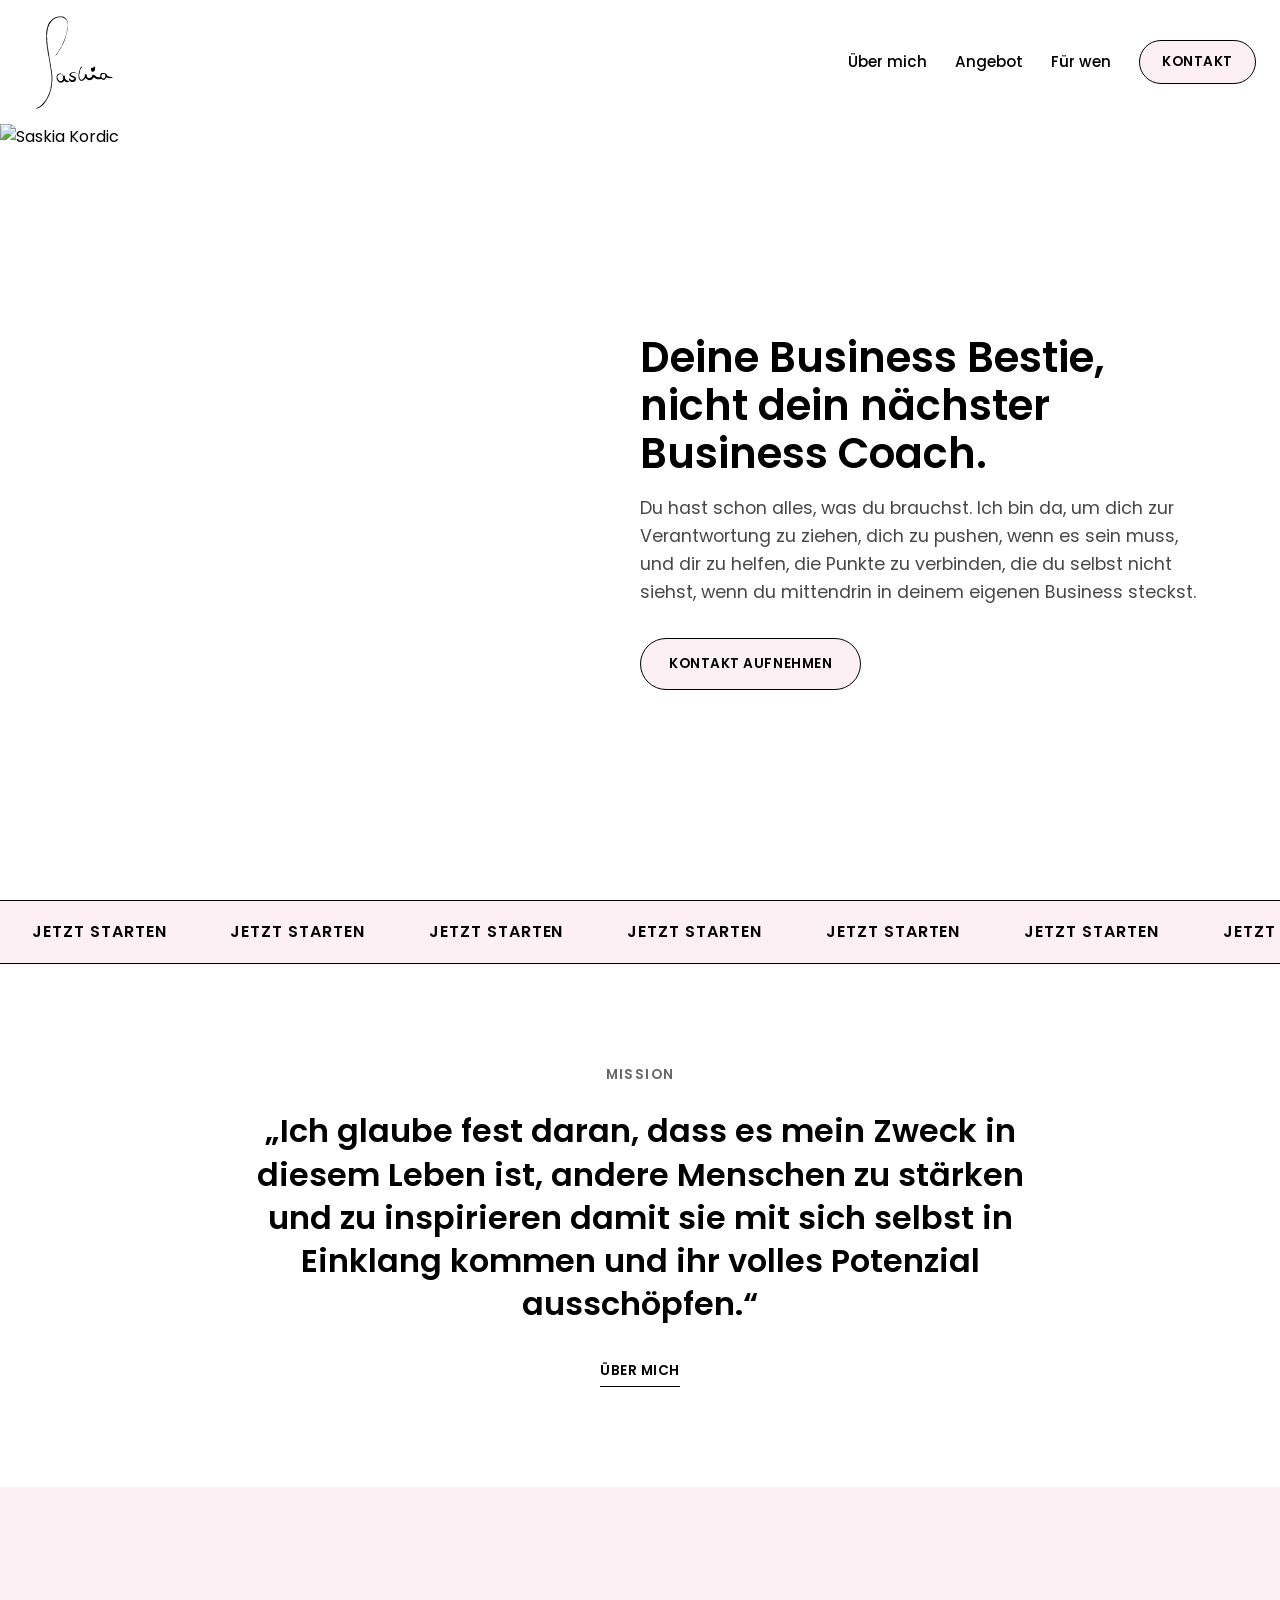
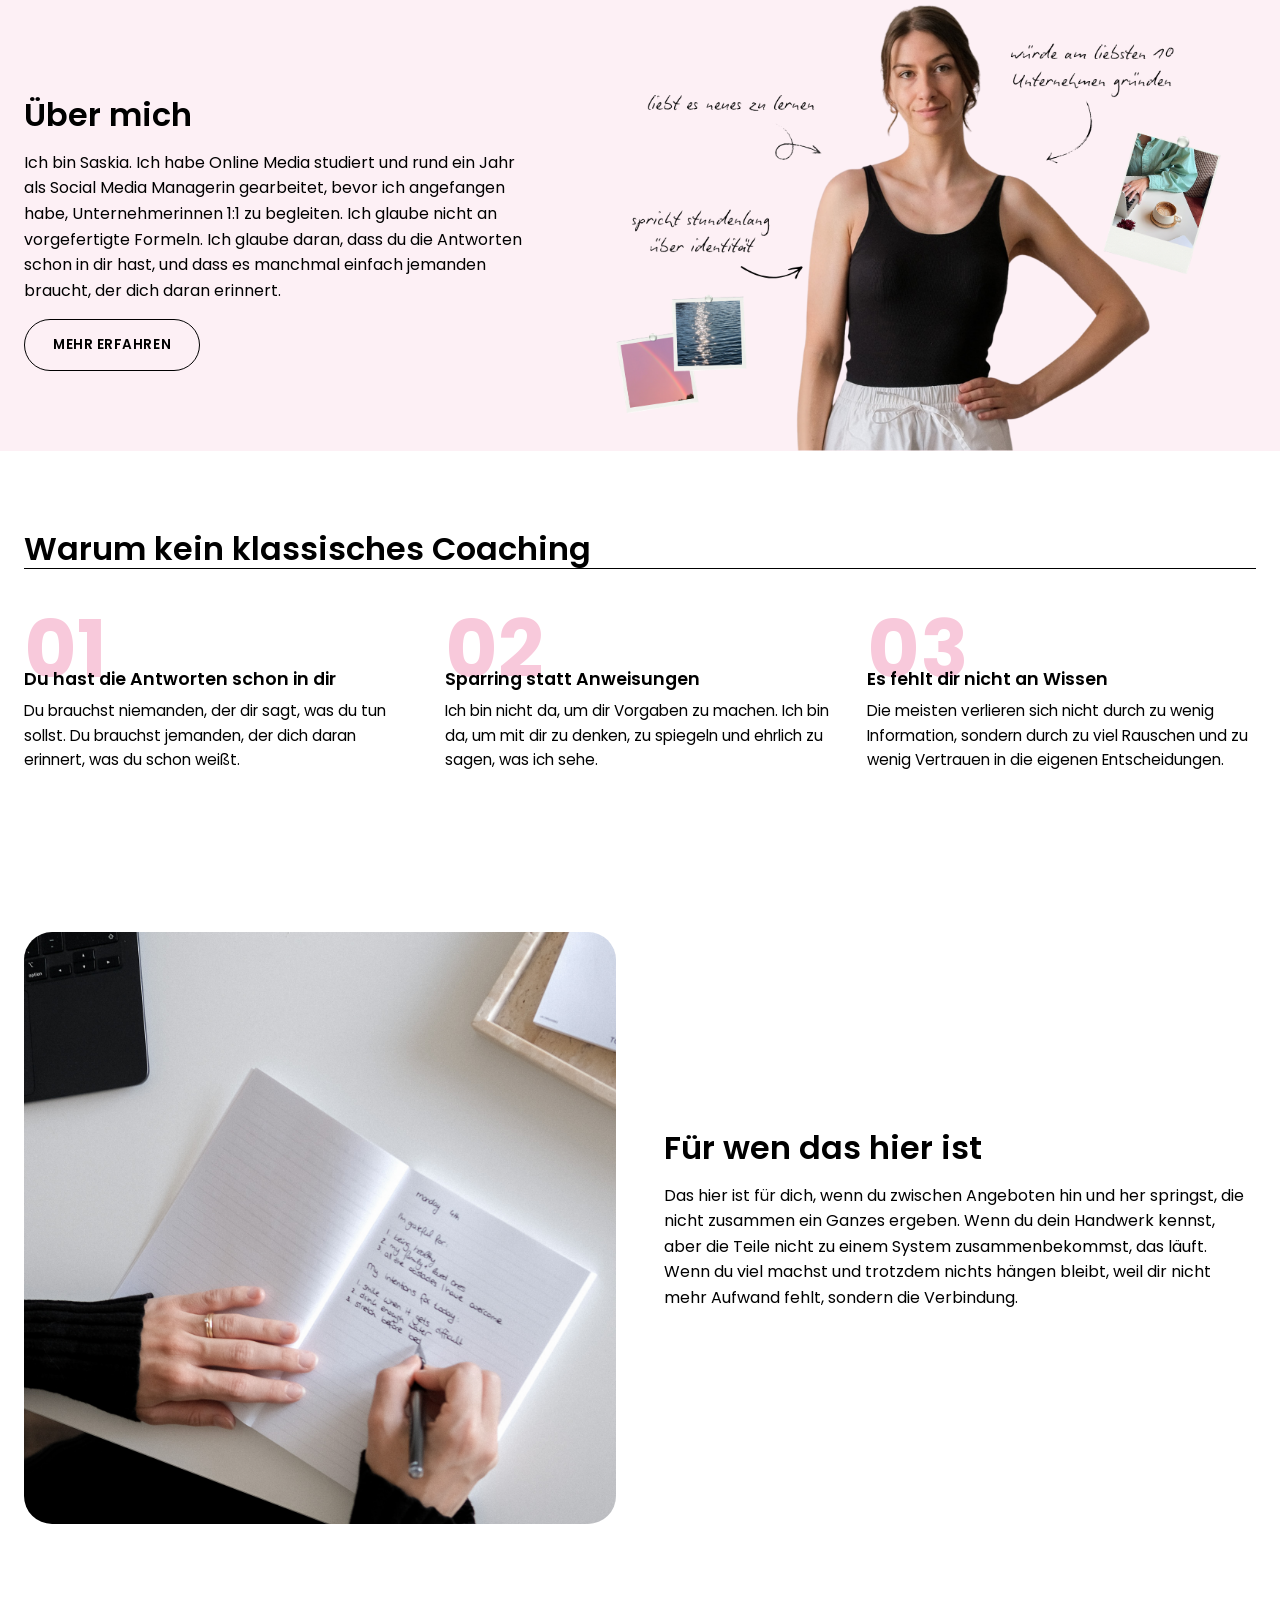
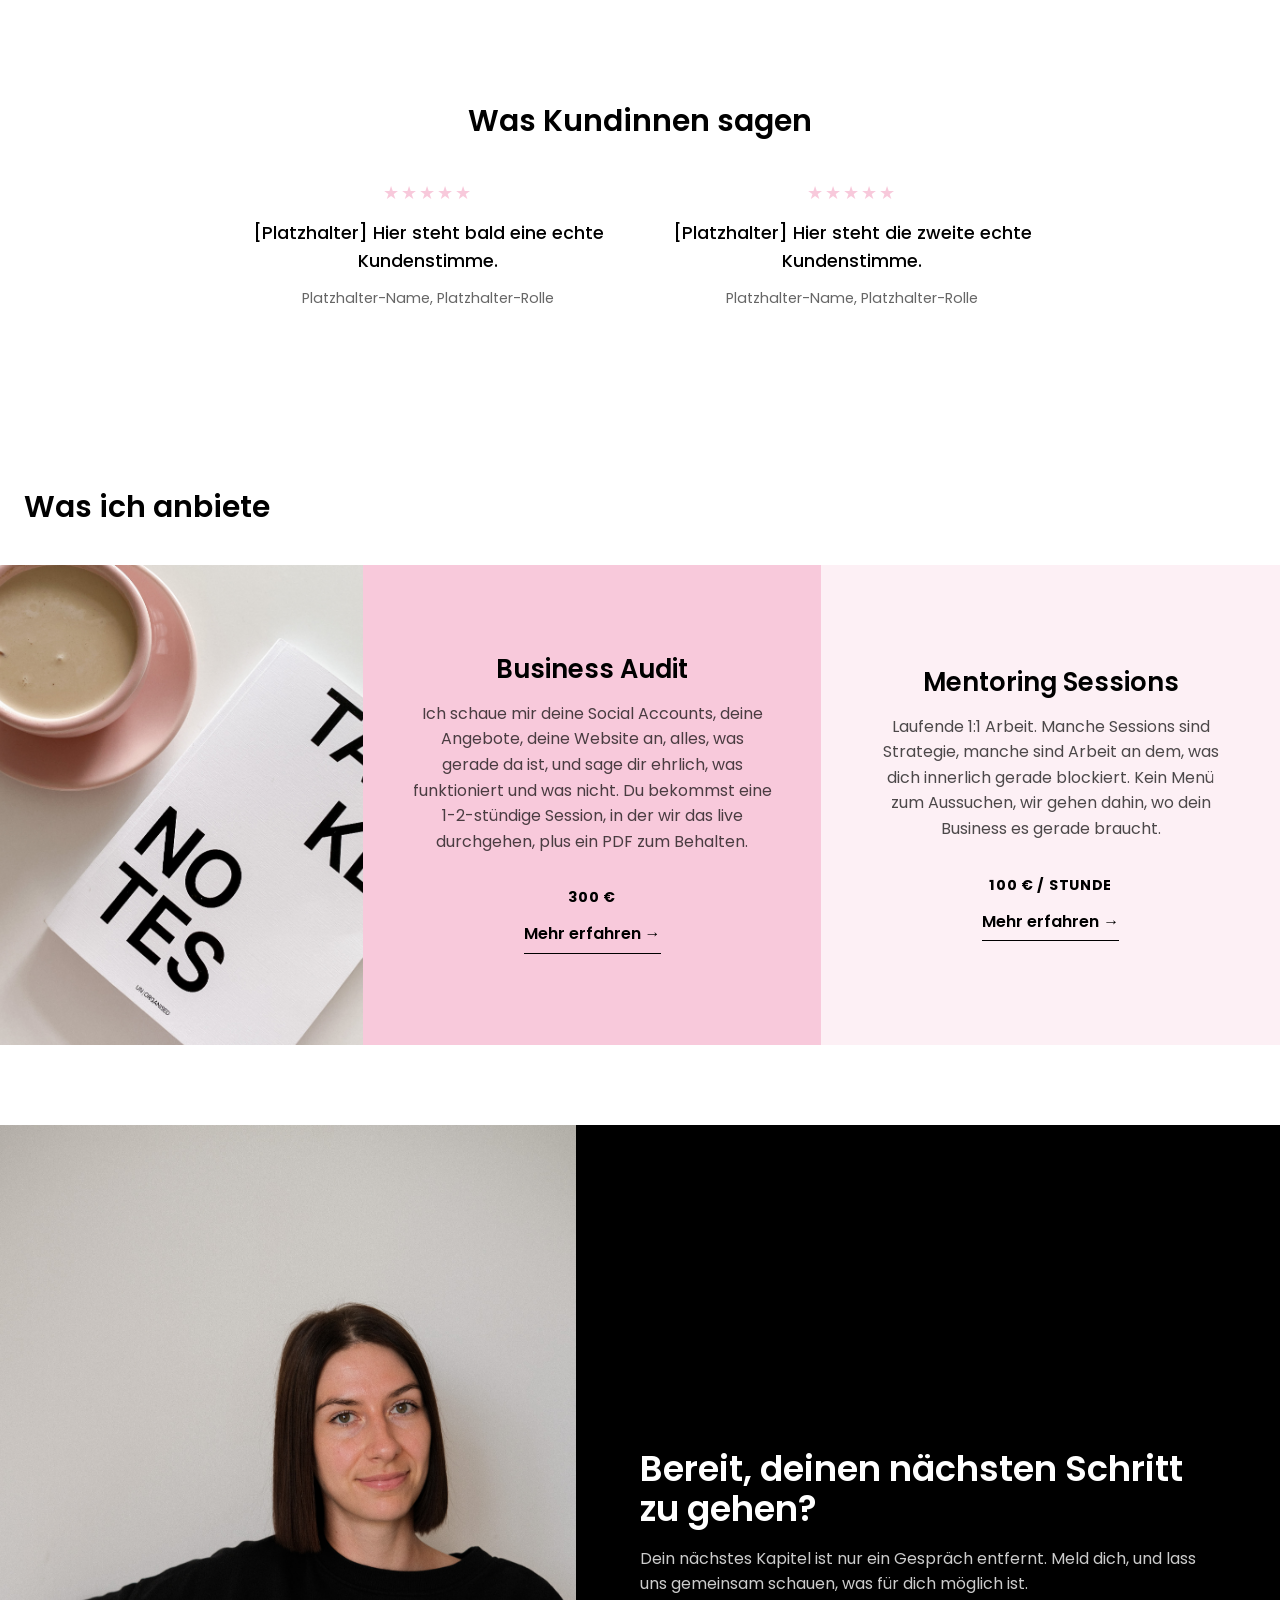
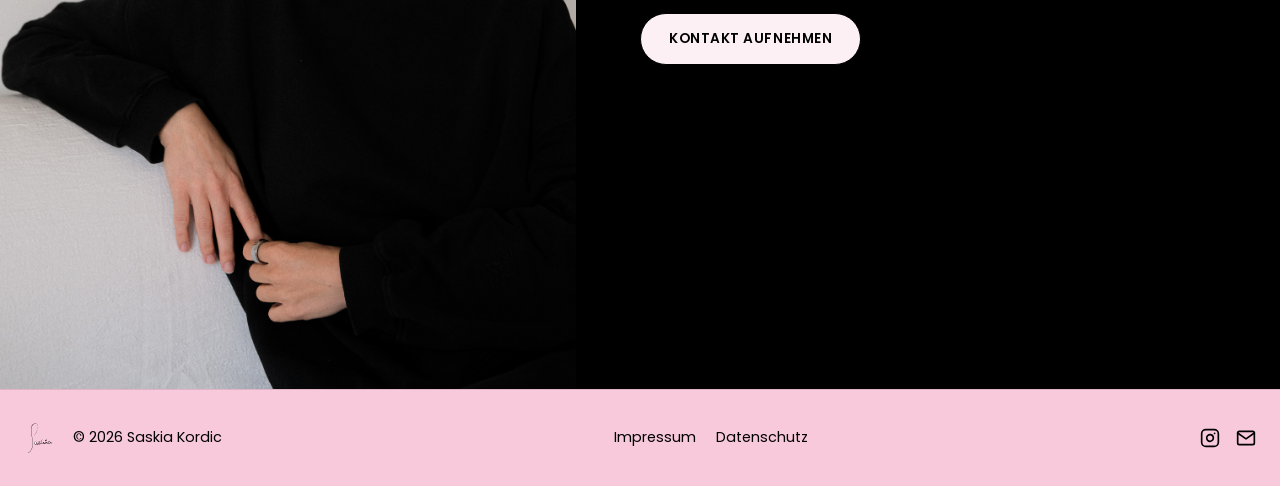
==== index.html @ 1fdabd11 "updates" ====
<!DOCTYPE html>
<html lang="de">
<head>
  <meta charset="UTF-8">
  <meta name="viewport" content="width=device-width, initial-scale=1.0">
  <title>Saskia Kordic, Business Bestie</title>
  <meta name="description" content="Business Audit und Mentoring Sessions mit Saskia Kordic, deiner Business Bestie. Kein klassisches Coaching, sondern Sparring auf Augenhöhe.">
  <link rel="icon" href="assets/images/logo.svg">
  <link rel="preconnect" href="https://fonts.googleapis.com">
  <link rel="preconnect" href="https://fonts.gstatic.com" crossorigin>
  <link href="https://fonts.googleapis.com/css2?family=Poppins:wght@400;500;600;700&display=swap" rel="stylesheet">
  <link rel="stylesheet" href="styles/style.css">
</head>
<body>

  <header class="site-header">
    <div class="wrap header-inner">
      <a href="index.html#top" class="logo-link">
        <img src="assets/images/logo.svg" alt="Saskia Kordic" class="logo-img">
      </a>
      <div class="header-right">
        <nav class="site-nav">
          <a href="index.html#about">Über mich</a>
          <a href="index.html#offer">Angebot</a>
          <a href="index.html#target-audience">Für wen</a>
        </nav>
        <a href="index.html#contact" class="btn btn-nav">Kontakt</a>
      </div>
    </div>
  </header>

  <main>

    <section id="top" class="hero">
      <div class="hero-photo">
        <img src="assets/images/me3.JPG" alt="Saskia Kordic">
      </div>
      <div class="hero-content">
        <h1>Deine Business Bestie, nicht dein nächster Business Coach.</h1>
        <p class="hero-sub">Du hast schon alles, was du brauchst. Ich bin da, um dich zur Verantwortung zu ziehen, dich zu pushen, wenn es sein muss, und dir zu helfen, die Punkte zu verbinden, die du selbst nicht siehst, wenn du mittendrin in deinem eigenen Business steckst.</p>
        <a href="#contact" class="btn">Kontakt aufnehmen</a>
      </div>
    </section>

    <div class="marquee">
      <div class="marquee-track">
        <span>Jetzt starten</span>
        <span>Jetzt starten</span>
        <span>Jetzt starten</span>
        <span>Jetzt starten</span>
        <span>Jetzt starten</span>
        <span>Jetzt starten</span>
        <span>Jetzt starten</span>
        <span>Jetzt starten</span>
        <span>Jetzt starten</span>
        <span>Jetzt starten</span>
        <span>Jetzt starten</span>
        <span>Jetzt starten</span>
      </div>
    </div>

 

    <section id="mission" class="mission-section">
      <div class="wrap">
        <span class="mission-label">Mission</span>
        <!-- Quote is Saskia's own recurring thesis, from voice-and-standards.md, not new copy. -->
        <blockquote class="mission-quote">„Ich glaube fest daran, dass es mein Zweck in diesem Leben ist, andere Menschen zu stärken und zu inspirieren damit sie mit sich selbst in Einklang  kommen und ihr volles Potenzial ausschöpfen.“</blockquote>
        <a href="#about" class="mission-link">Über mich</a>
      </div>
    </section>

     <section id="about" class="section section-lavender">
      <div class="wrap split-section">
        <div class="split-text">
          <h2>Über mich</h2>
          <!-- Drafted bio, not pulled verbatim from the brain files. Confirm wording with Saskia. -->
          <p>Ich bin Saskia. Ich habe Online Media studiert und rund ein Jahr als Social Media Managerin gearbeitet, bevor ich angefangen habe, Unternehmerinnen 1:1 zu begleiten. Ich glaube nicht an vorgefertigte Formeln. Ich glaube daran, dass du die Antworten schon in dir hast, und dass es manchmal einfach jemanden braucht, der dich daran erinnert.</p>
          <a href="#offer" class="btn btn-outline">Mehr erfahren</a>
        </div>
        <div class="split-image">
          <img src="assets/images/website.png" alt="Saskia Kordic mit Notizen: liebt es Neues zu lernen, würde am liebsten 10 Unternehmen gründen, spricht stundenlang über Identität" class="collage-image">
        </div>
      </div>
    </section>
   <section class="section section-band">
      <div class="wrap">
        <h2 class="border">Warum kein klassisches Coaching</h2>
        <!-- The three reasons below are the existing positioning paragraph split into columns, not new claims. -->
        <div class="reasons-grid">
          <div class="reason">
            <span class="reason-number">01</span>
            <h3>Du hast die Antworten schon in dir</h3>
            <p>Du brauchst niemanden, der dir sagt, was du tun sollst. Du brauchst jemanden, der dich daran erinnert, was du schon weißt.</p>
          </div>
          <div class="reason">
            <span class="reason-number">02</span>
            <h3>Sparring statt Anweisungen</h3>
            <p>Ich bin nicht da, um dir Vorgaben zu machen. Ich bin da, um mit dir zu denken, zu spiegeln und ehrlich zu sagen, was ich sehe.</p>
          </div>
          <div class="reason">
            <span class="reason-number">03</span>
            <h3>Es fehlt dir nicht an Wissen</h3>
            <p>Die meisten verlieren sich nicht durch zu wenig Information, sondern durch zu viel Rauschen und zu wenig Vertrauen in die eigenen Entscheidungen.</p>
          </div>
        </div>
      </div>
    </section>

         <section id="target-audience" class="section">
      <div class="wrap split-section">
        <div class="split-image">
          <img src="assets/images/stock2.jpg" alt="Journaling und Reflexion am Schreibtisch">
        </div>
        <div class="split-text">
          <h2>Für wen das hier ist</h2>
          <p>Das hier ist für dich, wenn du zwischen Angeboten hin und her springst, die nicht zusammen ein Ganzes ergeben. Wenn du dein Handwerk kennst, aber die Teile nicht zu einem System zusammenbekommst, das läuft. Wenn du viel machst und trotzdem nichts hängen bleibt, weil dir nicht mehr Aufwand fehlt, sondern die Verbindung.</p>
        </div>
      </div>
    </section>

    <section id="testimonials" class="testimonial-section">
      <div class="wrap">
        <h2>Was Kundinnen sagen</h2>
        <!-- PLACEHOLDER testimonials. Replace both quotes and names with real client testimonials before launch. -->
        <div class="testimonial-columns">
          <blockquote class="testimonial-item">
            <div class="stars" aria-hidden="true">★★★★★</div>
            <p>[Platzhalter] Hier steht bald eine echte Kundenstimme.</p>
            <footer>Platzhalter-Name, Platzhalter-Rolle</footer>
          </blockquote>
          <blockquote class="testimonial-item">
            <div class="stars" aria-hidden="true">★★★★★</div>
            <p>[Platzhalter] Hier steht die zweite echte Kundenstimme.</p>
            <footer>Platzhalter-Name, Platzhalter-Rolle</footer>
          </blockquote>
        </div>
      </div>
    </section>

    <section id="offer" class="offer-section">
      <div class="wrap">
        <h2 class="border">Was ich anbiete</h2>
      </div>
      <div class="offer-panels">
        <div class="offer-photo">
          <img src="assets/images/stock1.jpg" alt="Notizbuch und Kaffee">
        </div>
        <article class="offer-panel offer-panel-a">
          <div>
            <h3>Business Audit</h3>
            <p>Ich schaue mir deine Social Accounts, deine Angebote, deine Website an, alles, was gerade da ist, und sage dir ehrlich, was funktioniert und was nicht. Du bekommst eine 1-2-stündige Session, in der wir das live durchgehen, plus ein PDF zum Behalten.</p>
          </div>
          <div>
            <span class="offer-price">300 €</span>
            <a href="#contact" class="offer-link">Mehr erfahren &rarr;</a>
          </div>
        </article>
        <article class="offer-panel offer-panel-b">
          <div>
            <h3>Mentoring Sessions</h3>
            <p>Laufende 1:1 Arbeit. Manche Sessions sind Strategie, manche sind Arbeit an dem, was dich innerlich gerade blockiert. Kein Menü zum Aussuchen, wir gehen dahin, wo dein Business es gerade braucht.</p>
          </div>
          <div>
            <span class="offer-price">100 € / Stunde</span>
            <a href="#contact" class="offer-link">Mehr erfahren &rarr;</a>
          </div>
        </article>
      </div>
    </section>

    

    <section id="cta" class="cta-section">
      <div class="cta-photo">
        <img src="assets/images/me.jpg" alt="Saskia Kordic">
      </div>
      <div class="cta-panel">
        <!-- Drafted copy, not pulled verbatim from the brain files. Confirm wording with Saskia. -->
        <h2>Bereit, deinen nächsten Schritt zu gehen?</h2>
        <p>Dein nächstes Kapitel ist nur ein Gespräch entfernt. Meld dich, und lass uns gemeinsam schauen, was für dich möglich ist.</p>
        <a href="#contact" class="btn">Kontakt aufnehmen</a>
      </div>
    </section>

<!--     <section id="contact" class="contact-section">
      <div class="wrap contact-grid">
        <div class="contact-text">
          <h2>Wie du startest</h2>
          <p>Nicht sicher, wo du anfangen sollst? Buch das Audit, das ist der klarste erste Schritt. Weißt du schon, dass du laufende Unterstützung willst? Meld dich direkt wegen der Mentoring Sessions.</p>
        </div>

     
        <form class="contact-form-v2" id="contact-form">
          <label for="name">Name <span class="required-tag">(erforderlich)</span></label>
          <input type="text" id="name" name="name" required>

          <label for="email">E-Mail <span class="required-tag">(erforderlich)</span></label>
          <input type="email" id="email" name="email" required>

          <label for="interest">Interesse</label>
          <select id="interest" name="interest">
            <option value="audit">Business Audit</option>
            <option value="mentoring">Mentoring Sessions</option>
            <option value="unsure">Noch nicht sicher</option>
          </select>

          <label for="message">Nachricht</label>
          <textarea id="message" name="message" rows="4" required></textarea>

          <button type="submit" class="btn">Nachricht senden</button>
          <p class="form-note" id="form-note">Dieses Formular ist noch nicht mit einer E-Mail-Adresse verbunden.</p>
        </form>
      </div>
    </section> -->

  </main>

  <footer class="site-footer">
    <div class="wrap footer-inner">
      <div class="footer-brand">
        <img src="assets/images/logo.svg" alt="Saskia Kordic" class="logo-img logo-img-small">
        <p>&copy; <span id="year"></span> Saskia Kordic</p>
      </div>

      <nav class="footer-legal">
        <a href="impressum.html">Impressum</a>
        <a href="datenschutz.html">Datenschutz</a>
      </nav>

      <!-- TODO: replace with Saskia's real Instagram URL and email address before launch. -->
      <div class="footer-social">
        <a href="https://instagram.com/" target="_blank" rel="noopener" aria-label="Instagram">
          <svg width="20" height="20" viewBox="0 0 24 24" fill="none" stroke="currentColor" stroke-width="2" stroke-linecap="round" stroke-linejoin="round"><rect x="2" y="2" width="20" height="20" rx="5"></rect><path d="M16 11.37A4 4 0 1 1 12.63 8 4 4 0 0 1 16 11.37z"></path><line x1="17.5" y1="6.5" x2="17.51" y2="6.5"></line></svg>
        </a>
        <a href="mailto:hallo@saskiakordic.de" aria-label="E-Mail">
          <svg width="20" height="20" viewBox="0 0 24 24" fill="none" stroke="currentColor" stroke-width="2" stroke-linecap="round" stroke-linejoin="round"><path d="M4 4h16c1.1 0 2 .9 2 2v12c0 1.1-.9 2-2 2H4c-1.1 0-2-.9-2-2V6c0-1.1.9-2 2-2z"></path><polyline points="22,6 12,13 2,6"></polyline></svg>
        </a>
      </div>
    </div>
  </footer>

  <script src="scripts/main.js"></script>

</body>
</html>
---- styles/style.css ----
:root {
  --porcelain: #f7f7f7;
  --blush: #FDF0F5;
  --rose: #F8C9DB;
  --black: #000000;
  --white: #FFFFFF;
  --dark: #240511;
--greige: #F3F2EE;
  --font-heading: 'Poppins', sans-serif;
  --font-body: 'Poppins', sans-serif;
}

* {
  box-sizing: border-box;
}

html {
  scroll-behavior: smooth;
}

body {
  margin: 0;
  font-family: var(--font-body);
  font-weight: 400;
  color: var(--black);
  background: var(--white);
  line-height: 1.6;
}

h1, h2, h3 {
  font-family: var(--font-heading);
  font-weight: 600;
  line-height: 1.15;
  margin: 0 0 1rem;
}
h2 {
  font-size: 30px;
}

p {
  margin: 0 0 1rem;
}

a {
  color: inherit;
}

.wrap {
  max-width: 1300px;
  margin: 0 auto;
  padding: 0 24px;
}

/* Header */

.site-header {
background-color: var(--white);
  position: sticky;
  top: 0;
  z-index: 10;
}

.header-inner {
  display: flex;
  align-items: center;
  justify-content: space-between;
  gap: 24px;
  padding-top: 12px;
  padding-bottom: 12px;
}

.header-right {
  display: flex;
  align-items: center;
  gap: 28px;
}

.logo-img {
  height: 100px;
  width: auto;
  display: block;
}

.logo-img-small {
  height: 32px;
}

.site-nav {
  display: flex;
  gap: 28px;
}

.site-nav a {
  text-decoration: none;
  font-weight: 500;
  font-size: 0.95rem;
}

.site-nav a:hover {
  text-decoration: underline;
}

/* Buttons */

.btn {
  display: inline-block;
  padding: 14px 28px;
  border-radius: 999px;
  font-weight: 600;
  text-decoration: none;
  border: 1px solid var(--black);
  cursor: pointer;
  font-family: var(--font-body);
  font-size: 0.85rem;
  text-transform: uppercase;
  letter-spacing: 0.04em;
  background: var(--blush);
  color: var(--black);
}

.btn:hover {
  opacity: 0.75;
}

.btn-nav {
  padding: 10px 22px;
  flex-shrink: 0;
}

.btn-outline {
  background: transparent;
  color: var(--black);
  border: 1px solid var(--black);
}

.btn-outline:hover {
  background: var(--black);
  color: var(--white);
  opacity: 1;
}

/* Hero */

.hero {
  display: flex;
  height: calc(100vh - 124px);
  min-height: 420px;
  max-height: 900px;
  overflow: hidden;
}

.hero-photo {
  flex: 1;
  min-height: 0;
}

.hero-photo img {
  width: 100%;
  height: 100%;
  object-fit: cover;
  display: block;
}

.hero-content {
  flex: 1;
  min-height: 0;
  overflow: hidden;
  display: flex;
  flex-direction: column;
  justify-content: center;
  padding: 64px;
}

.hero-content h1 {
  font-size: 2.6rem;
}

.hero-sub {
  font-size: 1.1rem;
  color: rgba(0, 0, 0, 0.72);
  margin-bottom: 32px;
}

.hero-content .btn {
  align-self: flex-start;
}

/* Marquee */

.marquee {
background-color: var(--blush);
  color: var(--black);
  border-top: 1px solid var(--black);
  border-bottom: 1px solid var(--black);
  overflow: hidden;
  padding: 18px 0;
}

.marquee-track {
  display: flex;
  width: max-content;
  animation: marquee 22s linear infinite;
}

.marquee-track span {
  padding: 0 32px;
  font-weight: 600;
  text-transform: uppercase;
  letter-spacing: 0.06em;
  font-size: 1rem;
  white-space: nowrap;
}

@keyframes marquee {
  from {
    transform: translateX(0);
  }
  to {
    transform: translateX(-50%);
  }
}

.split-image img {
  width: 100%;
  border-radius: 28px;
  object-fit: cover;
  display: block;
  aspect-ratio: 1 / 1;
}

.split-image img.collage-image {
  aspect-ratio: auto;
  width: 100%;
  height: auto;
  border-radius: 0;
  object-fit: contain;
}

/* Sections */

.section {
  padding: 80px 0;
  background: var(--white);
}

.section h2 {
  font-size: 2rem;
  text-align: left;
}

.section h2.border {
  border-bottom: 1px solid #000;
}

.section-intro {
  text-align: center;
  max-width: 600px;
  margin: 0 auto 40px;
  font-size: 1.05rem;
}

.section-light {
  background: var(--porcelain);
}

.section-lavender {
  background: var(--blush);
}

#about {
  padding-bottom: 0;
}

#about .split-section {
  align-items: flex-end;
}

#about .split-text {
  padding-bottom: 80px;
}

#about .split-image {
  flex: 1.3;
}

.split-section {
  display: flex;
  align-items: center;
  gap: 48px;
}

.split-text {
  flex: 1;
}

.split-text h2 {
  text-align: left;
}

.split-image {
  flex: 1;
  display: flex;
  justify-content: center;
}

.section-band {

  text-align: center;
  position: relative;
  overflow: hidden;
}

.section-band .wrap {
  position: relative;
}

.section-band h2 {
  margin-bottom: 20px;
}

.reasons-grid {
  display: grid;
  grid-template-columns: repeat(3, 1fr);
  gap: 32px;
  margin-top: 40px;
  text-align: left;
}

.reason {
  position: relative;
}

.reason-number {
  display: block;
  font-weight: 700;
  font-size: 5rem;
  line-height: 1;
  color: var(--rose);
  margin-bottom: -20px;
  position: relative;
  z-index: 0;
}

.reason h3 {
  position: relative;
  z-index: 1;
  font-size: 1.1rem;
  margin-bottom: 10px;
}

.reason p {
  font-size: 0.95rem;
  margin-bottom: 0;
}

.quote-mark {
  display: block;
  font-family: var(--font-heading);
  font-size: 6rem;
  line-height: 1;
  color: var(--black);
  opacity: 0.15;
  margin-bottom: -20px;
}

/* Mission */

.mission-section {
  padding: 100px 0;
  text-align: center;
}

.mission-label {
  display: block;
  font-size: 0.85rem;
  font-weight: 600;
  text-transform: uppercase;
  letter-spacing: 0.1em;
  color: rgba(0, 0, 0, 0.6);
  margin-bottom: 24px;
}

.mission-quote {
  font-size: 2rem;
  font-weight: 600;
  line-height: 1.35;
  max-width: 780px;
  margin: 0 auto 32px;
}

.mission-link {
  display: inline-block;
  font-weight: 600;
  font-size: 0.85rem;
  text-transform: uppercase;
  letter-spacing: 0.04em;
  text-decoration: none;
  border-bottom: 1px solid var(--black);
  padding-bottom: 4px;
}

/* Testimonials */

.testimonial-section {

  color: var(--black);
  padding: 100px 0;
  text-align: center;
}

.testimonial-columns {
  display: flex;
  gap: 48px;
  max-width: 800px;
  margin: 40px auto 0;
}

.testimonial-item {
  flex: 1;
  margin: 0;
}

.stars {
  color: var(--rose);
  font-size: 1.1rem;
  letter-spacing: 2px;
  margin-bottom: 12px;
}

.testimonial-item p {
  font-size: 1.1rem;
  font-weight: 500;
  margin-bottom: 12px;
}

.testimonial-item footer {
  font-style: normal;
  color: rgba(0, 0, 0, 0.6);
  font-size: 0.9rem;
}

/* Offer */

.offer-section {

  padding: 80px 0;
}

.offer-section h2 {
  margin-bottom: 40px;
}

.offer-panels {
  display: flex;
}

.offer-photo {
  flex: 1;
}

.offer-photo img {
  width: 100%;
  height: 100%;
  object-fit: cover;
  display: block;
}

.offer-panel {
  flex: 1;
  color: var(--black);
  padding: 56px 48px;
  min-height: 480px;
  display: flex;
  flex-direction: column;
  align-items: center;
  justify-content: center;
  gap: 32px;
  text-align: center;
}

.offer-panel-a {
  background: var(--rose);
}

.offer-panel-b {
  background: var(--blush);
}

.offer-price {
  display: block;
  font-weight: 700;
  font-size: 0.9rem;
  text-transform: uppercase;
  letter-spacing: 0.05em;
  margin-bottom: 12px;
}

.offer-panel h3 {
  font-size: 1.6rem;
}

.offer-panel p {
  color: rgba(0, 0, 0, 0.7);
  margin-bottom: 0;
}

.offer-link {
  display: inline-block;
  color: var(--black);
  text-decoration: none;
  font-weight: 600;
  padding-bottom: 6px;
  border-bottom: 1px solid var(--black);
}

/* CTA */

.cta-section {
  display: flex;
  min-height: 560px;
}

.cta-photo {
  flex: 1;
}

.cta-photo img {
  width: 100%;
  height: 100%;
  object-fit: cover;
  display: block;
}

.cta-panel {
  flex: 1;
  background: var(--black);
  color: var(--white);
  display: flex;
  flex-direction: column;
  justify-content: center;
  padding: 64px;
}

.cta-panel h2 {
  color: var(--white);
  text-align: left;
  font-size: 2.2rem;
}

.cta-panel p {
  color: rgba(255, 255, 255, 0.8);
}

.cta-panel .btn {
  align-self: flex-start;
}

/* Contact */

.contact-section {
background-color:  var(--porcelain);
  color: var(--black);
  padding: 100px 0;
}

.contact-grid {
  display: flex;
  align-items: flex-start;
  gap: 56px;
}

.contact-text {
  flex: 1;
}

.contact-text h2 {
  text-align: left;
}

.contact-text p {
  color: rgba(0, 0, 0, 0.7);
}

.contact-form-v2 {
  flex: 1;
  display: flex;
  flex-direction: column;
  text-align: left;
}

.contact-form-v2 label {
  font-weight: 600;
  font-size: 0.85rem;
  text-transform: uppercase;
  letter-spacing: 0.03em;
  margin-top: 16px;
  margin-bottom: 6px;
}

.required-tag {
  font-weight: 400;
  text-transform: none;
  opacity: 0.7;
  font-size: 0.8rem;
}

.contact-form-v2 input,
.contact-form-v2 select,
.contact-form-v2 textarea {
  font-family: var(--font-body);
  font-size: 1rem;
  padding: 12px 14px;
  border-radius: 10px;
  border: 1px solid rgba(0, 0, 0, 0.2);
  background: var(--white);
  color: var(--black);
}

.contact-form-v2 button {
  margin-top: 24px;
  align-self: flex-start;
}

.form-note {
  font-size: 0.85rem;
  color: rgba(0, 0, 0, 0.6);
  margin-top: 12px;
  margin-bottom: 0;
}

/* Footer */

.site-footer {
  background: var(--rose);
  color: var(--black);
  border-top: 1px solid rgba(0, 0, 0, 0.1);
  padding: 32px 0;
}

.footer-inner {
  display: flex;
  align-items: center;
  justify-content: space-between;
  flex-wrap: wrap;
  gap: 16px;
}

.footer-brand {
  display: flex;
  align-items: center;
  gap: 16px;
}

.footer-brand p {
  margin: 0;
  font-size: 0.9rem;
}

.footer-legal {
  display: flex;
  gap: 20px;
}

.footer-legal a {
  text-decoration: none;
  font-size: 0.9rem;
}

.footer-legal a:hover {
  text-decoration: underline;
}

.footer-social {
  display: flex;
  gap: 16px;
}

.footer-social a {
  display: flex;
  color: var(--black);
}

/* Legal pages */

.legal-page {
  padding-top: 60px;
}

.legal-content {
  max-width: 700px;
}

.legal-content h1 {
  font-size: 2.2rem;
  margin-bottom: 32px;
}

.legal-content h2 {
  font-size: 1.2rem;
  text-align: left;
  margin-top: 32px;
}

/* Responsive */

@media (max-width: 700px) {
  .hero {
    flex-direction: column;
    min-height: 0;
  }

  .hero-photo {
    min-height: 360px;
  }

  .hero-content {
    padding: 40px 24px;
  }

  .hero-content h1 {
    font-size: 2rem;
  }

  .header-inner {
    flex-wrap: wrap;
    row-gap: 10px;
  }

  .header-right {
    flex-wrap: wrap;
    justify-content: center;
    width: 100%;
  }

  .site-nav {
    order: 2;
    width: 100%;
    justify-content: center;
  }

  .section {
    padding: 56px 0;
  }

  .split-section {
    flex-direction: column;
    gap: 32px;
  }

  .split-text {
    order: 1;
  }

  .split-image {
    order: 2;
    max-width: 320px;
    margin: 0 auto;
  }

  .split-text h2 {
    text-align: center;
  }

  .quote-mark {
    font-size: 4rem;
  }

  .mission-section {
    padding: 64px 0;
  }

  .mission-quote {
    font-size: 1.4rem;
  }

  .reasons-grid {
    grid-template-columns: 1fr;
    gap: 28px;
  }

  .testimonial-columns {
    flex-direction: column;
    gap: 32px;
  }

  .offer-panels {
    flex-direction: column;
  }

  .offer-photo {
    min-height: 280px;
  }

  .offer-panel {
    min-height: 0;
    padding: 48px 24px;
  }

  .cta-section {
    flex-direction: column;
    min-height: 0;
  }

  .cta-photo {
    min-height: 280px;
  }

  .cta-panel {
    padding: 40px 24px;
    text-align: left;
  }

  .cta-panel h2 {
    font-size: 1.8rem;
  }

  .contact-grid {
    flex-direction: column;
    gap: 32px;
  }

  .site-nav {
    gap: 16px;
  }

  .site-nav a {
    font-size: 0.85rem;
  }
}
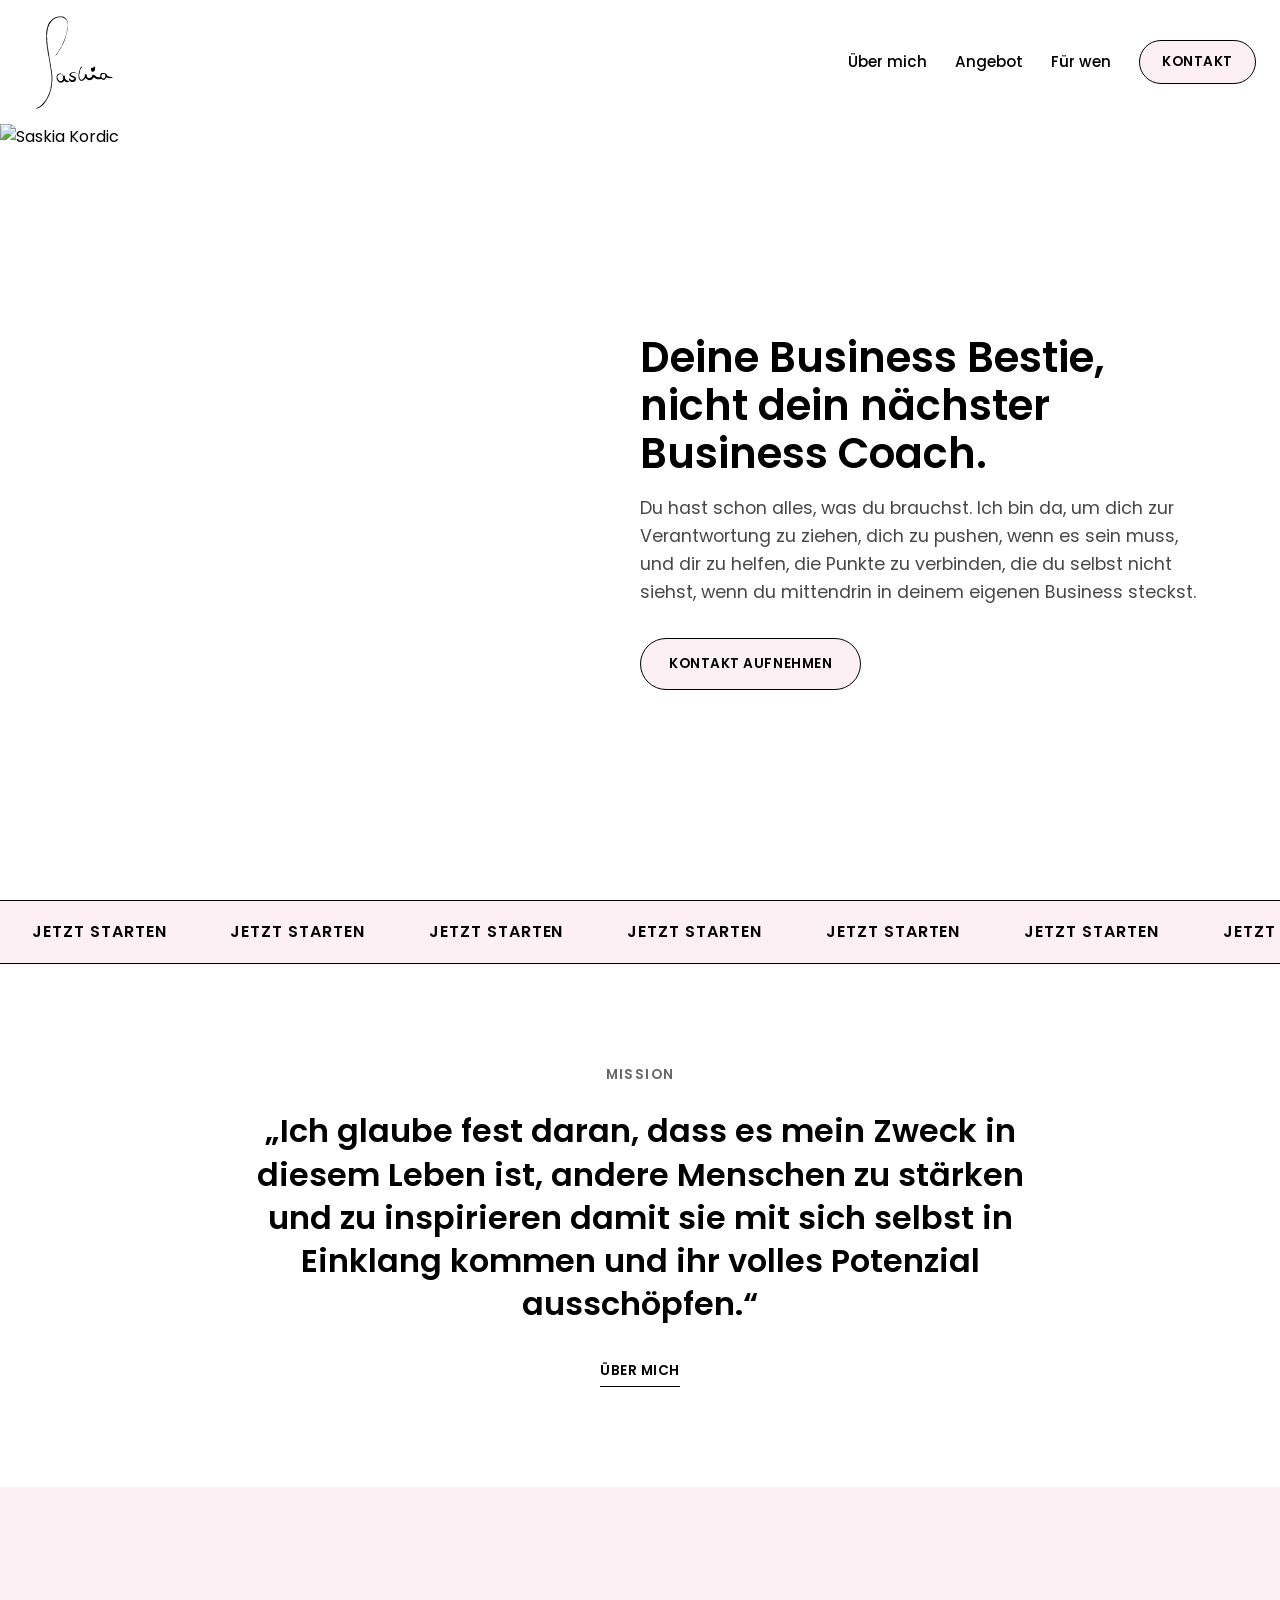
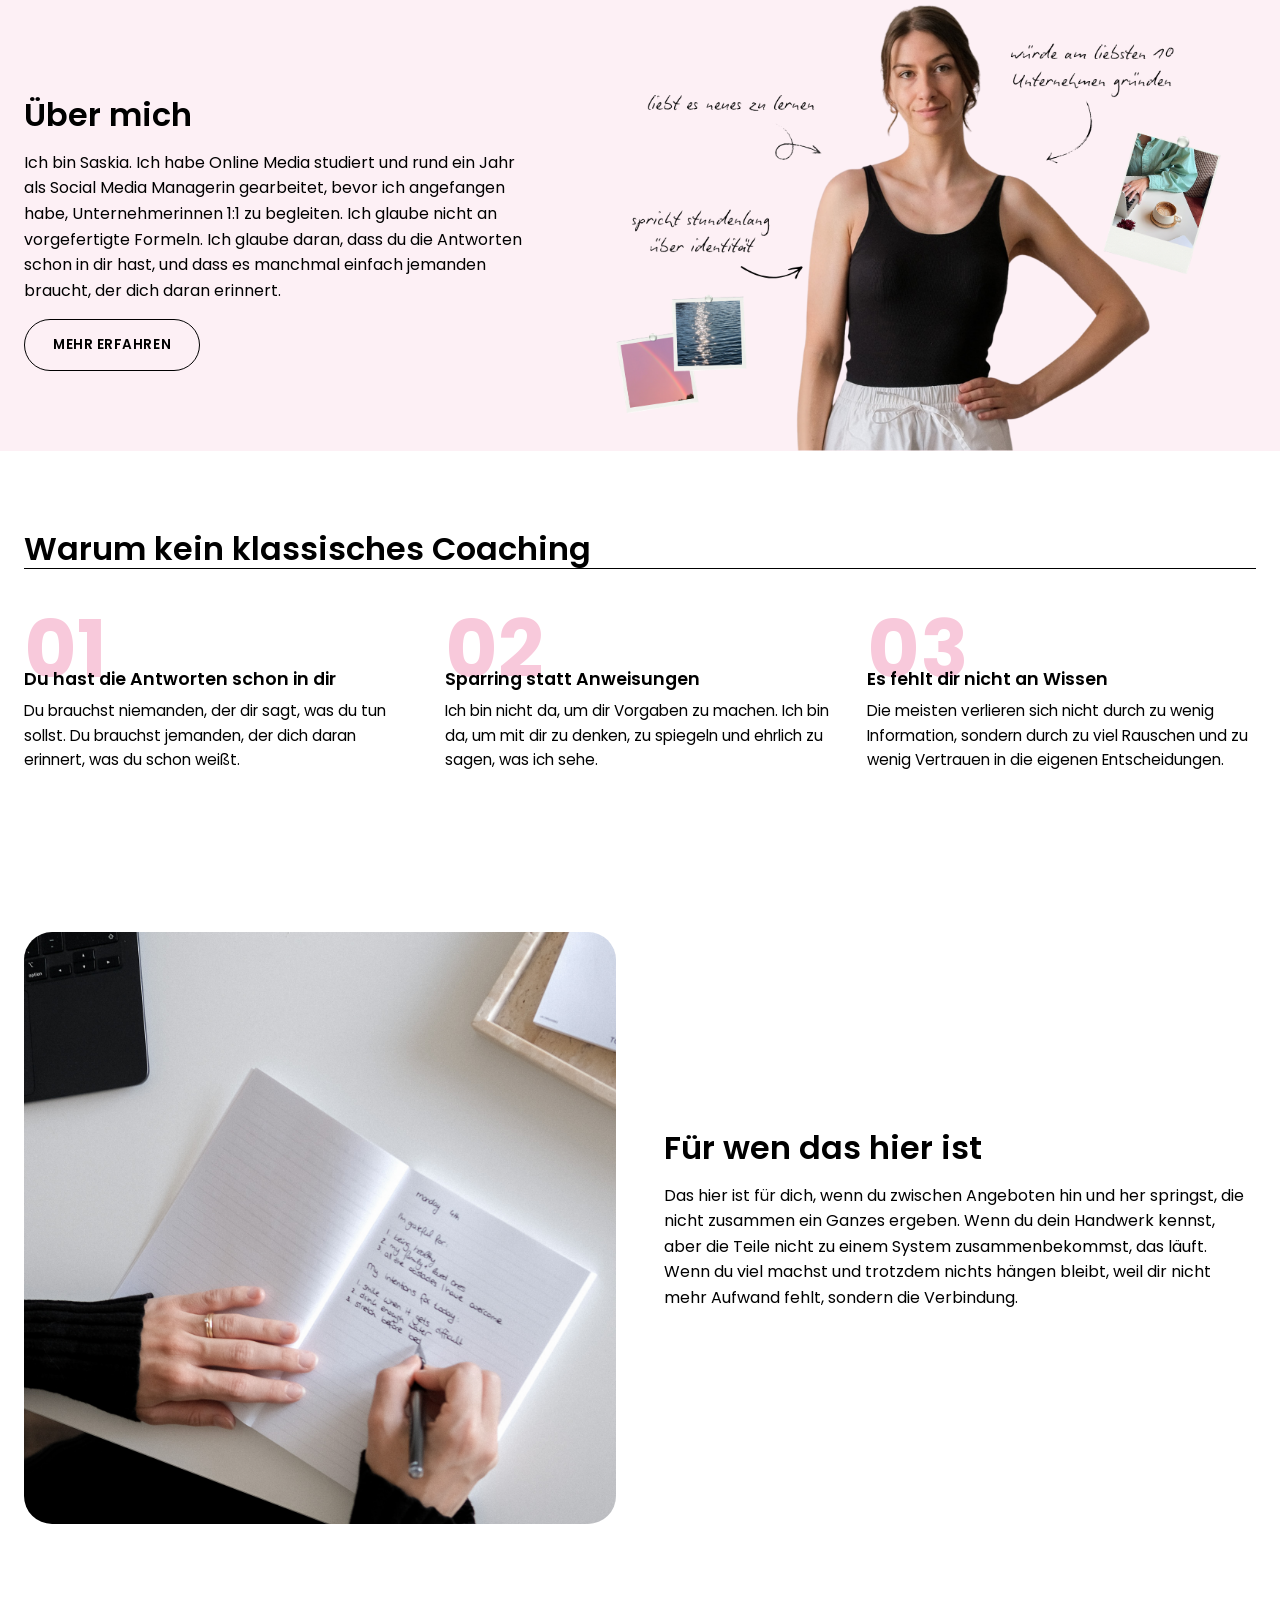
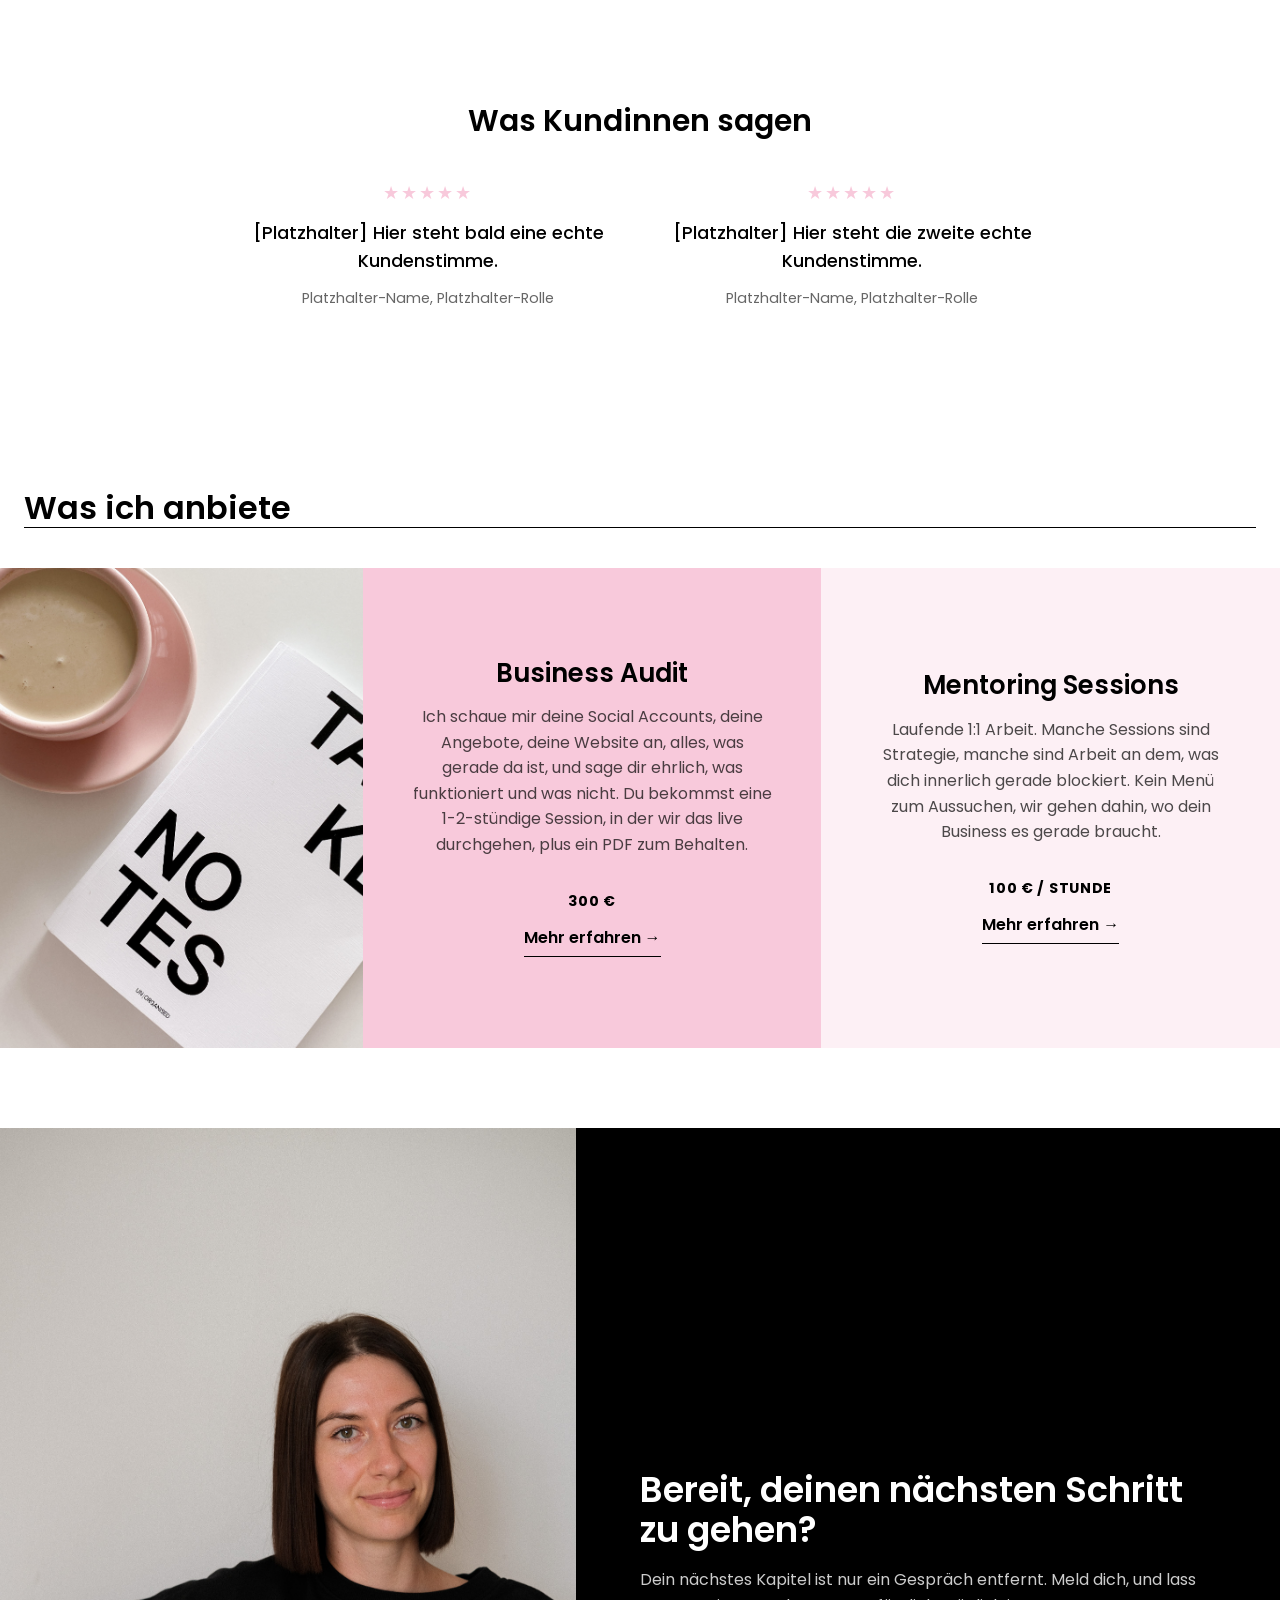
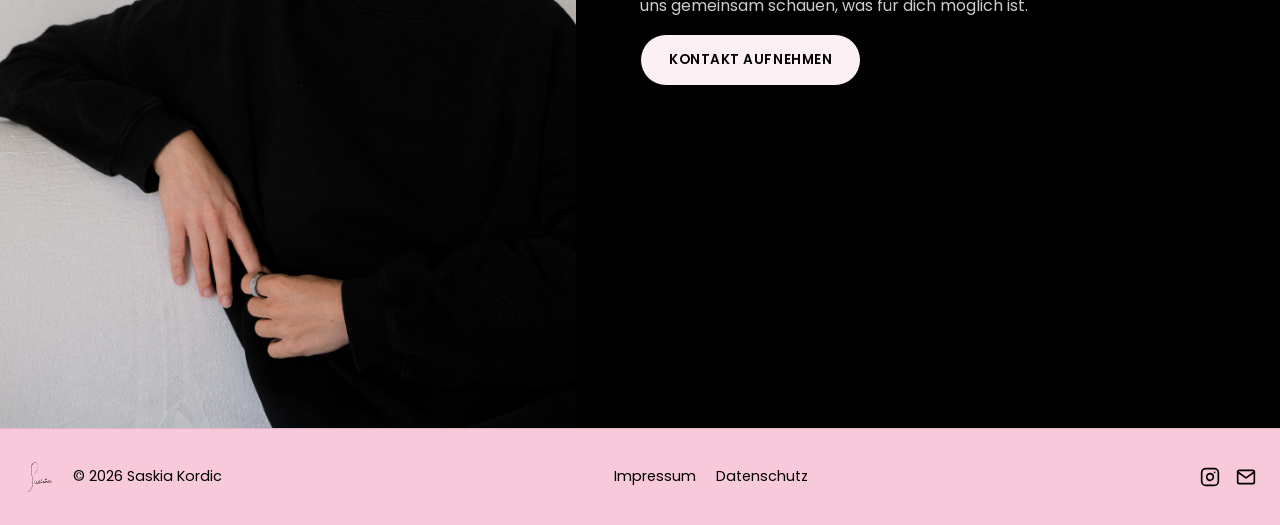
==== commit 58dd2dcf: "updates" ====
--- a/index.html
+++ b/index.html
@@ -138,7 +138,7 @@
       </div>
     </section>
 
-    <section id="offer" class="offer-section">
+    <section id="offer" class="section offer-section">
       <div class="wrap">
         <h2 class="border">Was ich anbiete</h2>
       </div>
--- a/styles/style.css
+++ b/styles/style.css
@@ -517,11 +517,15 @@
 
 .cta-section {
   display: flex;
-  min-height: 560px;
+  height: 100vh;
+  min-height: 420px;
+  max-height: 900px;
+  overflow: hidden;
 }
 
 .cta-photo {
   flex: 1;
+  min-height: 0;
 }
 
 .cta-photo img {
@@ -533,6 +537,8 @@
 
 .cta-panel {
   flex: 1;
+  min-height: 0;
+  overflow: hidden;
   background: var(--black);
   color: var(--white);
   display: flex;
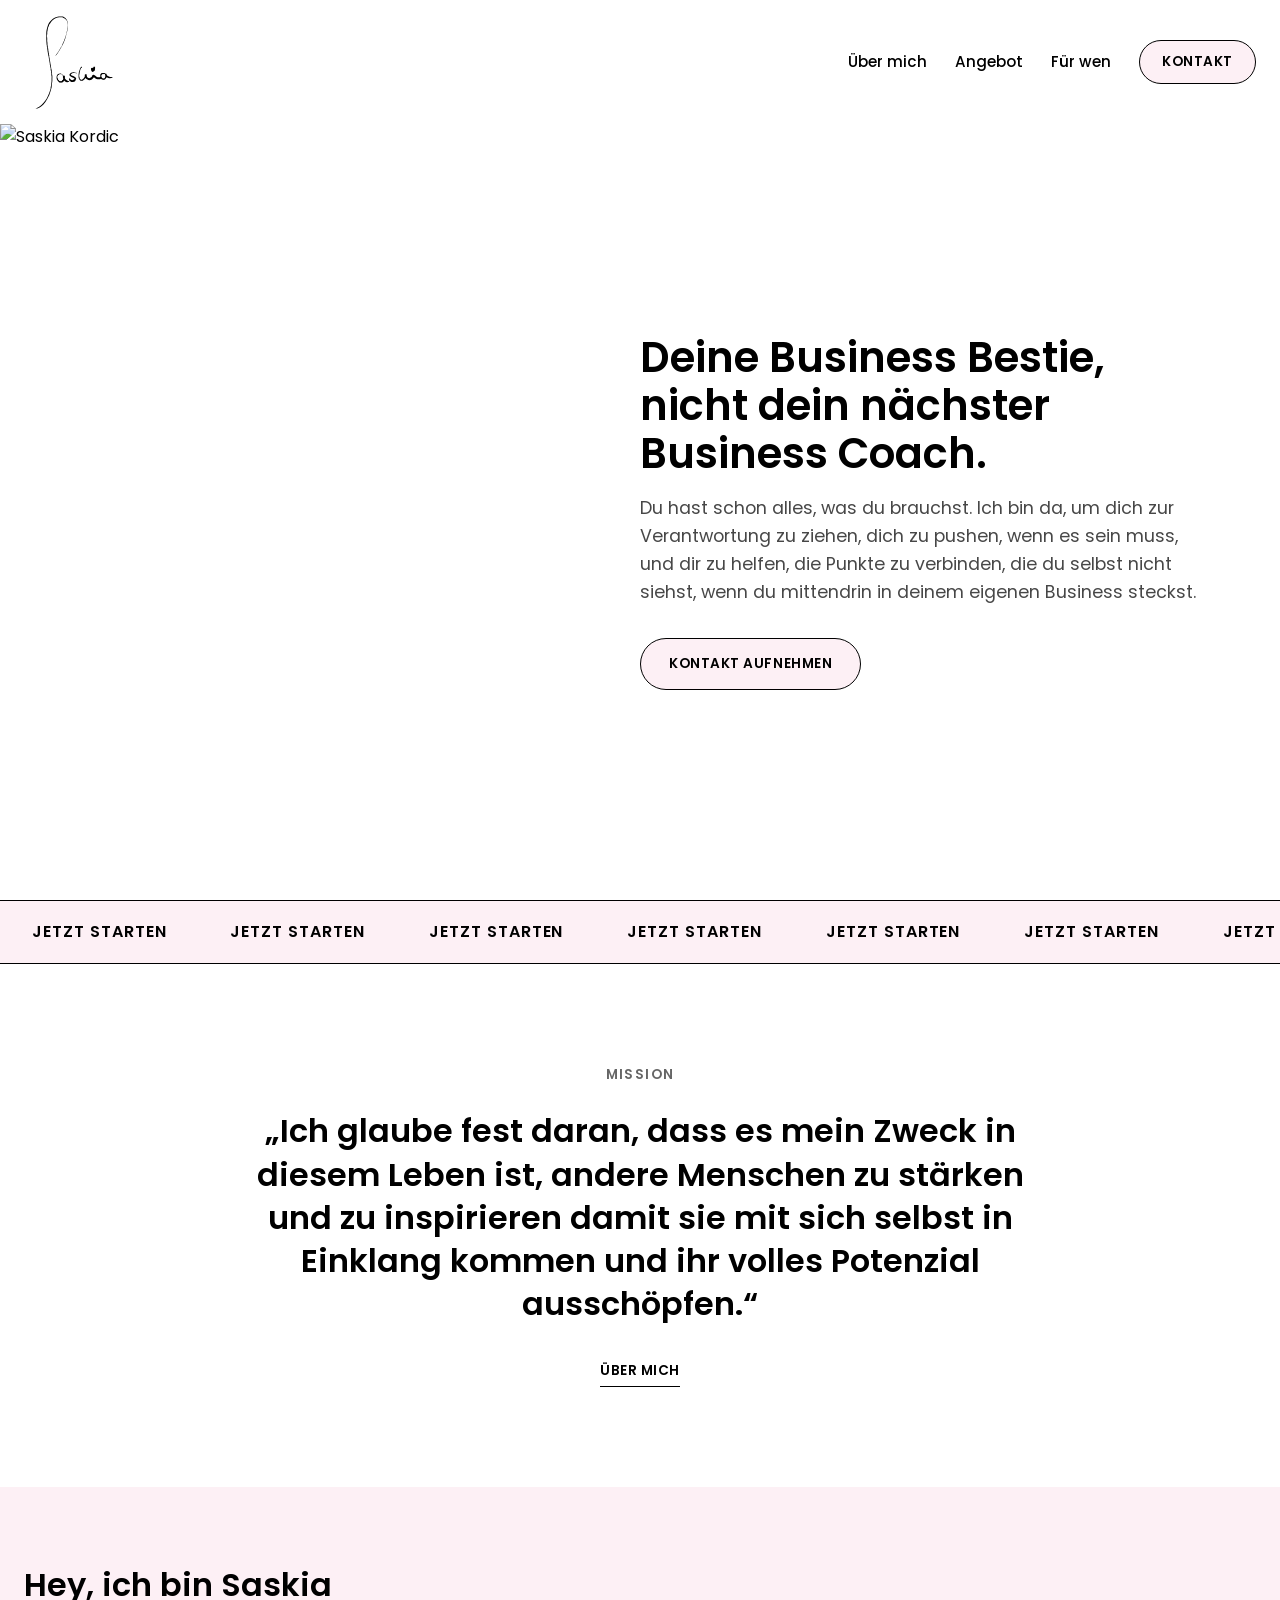
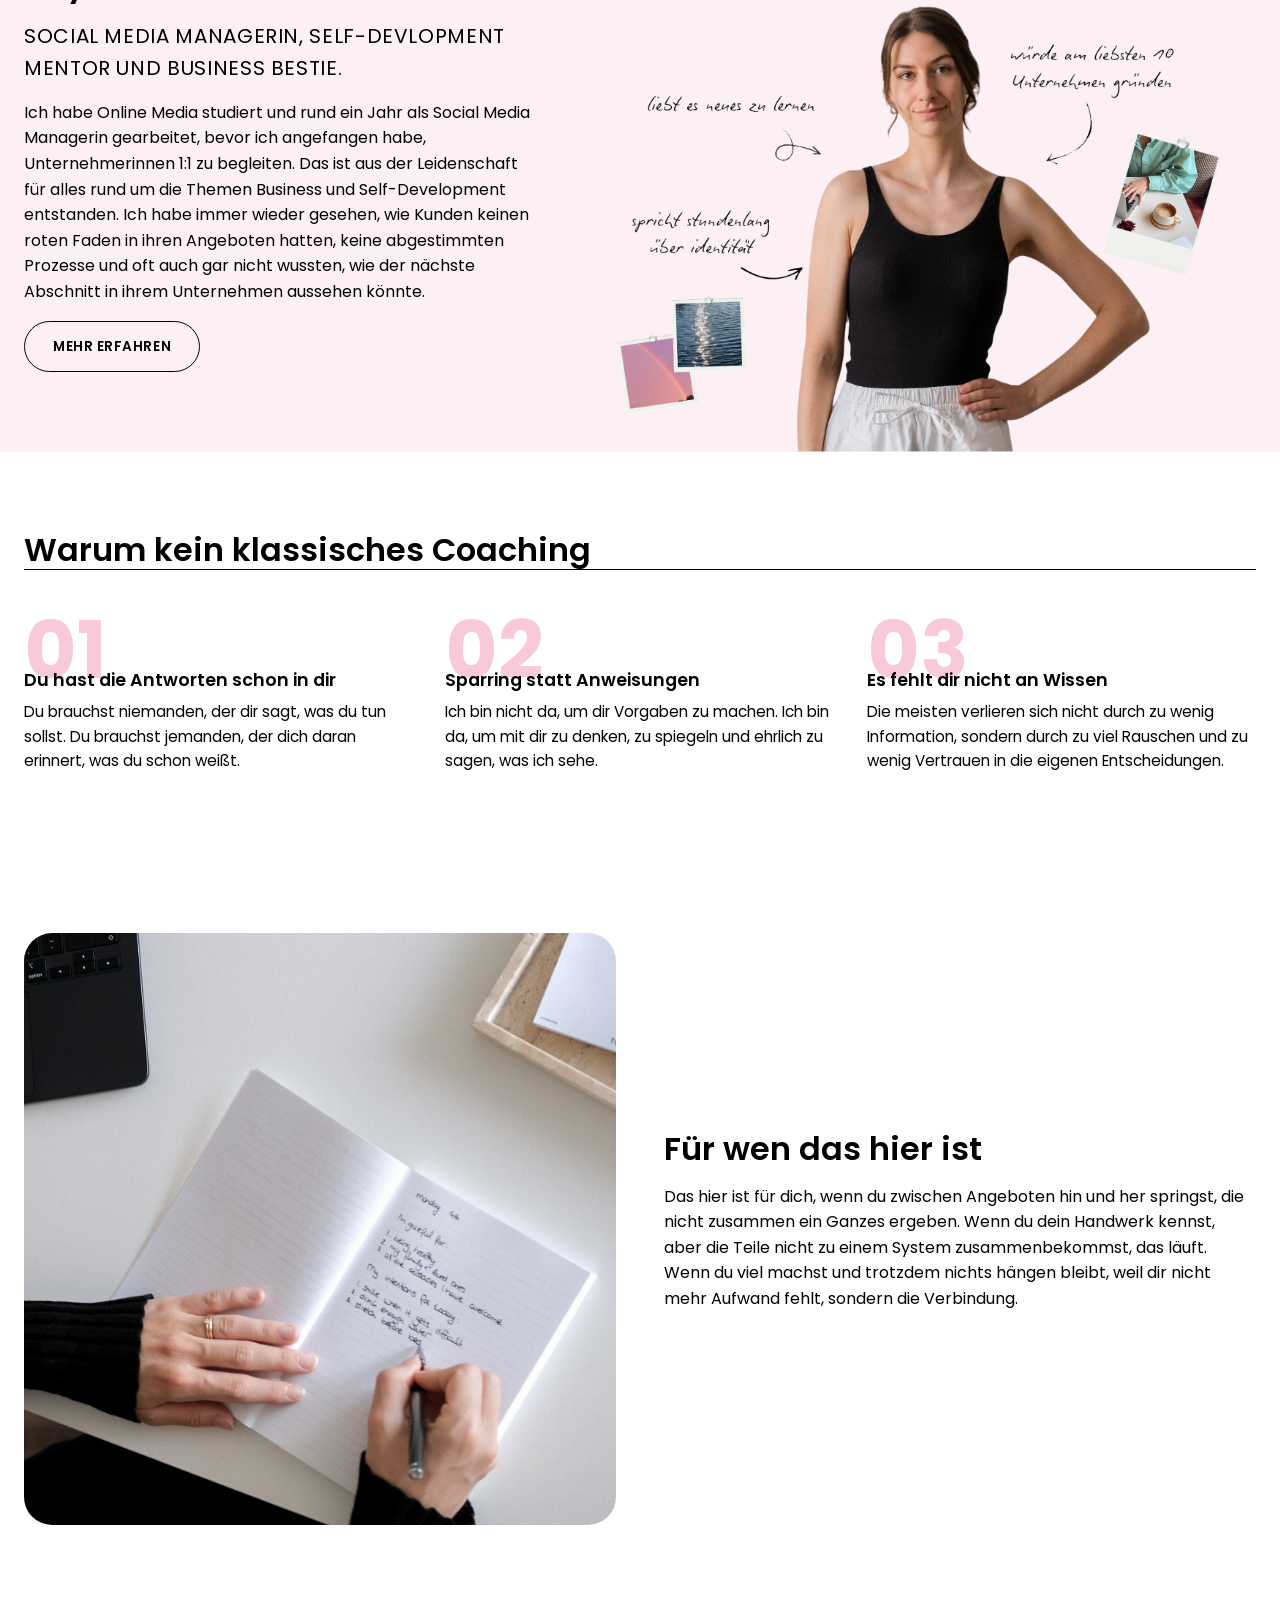
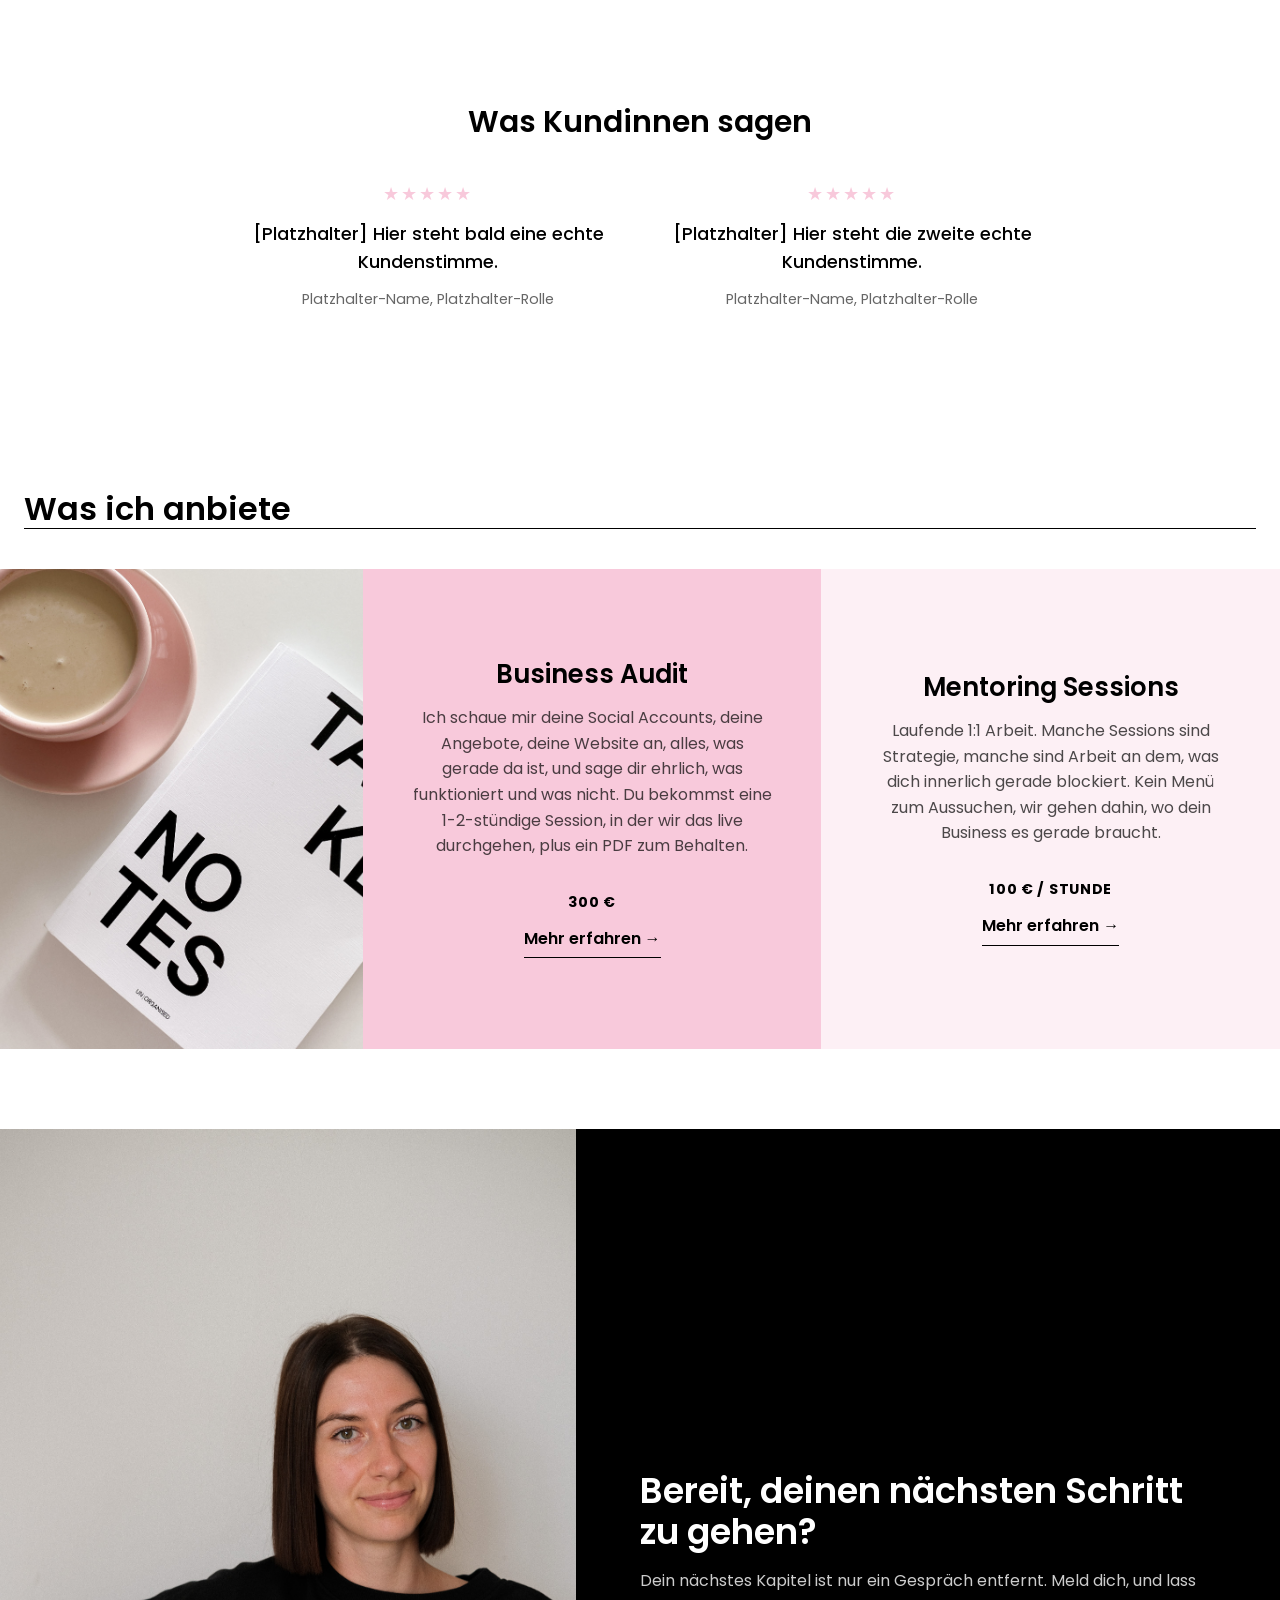
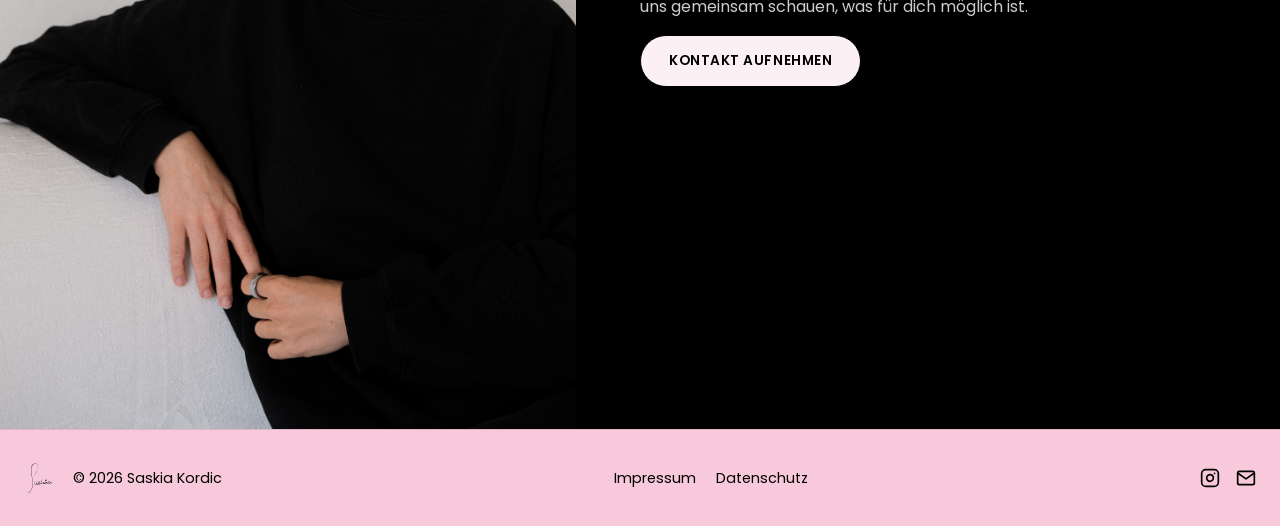
==== commit abc90010: "updates" ====
--- a/index.html
+++ b/index.html
@@ -1,189 +1,249 @@
-<!DOCTYPE html>
+<!doctype html>
 <html lang="de">
-<head>
-  <meta charset="UTF-8">
-  <meta name="viewport" content="width=device-width, initial-scale=1.0">
-  <title>Saskia Kordic, Business Bestie</title>
-  <meta name="description" content="Business Audit und Mentoring Sessions mit Saskia Kordic, deiner Business Bestie. Kein klassisches Coaching, sondern Sparring auf Augenhöhe.">
-  <link rel="icon" href="assets/images/logo.svg">
-  <link rel="preconnect" href="https://fonts.googleapis.com">
-  <link rel="preconnect" href="https://fonts.gstatic.com" crossorigin>
-  <link href="https://fonts.googleapis.com/css2?family=Poppins:wght@400;500;600;700&display=swap" rel="stylesheet">
-  <link rel="stylesheet" href="styles/style.css">
-</head>
-<body>
-
-  <header class="site-header">
-    <div class="wrap header-inner">
-      <a href="index.html#top" class="logo-link">
-        <img src="assets/images/logo.svg" alt="Saskia Kordic" class="logo-img">
-      </a>
-      <div class="header-right">
-        <nav class="site-nav">
-          <a href="index.html#about">Über mich</a>
-          <a href="index.html#offer">Angebot</a>
-          <a href="index.html#target-audience">Für wen</a>
-        </nav>
-        <a href="index.html#contact" class="btn btn-nav">Kontakt</a>
+  <head>
+    <meta charset="UTF-8" />
+    <meta name="viewport" content="width=device-width, initial-scale=1.0" />
+    <title>Saskia Kordic, Business Bestie</title>
+    <meta
+      name="description"
+      content="Business Audit und Mentoring Sessions mit Saskia Kordic, deiner Business Bestie. Kein klassisches Coaching, sondern Sparring auf Augenhöhe."
+    />
+    <link rel="icon" href="assets/images/logo.svg" />
+    <link rel="preconnect" href="https://fonts.googleapis.com" />
+    <link rel="preconnect" href="https://fonts.gstatic.com" crossorigin />
+    <link
+      href="https://fonts.googleapis.com/css2?family=Poppins:wght@400;500;600;700&display=swap"
+      rel="stylesheet"
+    />
+    <link rel="stylesheet" href="styles/style.css" />
+  </head>
+  <body>
+    <header class="site-header">
+      <div class="wrap header-inner">
+        <a href="index.html#top" class="logo-link">
+          <img
+            src="assets/images/logo.svg"
+            alt="Saskia Kordic"
+            class="logo-img"
+          />
+        </a>
+        <div class="header-right">
+          <nav class="site-nav">
+            <a href="index.html#about">Über mich</a>
+            <a href="index.html#offer">Angebot</a>
+            <a href="index.html#target-audience">Für wen</a>
+          </nav>
+          <a href="index.html#contact" class="btn btn-nav">Kontakt</a>
+        </div>
       </div>
-    </div>
-  </header>
-
-  <main>
-
-    <section id="top" class="hero">
-      <div class="hero-photo">
-        <img src="assets/images/me3.JPG" alt="Saskia Kordic">
+    </header>
+
+    <main>
+      <section id="top" class="hero">
+        <div class="hero-photo">
+          <img src="assets/images/me3.JPG" alt="Saskia Kordic" />
+        </div>
+        <div class="hero-content">
+          <h1>Deine Business Bestie, nicht dein nächster Business Coach.</h1>
+          <p class="hero-sub">
+            Du hast schon alles, was du brauchst. Ich bin da, um dich zur
+            Verantwortung zu ziehen, dich zu pushen, wenn es sein muss, und dir
+            zu helfen, die Punkte zu verbinden, die du selbst nicht siehst, wenn
+            du mittendrin in deinem eigenen Business steckst.
+          </p>
+          <a href="#contact" class="btn">Kontakt aufnehmen</a>
+        </div>
+      </section>
+
+      <div class="marquee">
+        <div class="marquee-track">
+          <span>Jetzt starten</span>
+          <span>Jetzt starten</span>
+          <span>Jetzt starten</span>
+          <span>Jetzt starten</span>
+          <span>Jetzt starten</span>
+          <span>Jetzt starten</span>
+          <span>Jetzt starten</span>
+          <span>Jetzt starten</span>
+          <span>Jetzt starten</span>
+          <span>Jetzt starten</span>
+          <span>Jetzt starten</span>
+          <span>Jetzt starten</span>
+        </div>
       </div>
-      <div class="hero-content">
-        <h1>Deine Business Bestie, nicht dein nächster Business Coach.</h1>
-        <p class="hero-sub">Du hast schon alles, was du brauchst. Ich bin da, um dich zur Verantwortung zu ziehen, dich zu pushen, wenn es sein muss, und dir zu helfen, die Punkte zu verbinden, die du selbst nicht siehst, wenn du mittendrin in deinem eigenen Business steckst.</p>
-        <a href="#contact" class="btn">Kontakt aufnehmen</a>
-      </div>
-    </section>
-
-    <div class="marquee">
-      <div class="marquee-track">
-        <span>Jetzt starten</span>
-        <span>Jetzt starten</span>
-        <span>Jetzt starten</span>
-        <span>Jetzt starten</span>
-        <span>Jetzt starten</span>
-        <span>Jetzt starten</span>
-        <span>Jetzt starten</span>
-        <span>Jetzt starten</span>
-        <span>Jetzt starten</span>
-        <span>Jetzt starten</span>
-        <span>Jetzt starten</span>
-        <span>Jetzt starten</span>
-      </div>
-    </div>
-
- 
-
-    <section id="mission" class="mission-section">
-      <div class="wrap">
-        <span class="mission-label">Mission</span>
-        <!-- Quote is Saskia's own recurring thesis, from voice-and-standards.md, not new copy. -->
-        <blockquote class="mission-quote">„Ich glaube fest daran, dass es mein Zweck in diesem Leben ist, andere Menschen zu stärken und zu inspirieren damit sie mit sich selbst in Einklang  kommen und ihr volles Potenzial ausschöpfen.“</blockquote>
-        <a href="#about" class="mission-link">Über mich</a>
-      </div>
-    </section>
-
-     <section id="about" class="section section-lavender">
-      <div class="wrap split-section">
-        <div class="split-text">
-          <h2>Über mich</h2>
-          <!-- Drafted bio, not pulled verbatim from the brain files. Confirm wording with Saskia. -->
-          <p>Ich bin Saskia. Ich habe Online Media studiert und rund ein Jahr als Social Media Managerin gearbeitet, bevor ich angefangen habe, Unternehmerinnen 1:1 zu begleiten. Ich glaube nicht an vorgefertigte Formeln. Ich glaube daran, dass du die Antworten schon in dir hast, und dass es manchmal einfach jemanden braucht, der dich daran erinnert.</p>
-          <a href="#offer" class="btn btn-outline">Mehr erfahren</a>
-        </div>
-        <div class="split-image">
-          <img src="assets/images/website.png" alt="Saskia Kordic mit Notizen: liebt es Neues zu lernen, würde am liebsten 10 Unternehmen gründen, spricht stundenlang über Identität" class="collage-image">
-        </div>
-      </div>
-    </section>
-   <section class="section section-band">
-      <div class="wrap">
-        <h2 class="border">Warum kein klassisches Coaching</h2>
-        <!-- The three reasons below are the existing positioning paragraph split into columns, not new claims. -->
-        <div class="reasons-grid">
-          <div class="reason">
-            <span class="reason-number">01</span>
-            <h3>Du hast die Antworten schon in dir</h3>
-            <p>Du brauchst niemanden, der dir sagt, was du tun sollst. Du brauchst jemanden, der dich daran erinnert, was du schon weißt.</p>
-          </div>
-          <div class="reason">
-            <span class="reason-number">02</span>
-            <h3>Sparring statt Anweisungen</h3>
-            <p>Ich bin nicht da, um dir Vorgaben zu machen. Ich bin da, um mit dir zu denken, zu spiegeln und ehrlich zu sagen, was ich sehe.</p>
-          </div>
-          <div class="reason">
-            <span class="reason-number">03</span>
-            <h3>Es fehlt dir nicht an Wissen</h3>
-            <p>Die meisten verlieren sich nicht durch zu wenig Information, sondern durch zu viel Rauschen und zu wenig Vertrauen in die eigenen Entscheidungen.</p>
-          </div>
-        </div>
-      </div>
-    </section>
-
-         <section id="target-audience" class="section">
-      <div class="wrap split-section">
-        <div class="split-image">
-          <img src="assets/images/stock2.jpg" alt="Journaling und Reflexion am Schreibtisch">
-        </div>
-        <div class="split-text">
-          <h2>Für wen das hier ist</h2>
-          <p>Das hier ist für dich, wenn du zwischen Angeboten hin und her springst, die nicht zusammen ein Ganzes ergeben. Wenn du dein Handwerk kennst, aber die Teile nicht zu einem System zusammenbekommst, das läuft. Wenn du viel machst und trotzdem nichts hängen bleibt, weil dir nicht mehr Aufwand fehlt, sondern die Verbindung.</p>
-        </div>
-      </div>
-    </section>
-
-    <section id="testimonials" class="testimonial-section">
-      <div class="wrap">
-        <h2>Was Kundinnen sagen</h2>
-        <!-- PLACEHOLDER testimonials. Replace both quotes and names with real client testimonials before launch. -->
-        <div class="testimonial-columns">
-          <blockquote class="testimonial-item">
-            <div class="stars" aria-hidden="true">★★★★★</div>
-            <p>[Platzhalter] Hier steht bald eine echte Kundenstimme.</p>
-            <footer>Platzhalter-Name, Platzhalter-Rolle</footer>
+
+      <section id="mission" class="mission-section">
+        <div class="wrap">
+          <span class="mission-label">Mission</span>
+          <!-- Quote is Saskia's own recurring thesis, from voice-and-standards.md, not new copy. -->
+          <blockquote class="mission-quote">
+            „Ich glaube fest daran, dass es mein Zweck in diesem Leben ist,
+            andere Menschen zu stärken und zu inspirieren damit sie mit sich
+            selbst in Einklang kommen und ihr volles Potenzial ausschöpfen.“
           </blockquote>
-          <blockquote class="testimonial-item">
-            <div class="stars" aria-hidden="true">★★★★★</div>
-            <p>[Platzhalter] Hier steht die zweite echte Kundenstimme.</p>
-            <footer>Platzhalter-Name, Platzhalter-Rolle</footer>
-          </blockquote>
-        </div>
-      </div>
-    </section>
-
-    <section id="offer" class="section offer-section">
-      <div class="wrap">
-        <h2 class="border">Was ich anbiete</h2>
-      </div>
-      <div class="offer-panels">
-        <div class="offer-photo">
-          <img src="assets/images/stock1.jpg" alt="Notizbuch und Kaffee">
-        </div>
-        <article class="offer-panel offer-panel-a">
-          <div>
-            <h3>Business Audit</h3>
-            <p>Ich schaue mir deine Social Accounts, deine Angebote, deine Website an, alles, was gerade da ist, und sage dir ehrlich, was funktioniert und was nicht. Du bekommst eine 1-2-stündige Session, in der wir das live durchgehen, plus ein PDF zum Behalten.</p>
-          </div>
-          <div>
-            <span class="offer-price">300 €</span>
-            <a href="#contact" class="offer-link">Mehr erfahren &rarr;</a>
-          </div>
-        </article>
-        <article class="offer-panel offer-panel-b">
-          <div>
-            <h3>Mentoring Sessions</h3>
-            <p>Laufende 1:1 Arbeit. Manche Sessions sind Strategie, manche sind Arbeit an dem, was dich innerlich gerade blockiert. Kein Menü zum Aussuchen, wir gehen dahin, wo dein Business es gerade braucht.</p>
-          </div>
-          <div>
-            <span class="offer-price">100 € / Stunde</span>
-            <a href="#contact" class="offer-link">Mehr erfahren &rarr;</a>
-          </div>
-        </article>
-      </div>
-    </section>
-
-    
-
-    <section id="cta" class="cta-section">
-      <div class="cta-photo">
-        <img src="assets/images/me.jpg" alt="Saskia Kordic">
-      </div>
-      <div class="cta-panel">
-        <!-- Drafted copy, not pulled verbatim from the brain files. Confirm wording with Saskia. -->
-        <h2>Bereit, deinen nächsten Schritt zu gehen?</h2>
-        <p>Dein nächstes Kapitel ist nur ein Gespräch entfernt. Meld dich, und lass uns gemeinsam schauen, was für dich möglich ist.</p>
-        <a href="#contact" class="btn">Kontakt aufnehmen</a>
-      </div>
-    </section>
-
-<!--     <section id="contact" class="contact-section">
+          <a href="#about" class="mission-link">Über mich</a>
+        </div>
+      </section>
+
+      <section id="about" class="section section-lavender">
+        <div class="wrap split-section">
+          <div class="split-text">
+            <h2>Hey, ich bin Saskia</h2>
+            <p class="subtitle">Social Media Managerin, Self-Devlopment Mentor und Business Bestie.</p>
+            <p>
+              Ich habe Online Media studiert und rund ein Jahr als Social Media
+              Managerin gearbeitet, bevor ich angefangen habe, Unternehmerinnen
+              1:1 zu begleiten. Das ist aus der Leidenschaft für alles rund um
+              die Themen Business und Self-Development entstanden. Ich habe
+              immer wieder gesehen, wie Kunden keinen roten Faden in ihren
+              Angeboten hatten, keine abgestimmten Prozesse und oft auch gar
+              nicht wussten, wie der nächste Abschnitt in ihrem Unternehmen
+              aussehen könnte.
+            </p>
+            <a href="#offer" class="btn btn-outline">Mehr erfahren</a>
+          </div>
+          <div class="split-image">
+            <img
+              src="assets/images/website.png"
+              alt="Saskia Kordic mit Notizen: liebt es Neues zu lernen, würde am liebsten 10 Unternehmen gründen, spricht stundenlang über Identität"
+              class="collage-image"
+            />
+          </div>
+        </div>
+      </section>
+      <section class="section section-band">
+        <div class="wrap">
+          <h2 class="border">Warum kein klassisches Coaching</h2>
+          <!-- The three reasons below are the existing positioning paragraph split into columns, not new claims. -->
+          <div class="reasons-grid">
+            <div class="reason">
+              <span class="reason-number">01</span>
+              <h3>Du hast die Antworten schon in dir</h3>
+              <p>
+                Du brauchst niemanden, der dir sagt, was du tun sollst. Du
+                brauchst jemanden, der dich daran erinnert, was du schon weißt.
+              </p>
+            </div>
+            <div class="reason">
+              <span class="reason-number">02</span>
+              <h3>Sparring statt Anweisungen</h3>
+              <p>
+                Ich bin nicht da, um dir Vorgaben zu machen. Ich bin da, um mit
+                dir zu denken, zu spiegeln und ehrlich zu sagen, was ich sehe.
+              </p>
+            </div>
+            <div class="reason">
+              <span class="reason-number">03</span>
+              <h3>Es fehlt dir nicht an Wissen</h3>
+              <p>
+                Die meisten verlieren sich nicht durch zu wenig Information,
+                sondern durch zu viel Rauschen und zu wenig Vertrauen in die
+                eigenen Entscheidungen.
+              </p>
+            </div>
+          </div>
+        </div>
+      </section>
+
+      <section id="target-audience" class="section">
+        <div class="wrap split-section">
+          <div class="split-image">
+            <img
+              src="assets/images/stock2.jpg"
+              alt="Journaling und Reflexion am Schreibtisch"
+            />
+          </div>
+          <div class="split-text">
+            <h2>Für wen das hier ist</h2>
+            <p>
+              Das hier ist für dich, wenn du zwischen Angeboten hin und her
+              springst, die nicht zusammen ein Ganzes ergeben. Wenn du dein
+              Handwerk kennst, aber die Teile nicht zu einem System
+              zusammenbekommst, das läuft. Wenn du viel machst und trotzdem
+              nichts hängen bleibt, weil dir nicht mehr Aufwand fehlt, sondern
+              die Verbindung.
+            </p>
+          </div>
+        </div>
+      </section>
+
+      <section id="testimonials" class="testimonial-section">
+        <div class="wrap">
+          <h2>Was Kundinnen sagen</h2>
+          <!-- PLACEHOLDER testimonials. Replace both quotes and names with real client testimonials before launch. -->
+          <div class="testimonial-columns">
+            <blockquote class="testimonial-item">
+              <div class="stars" aria-hidden="true">★★★★★</div>
+              <p>[Platzhalter] Hier steht bald eine echte Kundenstimme.</p>
+              <footer>Platzhalter-Name, Platzhalter-Rolle</footer>
+            </blockquote>
+            <blockquote class="testimonial-item">
+              <div class="stars" aria-hidden="true">★★★★★</div>
+              <p>[Platzhalter] Hier steht die zweite echte Kundenstimme.</p>
+              <footer>Platzhalter-Name, Platzhalter-Rolle</footer>
+            </blockquote>
+          </div>
+        </div>
+      </section>
+
+      <section id="offer" class="section offer-section">
+        <div class="wrap">
+          <h2 class="border">Was ich anbiete</h2>
+        </div>
+        <div class="offer-panels">
+          <div class="offer-photo">
+            <img src="assets/images/stock1.jpg" alt="Notizbuch und Kaffee" />
+          </div>
+          <article class="offer-panel offer-panel-a">
+            <div>
+              <h3>Business Audit</h3>
+              <p>
+                Ich schaue mir deine Social Accounts, deine Angebote, deine
+                Website an, alles, was gerade da ist, und sage dir ehrlich, was
+                funktioniert und was nicht. Du bekommst eine 1-2-stündige
+                Session, in der wir das live durchgehen, plus ein PDF zum
+                Behalten.
+              </p>
+            </div>
+            <div>
+              <span class="offer-price">300 €</span>
+              <a href="#contact" class="offer-link">Mehr erfahren &rarr;</a>
+            </div>
+          </article>
+          <article class="offer-panel offer-panel-b">
+            <div>
+              <h3>Mentoring Sessions</h3>
+              <p>
+                Laufende 1:1 Arbeit. Manche Sessions sind Strategie, manche sind
+                Arbeit an dem, was dich innerlich gerade blockiert. Kein Menü
+                zum Aussuchen, wir gehen dahin, wo dein Business es gerade
+                braucht.
+              </p>
+            </div>
+            <div>
+              <span class="offer-price">100 € / Stunde</span>
+              <a href="#contact" class="offer-link">Mehr erfahren &rarr;</a>
+            </div>
+          </article>
+        </div>
+      </section>
+
+      <section id="cta" class="cta-section">
+        <div class="cta-photo">
+          <img src="assets/images/me.jpg" alt="Saskia Kordic" />
+        </div>
+        <div class="cta-panel">
+          <!-- Drafted copy, not pulled verbatim from the brain files. Confirm wording with Saskia. -->
+          <h2>Bereit, deinen nächsten Schritt zu gehen?</h2>
+          <p>
+            Dein nächstes Kapitel ist nur ein Gespräch entfernt. Meld dich, und
+            lass uns gemeinsam schauen, was für dich möglich ist.
+          </p>
+          <a href="#contact" class="btn">Kontakt aufnehmen</a>
+        </div>
+      </section>
+
+      <!--     <section id="contact" class="contact-section">
       <div class="wrap contact-grid">
         <div class="contact-text">
           <h2>Wie du startest</h2>
@@ -213,34 +273,68 @@
         </form>
       </div>
     </section> -->
-
-  </main>
-
-  <footer class="site-footer">
-    <div class="wrap footer-inner">
-      <div class="footer-brand">
-        <img src="assets/images/logo.svg" alt="Saskia Kordic" class="logo-img logo-img-small">
-        <p>&copy; <span id="year"></span> Saskia Kordic</p>
+    </main>
+
+    <footer class="site-footer">
+      <div class="wrap footer-inner">
+        <div class="footer-brand">
+          <img
+            src="assets/images/logo.svg"
+            alt="Saskia Kordic"
+            class="logo-img logo-img-small"
+          />
+          <p>&copy; <span id="year"></span> Saskia Kordic</p>
+        </div>
+
+        <nav class="footer-legal">
+          <a href="impressum.html">Impressum</a>
+          <a href="datenschutz.html">Datenschutz</a>
+        </nav>
+
+        <!-- TODO: replace with Saskia's real Instagram URL and email address before launch. -->
+        <div class="footer-social">
+          <a
+            href="https://instagram.com/"
+            target="_blank"
+            rel="noopener"
+            aria-label="Instagram"
+          >
+            <svg
+              width="20"
+              height="20"
+              viewBox="0 0 24 24"
+              fill="none"
+              stroke="currentColor"
+              stroke-width="2"
+              stroke-linecap="round"
+              stroke-linejoin="round"
+            >
+              <rect x="2" y="2" width="20" height="20" rx="5"></rect>
+              <path d="M16 11.37A4 4 0 1 1 12.63 8 4 4 0 0 1 16 11.37z"></path>
+              <line x1="17.5" y1="6.5" x2="17.51" y2="6.5"></line>
+            </svg>
+          </a>
+          <a href="mailto:hallo@saskiakordic.de" aria-label="E-Mail">
+            <svg
+              width="20"
+              height="20"
+              viewBox="0 0 24 24"
+              fill="none"
+              stroke="currentColor"
+              stroke-width="2"
+              stroke-linecap="round"
+              stroke-linejoin="round"
+            >
+              <path
+                d="M4 4h16c1.1 0 2 .9 2 2v12c0 1.1-.9 2-2 2H4c-1.1 0-2-.9-2-2V6c0-1.1.9-2 2-2z"
+              ></path>
+              <polyline points="22,6 12,13 2,6"></polyline>
+            </svg>
+          </a>
+        </div>
       </div>
-
-      <nav class="footer-legal">
-        <a href="impressum.html">Impressum</a>
-        <a href="datenschutz.html">Datenschutz</a>
-      </nav>
-
-      <!-- TODO: replace with Saskia's real Instagram URL and email address before launch. -->
-      <div class="footer-social">
-        <a href="https://instagram.com/" target="_blank" rel="noopener" aria-label="Instagram">
-          <svg width="20" height="20" viewBox="0 0 24 24" fill="none" stroke="currentColor" stroke-width="2" stroke-linecap="round" stroke-linejoin="round"><rect x="2" y="2" width="20" height="20" rx="5"></rect><path d="M16 11.37A4 4 0 1 1 12.63 8 4 4 0 0 1 16 11.37z"></path><line x1="17.5" y1="6.5" x2="17.51" y2="6.5"></line></svg>
-        </a>
-        <a href="mailto:hallo@saskiakordic.de" aria-label="E-Mail">
-          <svg width="20" height="20" viewBox="0 0 24 24" fill="none" stroke="currentColor" stroke-width="2" stroke-linecap="round" stroke-linejoin="round"><path d="M4 4h16c1.1 0 2 .9 2 2v12c0 1.1-.9 2-2 2H4c-1.1 0-2-.9-2-2V6c0-1.1.9-2 2-2z"></path><polyline points="22,6 12,13 2,6"></polyline></svg>
-        </a>
-      </div>
-    </div>
-  </footer>
-
-  <script src="scripts/main.js"></script>
-
-</body>
+    </footer>
+
+    <script src="scripts/main.js"></script>
+  </body>
 </html>
--- a/styles/style.css
+++ b/styles/style.css
@@ -43,6 +43,14 @@
 
 a {
   color: inherit;
+}
+
+.subtitle {
+  font-family: var(--font-heading);
+  text-transform: uppercase;
+  font-size: 20px;
+  letter-spacing: 0.04rem;
+
 }
 
 .wrap {
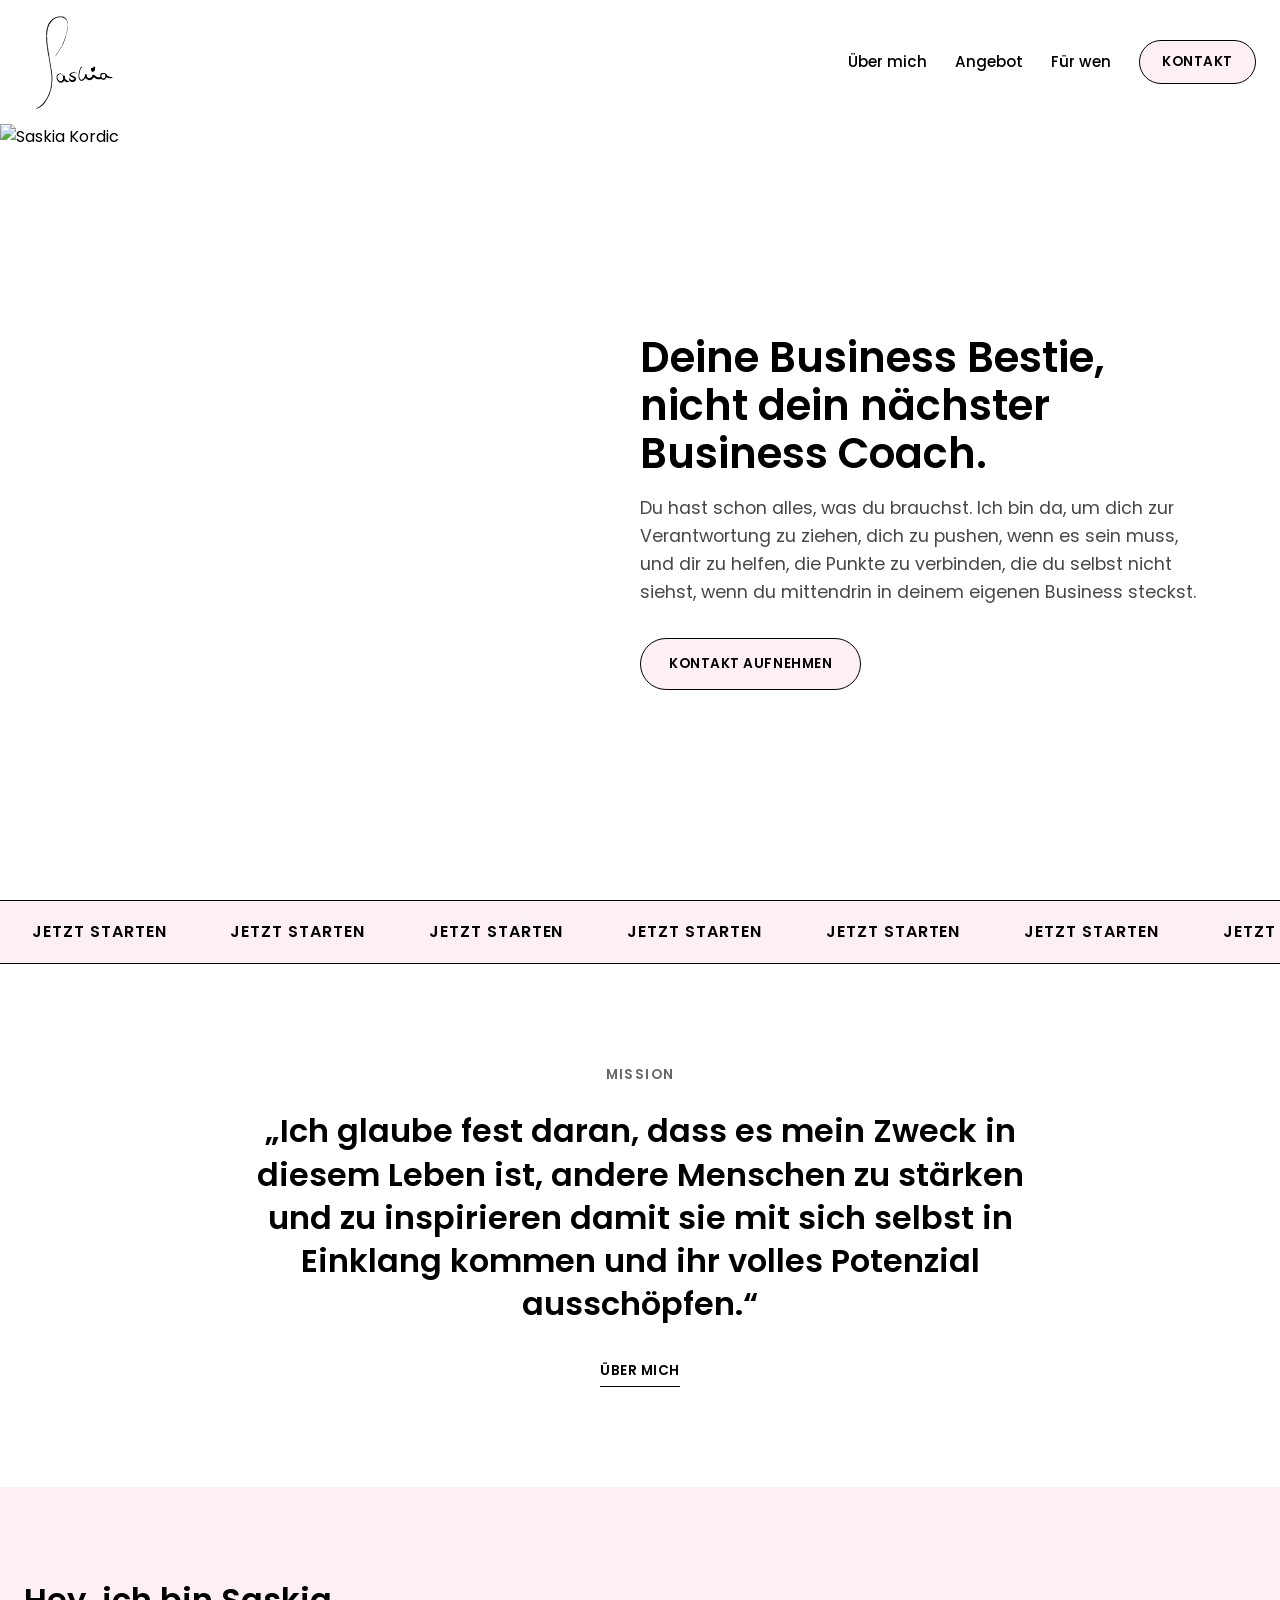
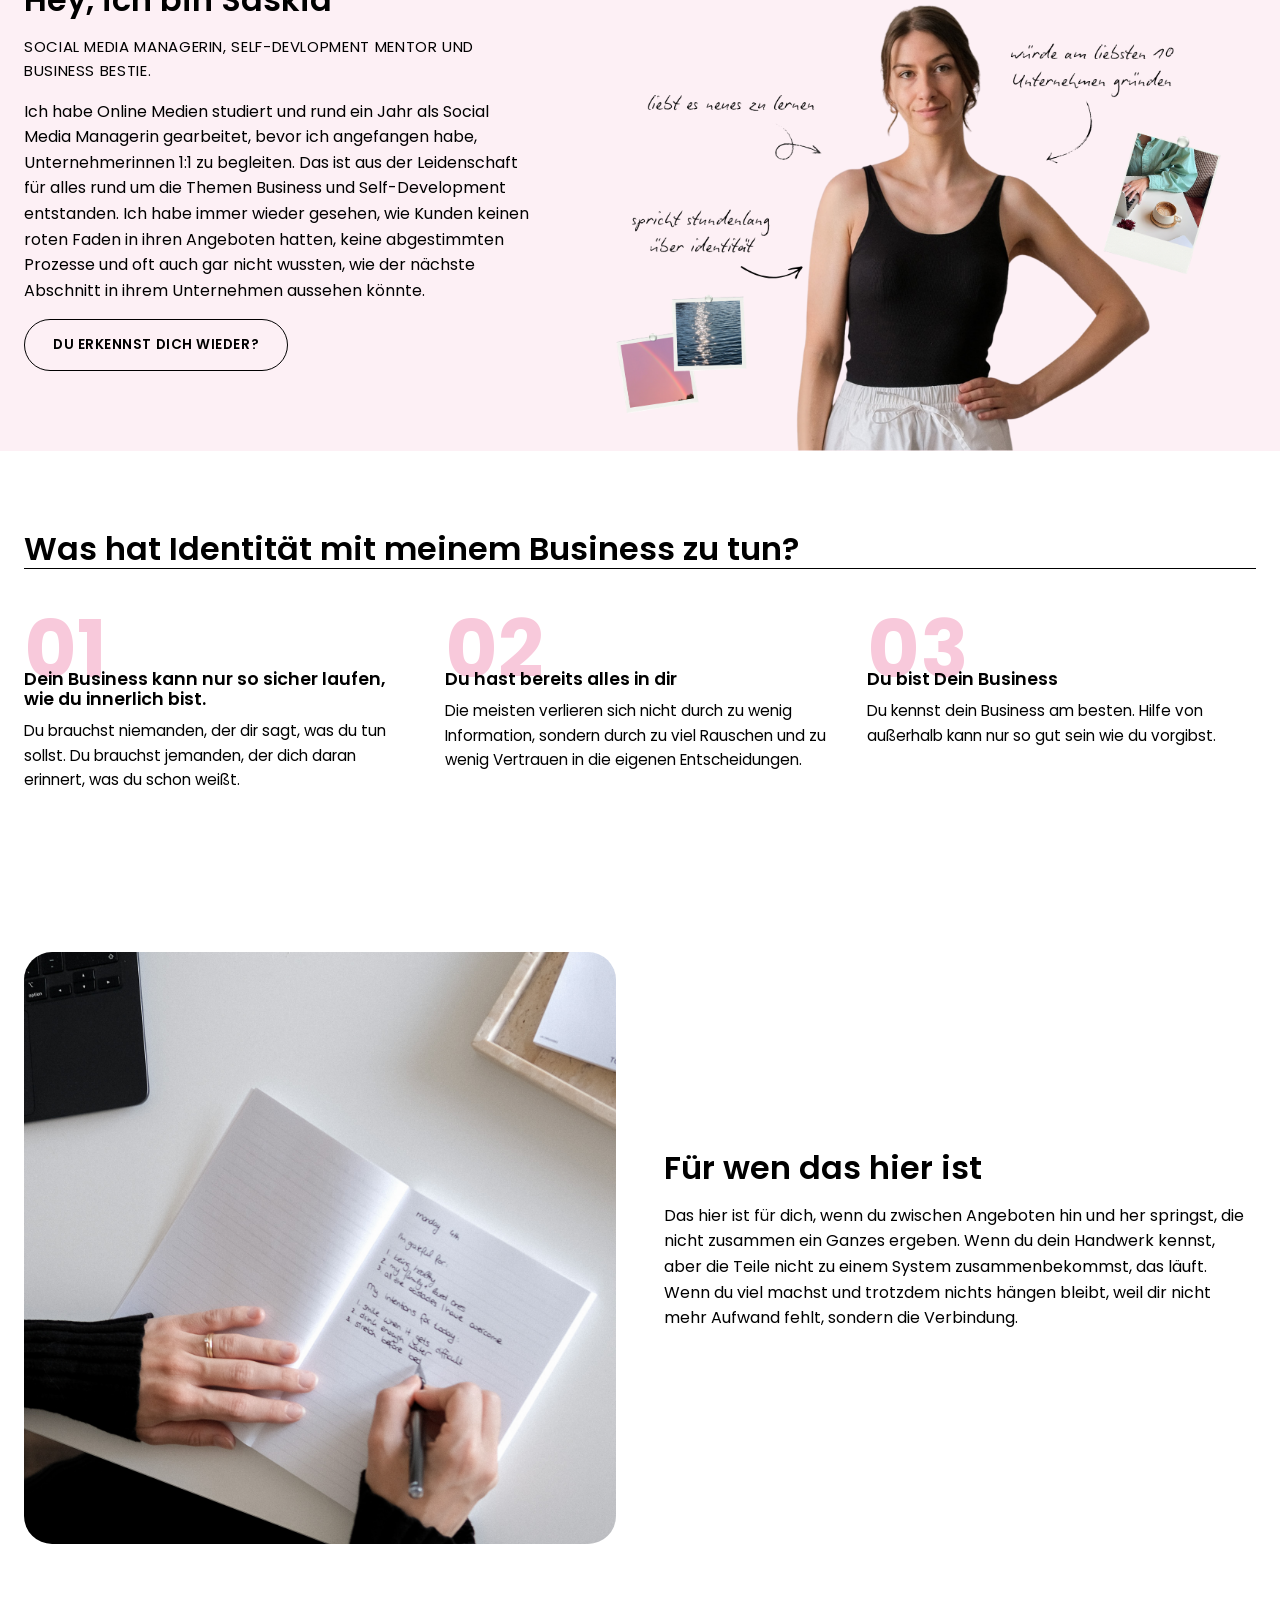
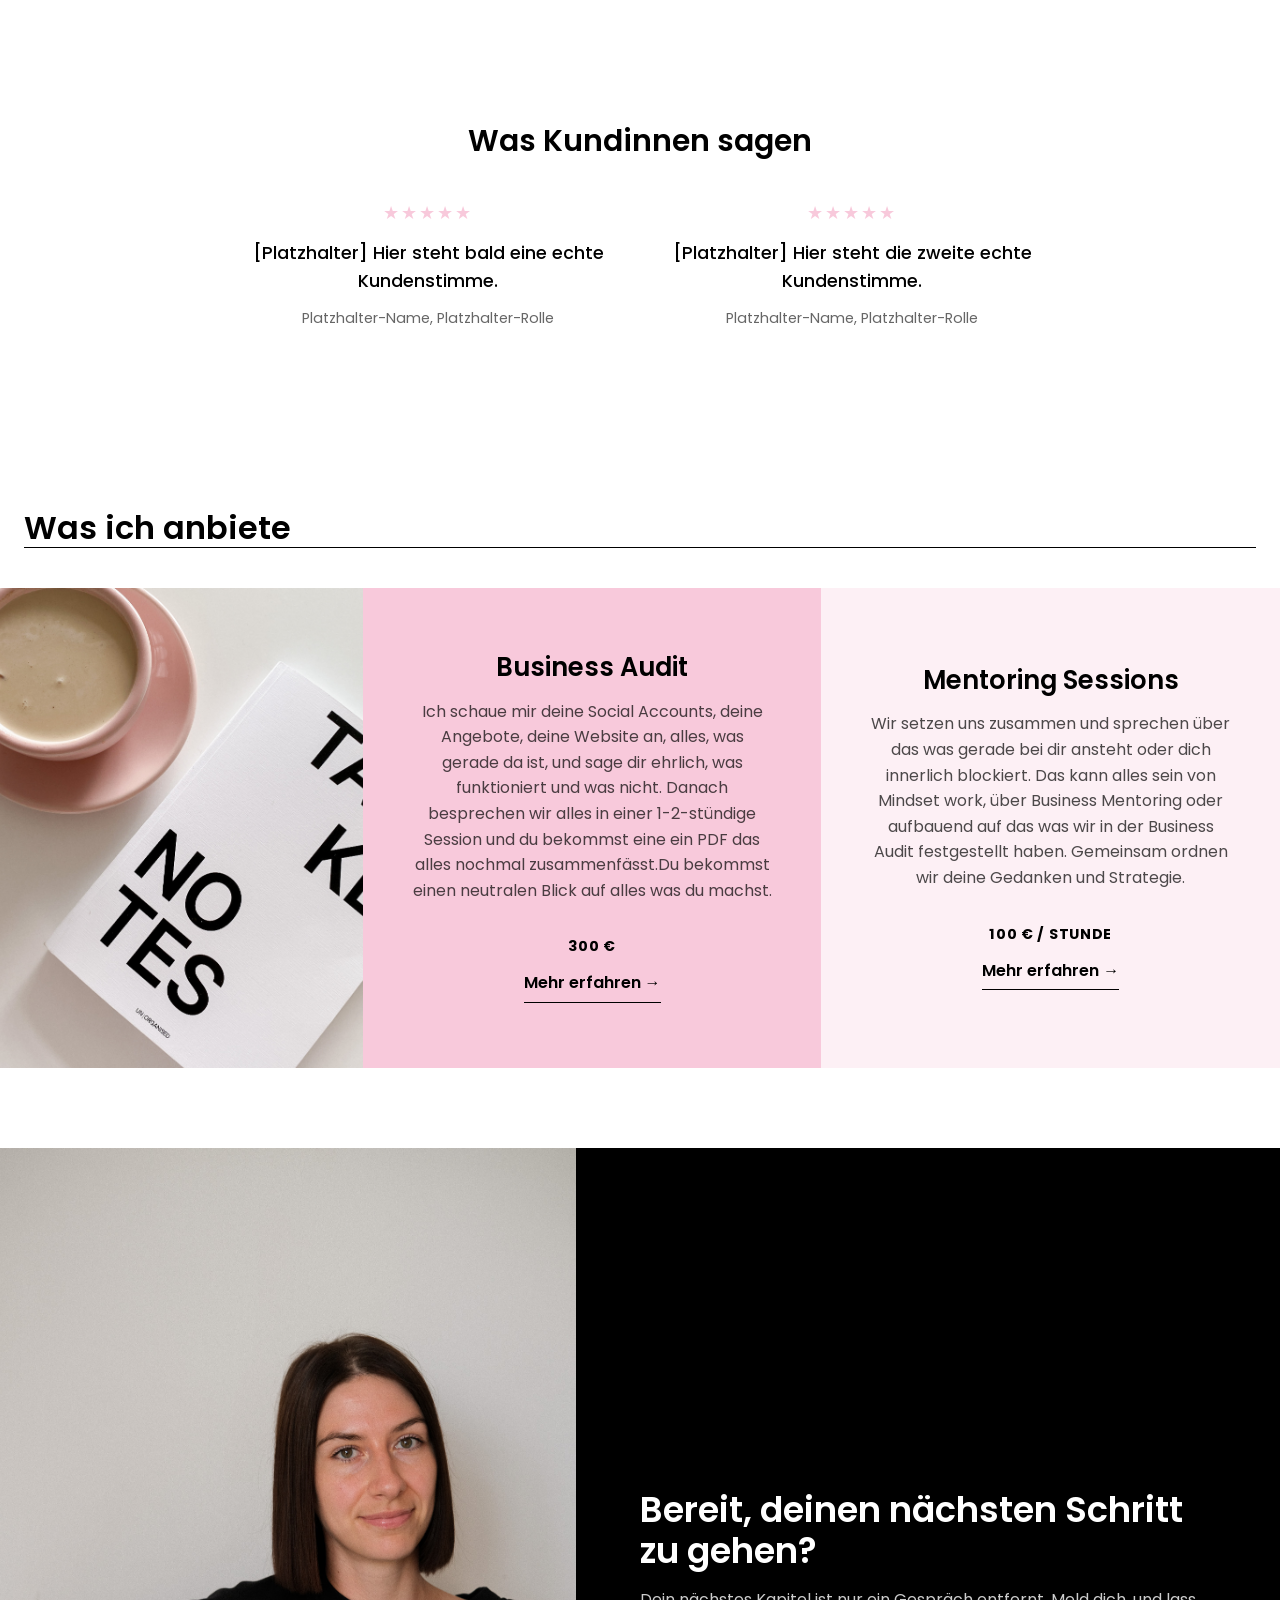
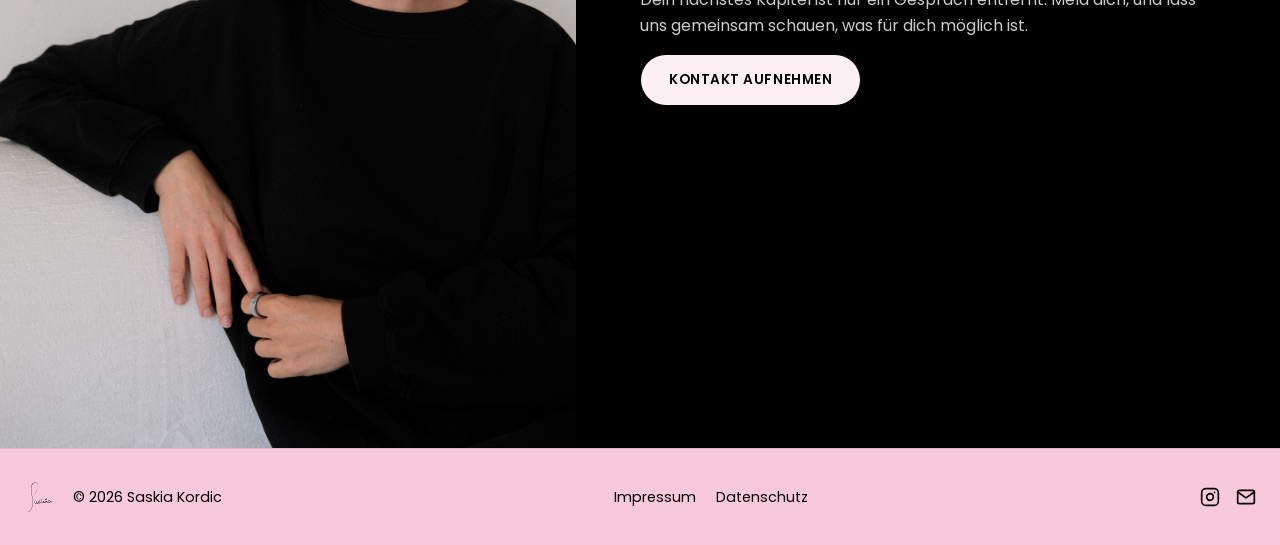
==== commit f5235f0d: "updates" ====
--- a/index.html
+++ b/index.html
@@ -89,9 +89,12 @@
         <div class="wrap split-section">
           <div class="split-text">
             <h2>Hey, ich bin Saskia</h2>
-            <p class="subtitle">Social Media Managerin, Self-Devlopment Mentor und Business Bestie.</p>
+            <p class="subtitle">
+              Social Media Managerin, Self-Devlopment Mentor und Business
+              Bestie.
+            </p>
             <p>
-              Ich habe Online Media studiert und rund ein Jahr als Social Media
+              Ich habe Online Medien studiert und rund ein Jahr als Social Media
               Managerin gearbeitet, bevor ich angefangen habe, Unternehmerinnen
               1:1 zu begleiten. Das ist aus der Leidenschaft für alles rund um
               die Themen Business und Self-Development entstanden. Ich habe
@@ -100,7 +103,9 @@
               nicht wussten, wie der nächste Abschnitt in ihrem Unternehmen
               aussehen könnte.
             </p>
-            <a href="#offer" class="btn btn-outline">Mehr erfahren</a>
+            <a href="#offer" class="btn btn-outline"
+              >Du erkennst dich wieder?</a
+            >
           </div>
           <div class="split-image">
             <img
@@ -113,12 +118,13 @@
       </section>
       <section class="section section-band">
         <div class="wrap">
-          <h2 class="border">Warum kein klassisches Coaching</h2>
-          <!-- The three reasons below are the existing positioning paragraph split into columns, not new claims. -->
+          <h2 class="border">Was hat Identität mit meinem Business zu tun?</h2>
           <div class="reasons-grid">
             <div class="reason">
               <span class="reason-number">01</span>
-              <h3>Du hast die Antworten schon in dir</h3>
+              <h3>
+                Dein Business kann nur so sicher laufen, wie du innerlich bist.
+              </h3>
               <p>
                 Du brauchst niemanden, der dir sagt, was du tun sollst. Du
                 brauchst jemanden, der dich daran erinnert, was du schon weißt.
@@ -126,19 +132,19 @@
             </div>
             <div class="reason">
               <span class="reason-number">02</span>
-              <h3>Sparring statt Anweisungen</h3>
-              <p>
-                Ich bin nicht da, um dir Vorgaben zu machen. Ich bin da, um mit
-                dir zu denken, zu spiegeln und ehrlich zu sagen, was ich sehe.
-              </p>
-            </div>
-            <div class="reason">
-              <span class="reason-number">03</span>
-              <h3>Es fehlt dir nicht an Wissen</h3>
+              <h3>Du hast bereits alles in dir</h3>
               <p>
                 Die meisten verlieren sich nicht durch zu wenig Information,
                 sondern durch zu viel Rauschen und zu wenig Vertrauen in die
                 eigenen Entscheidungen.
+              </p>
+            </div>
+            <div class="reason">
+              <span class="reason-number">03</span>
+              <h3>Du bist Dein Business</h3>
+              <p>
+                Du kennst dein Business am besten. Hilfe von außerhalb kann nur
+                so gut sein wie du vorgibst.
               </p>
             </div>
           </div>
@@ -200,9 +206,10 @@
               <p>
                 Ich schaue mir deine Social Accounts, deine Angebote, deine
                 Website an, alles, was gerade da ist, und sage dir ehrlich, was
-                funktioniert und was nicht. Du bekommst eine 1-2-stündige
-                Session, in der wir das live durchgehen, plus ein PDF zum
-                Behalten.
+                funktioniert und was nicht. Danach besprechen wir alles in einer
+                1-2-stündige Session und du bekommst eine ein PDF das alles
+                nochmal zusammenfässt.Du bekommst einen neutralen Blick auf
+                alles was du machst.
               </p>
             </div>
             <div>
@@ -214,10 +221,11 @@
             <div>
               <h3>Mentoring Sessions</h3>
               <p>
-                Laufende 1:1 Arbeit. Manche Sessions sind Strategie, manche sind
-                Arbeit an dem, was dich innerlich gerade blockiert. Kein Menü
-                zum Aussuchen, wir gehen dahin, wo dein Business es gerade
-                braucht.
+                Wir setzen uns zusammen und sprechen über das was gerade bei dir
+                ansteht oder dich innerlich blockiert. Das kann alles sein von
+                Mindset work, über Business Mentoring oder aufbauend auf das was
+                wir in der Business Audit festgestellt haben. Gemeinsam ordnen
+                wir deine Gedanken und Strategie.
               </p>
             </div>
             <div>
--- a/styles/style.css
+++ b/styles/style.css
@@ -48,7 +48,7 @@
 .subtitle {
   font-family: var(--font-heading);
   text-transform: uppercase;
-  font-size: 20px;
+  font-size: 15px;
   letter-spacing: 0.04rem;
 
 }
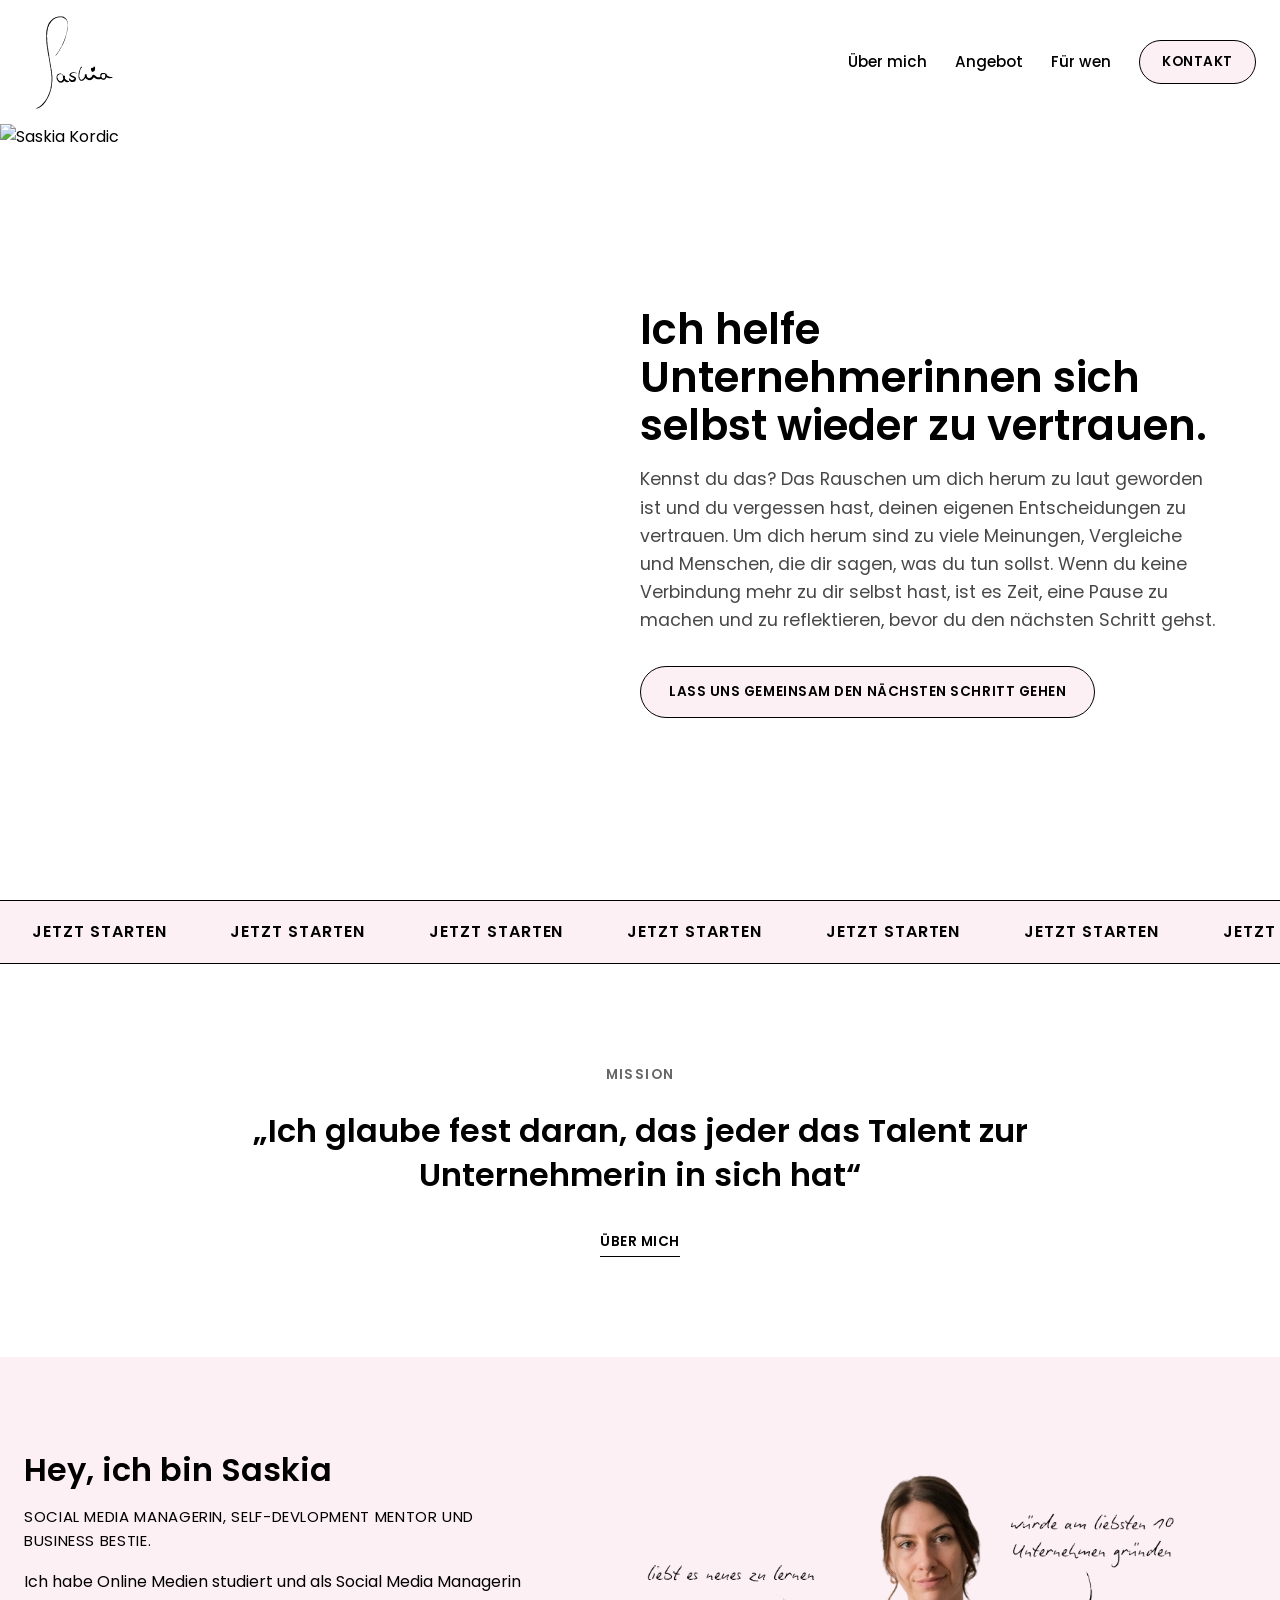
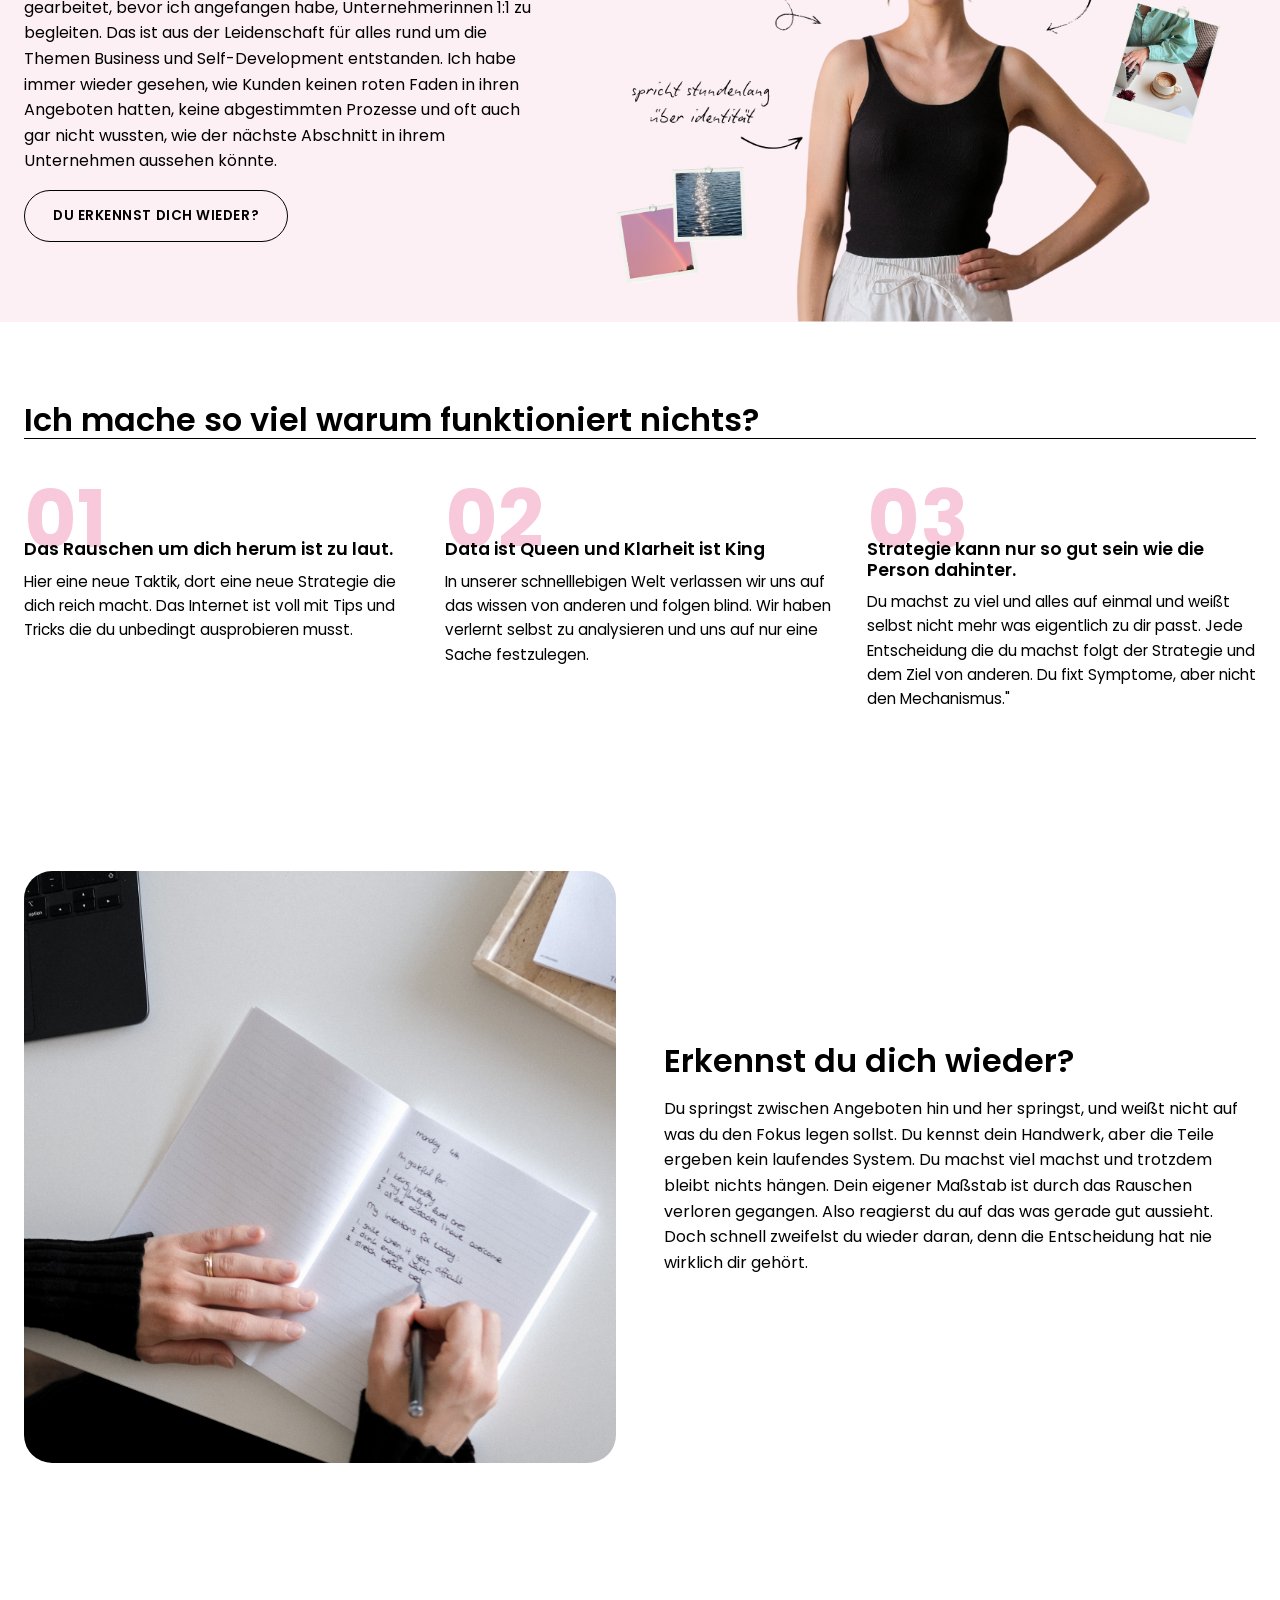
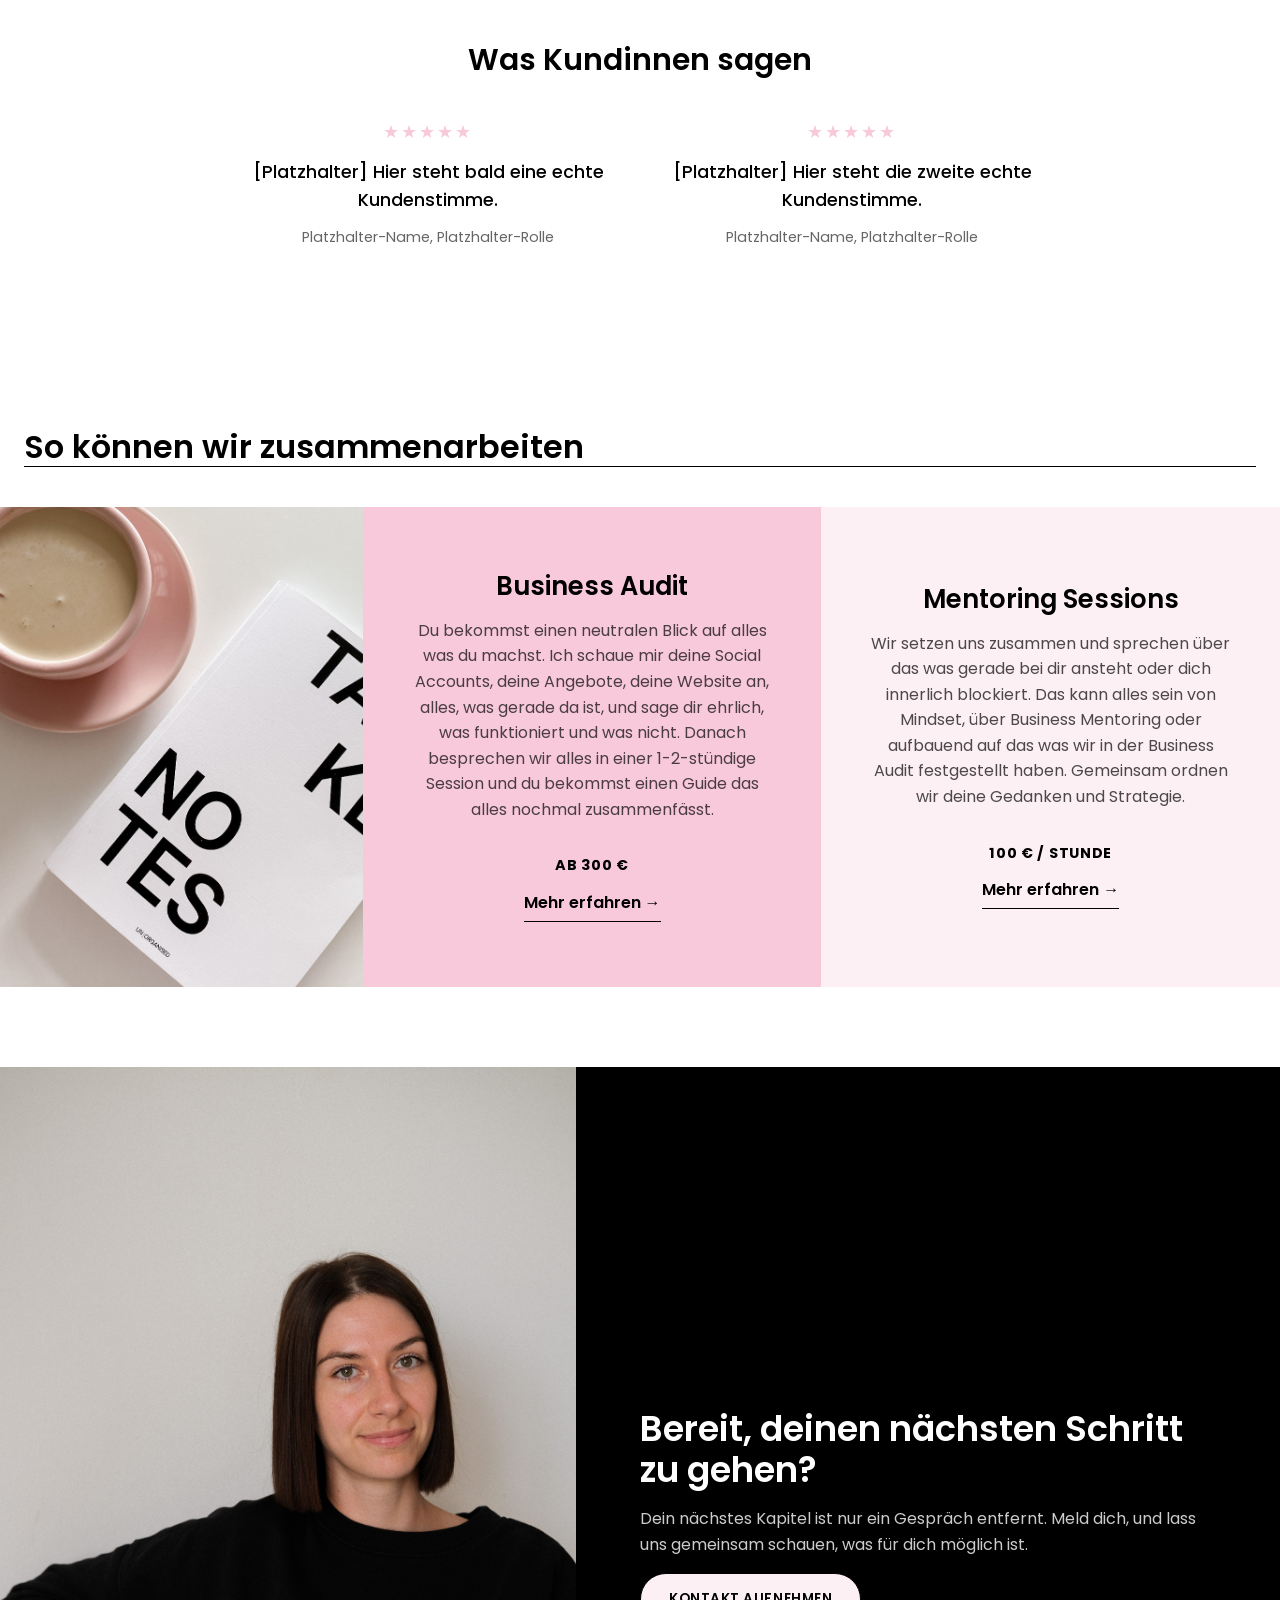
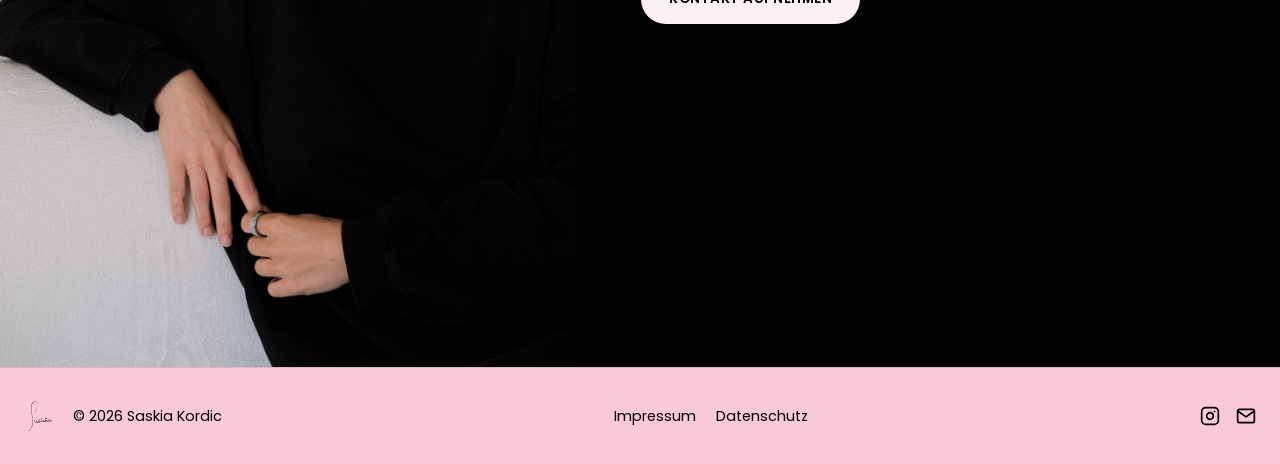
==== commit df2794e3: "copy updates" ====
--- a/index.html
+++ b/index.html
@@ -44,14 +44,18 @@
           <img src="assets/images/me3.JPG" alt="Saskia Kordic" />
         </div>
         <div class="hero-content">
-          <h1>Deine Business Bestie, nicht dein nächster Business Coach.</h1>
+          <h1>Ich helfe Unternehmerinnen sich selbst wieder zu vertrauen.</h1>
           <p class="hero-sub">
-            Du hast schon alles, was du brauchst. Ich bin da, um dich zur
-            Verantwortung zu ziehen, dich zu pushen, wenn es sein muss, und dir
-            zu helfen, die Punkte zu verbinden, die du selbst nicht siehst, wenn
-            du mittendrin in deinem eigenen Business steckst.
+            Kennst du das? Das Rauschen um dich herum zu laut geworden ist und
+            du vergessen hast, deinen eigenen Entscheidungen zu vertrauen. Um
+            dich herum sind zu viele Meinungen, Vergleiche und Menschen, die dir
+            sagen, was du tun sollst. Wenn du keine Verbindung mehr zu dir
+            selbst hast, ist es Zeit, eine Pause zu machen und zu reflektieren,
+            bevor du den nächsten Schritt gehst.
           </p>
-          <a href="#contact" class="btn">Kontakt aufnehmen</a>
+          <a href="#contact" class="btn"
+            >Lass uns gemeinsam den nächsten Schritt gehen</a
+          >
         </div>
       </section>
 
@@ -77,9 +81,8 @@
           <span class="mission-label">Mission</span>
           <!-- Quote is Saskia's own recurring thesis, from voice-and-standards.md, not new copy. -->
           <blockquote class="mission-quote">
-            „Ich glaube fest daran, dass es mein Zweck in diesem Leben ist,
-            andere Menschen zu stärken und zu inspirieren damit sie mit sich
-            selbst in Einklang kommen und ihr volles Potenzial ausschöpfen.“
+            „Ich glaube fest daran, das jeder das Talent zur Unternehmerin in
+            sich hat“
           </blockquote>
           <a href="#about" class="mission-link">Über mich</a>
         </div>
@@ -94,14 +97,14 @@
               Bestie.
             </p>
             <p>
-              Ich habe Online Medien studiert und rund ein Jahr als Social Media
-              Managerin gearbeitet, bevor ich angefangen habe, Unternehmerinnen
-              1:1 zu begleiten. Das ist aus der Leidenschaft für alles rund um
-              die Themen Business und Self-Development entstanden. Ich habe
-              immer wieder gesehen, wie Kunden keinen roten Faden in ihren
-              Angeboten hatten, keine abgestimmten Prozesse und oft auch gar
-              nicht wussten, wie der nächste Abschnitt in ihrem Unternehmen
-              aussehen könnte.
+              Ich habe Online Medien studiert und als Social Media Managerin
+              gearbeitet, bevor ich angefangen habe, Unternehmerinnen 1:1 zu
+              begleiten. Das ist aus der Leidenschaft für alles rund um die
+              Themen Business und Self-Development entstanden. Ich habe immer
+              wieder gesehen, wie Kunden keinen roten Faden in ihren Angeboten
+              hatten, keine abgestimmten Prozesse und oft auch gar nicht
+              wussten, wie der nächste Abschnitt in ihrem Unternehmen aussehen
+              könnte.
             </p>
             <a href="#offer" class="btn btn-outline"
               >Du erkennst dich wieder?</a
@@ -118,33 +121,34 @@
       </section>
       <section class="section section-band">
         <div class="wrap">
-          <h2 class="border">Was hat Identität mit meinem Business zu tun?</h2>
+          <h2 class="border">Ich mache so viel warum funktioniert nichts?</h2>
           <div class="reasons-grid">
             <div class="reason">
               <span class="reason-number">01</span>
-              <h3>
-                Dein Business kann nur so sicher laufen, wie du innerlich bist.
-              </h3>
-              <p>
-                Du brauchst niemanden, der dir sagt, was du tun sollst. Du
-                brauchst jemanden, der dich daran erinnert, was du schon weißt.
+              <h3>Das Rauschen um dich herum ist zu laut.</h3>
+              <p>
+                Hier eine neue Taktik, dort eine neue Strategie die dich reich
+                macht. Das Internet ist voll mit Tips und Tricks die du
+                unbedingt ausprobieren musst.
               </p>
             </div>
             <div class="reason">
               <span class="reason-number">02</span>
-              <h3>Du hast bereits alles in dir</h3>
-              <p>
-                Die meisten verlieren sich nicht durch zu wenig Information,
-                sondern durch zu viel Rauschen und zu wenig Vertrauen in die
-                eigenen Entscheidungen.
+              <h3>Data ist Queen und Klarheit ist King</h3>
+              <p>
+                In unserer schnelllebigen Welt verlassen wir uns auf das wissen
+                von anderen und folgen blind. Wir haben verlernt selbst zu
+                analysieren und uns auf nur eine Sache festzulegen.
               </p>
             </div>
             <div class="reason">
               <span class="reason-number">03</span>
-              <h3>Du bist Dein Business</h3>
-              <p>
-                Du kennst dein Business am besten. Hilfe von außerhalb kann nur
-                so gut sein wie du vorgibst.
+              <h3>Strategie kann nur so gut sein wie die Person dahinter.</h3>
+              <p>
+                Du machst zu viel und alles auf einmal und weißt selbst nicht
+                mehr was eigentlich zu dir passt. Jede Entscheidung die du
+                machst folgt der Strategie und dem Ziel von anderen. Du fixt
+                Symptome, aber nicht den Mechanismus."
               </p>
             </div>
           </div>
@@ -160,14 +164,15 @@
             />
           </div>
           <div class="split-text">
-            <h2>Für wen das hier ist</h2>
+            <h2>Erkennst du dich wieder?</h2>
             <p>
-              Das hier ist für dich, wenn du zwischen Angeboten hin und her
-              springst, die nicht zusammen ein Ganzes ergeben. Wenn du dein
-              Handwerk kennst, aber die Teile nicht zu einem System
-              zusammenbekommst, das läuft. Wenn du viel machst und trotzdem
-              nichts hängen bleibt, weil dir nicht mehr Aufwand fehlt, sondern
-              die Verbindung.
+              Du springst zwischen Angeboten hin und her springst, und weißt
+              nicht auf was du den Fokus legen sollst. Du kennst dein Handwerk,
+              aber die Teile ergeben kein laufendes System. Du machst viel
+              machst und trotzdem bleibt nichts hängen. Dein eigener Maßstab ist
+              durch das Rauschen verloren gegangen. Also reagierst du auf das
+              was gerade gut aussieht. Doch schnell zweifelst du wieder daran,
+              denn die Entscheidung hat nie wirklich dir gehört.
             </p>
           </div>
         </div>
@@ -194,7 +199,7 @@
 
       <section id="offer" class="section offer-section">
         <div class="wrap">
-          <h2 class="border">Was ich anbiete</h2>
+          <h2 class="border">So können wir zusammenarbeiten</h2>
         </div>
         <div class="offer-panels">
           <div class="offer-photo">
@@ -204,16 +209,16 @@
             <div>
               <h3>Business Audit</h3>
               <p>
-                Ich schaue mir deine Social Accounts, deine Angebote, deine
-                Website an, alles, was gerade da ist, und sage dir ehrlich, was
+                Du bekommst einen neutralen Blick auf alles was du machst. Ich
+                schaue mir deine Social Accounts, deine Angebote, deine Website
+                an, alles, was gerade da ist, und sage dir ehrlich, was
                 funktioniert und was nicht. Danach besprechen wir alles in einer
-                1-2-stündige Session und du bekommst eine ein PDF das alles
-                nochmal zusammenfässt.Du bekommst einen neutralen Blick auf
-                alles was du machst.
+                1-2-stündige Session und du bekommst einen Guide das alles
+                nochmal zusammenfässt.
               </p>
             </div>
             <div>
-              <span class="offer-price">300 €</span>
+              <span class="offer-price">ab 300 €</span>
               <a href="#contact" class="offer-link">Mehr erfahren &rarr;</a>
             </div>
           </article>
@@ -223,9 +228,9 @@
               <p>
                 Wir setzen uns zusammen und sprechen über das was gerade bei dir
                 ansteht oder dich innerlich blockiert. Das kann alles sein von
-                Mindset work, über Business Mentoring oder aufbauend auf das was
-                wir in der Business Audit festgestellt haben. Gemeinsam ordnen
-                wir deine Gedanken und Strategie.
+                Mindset, über Business Mentoring oder aufbauend auf das was wir
+                in der Business Audit festgestellt haben. Gemeinsam ordnen wir
+                deine Gedanken und Strategie.
               </p>
             </div>
             <div>
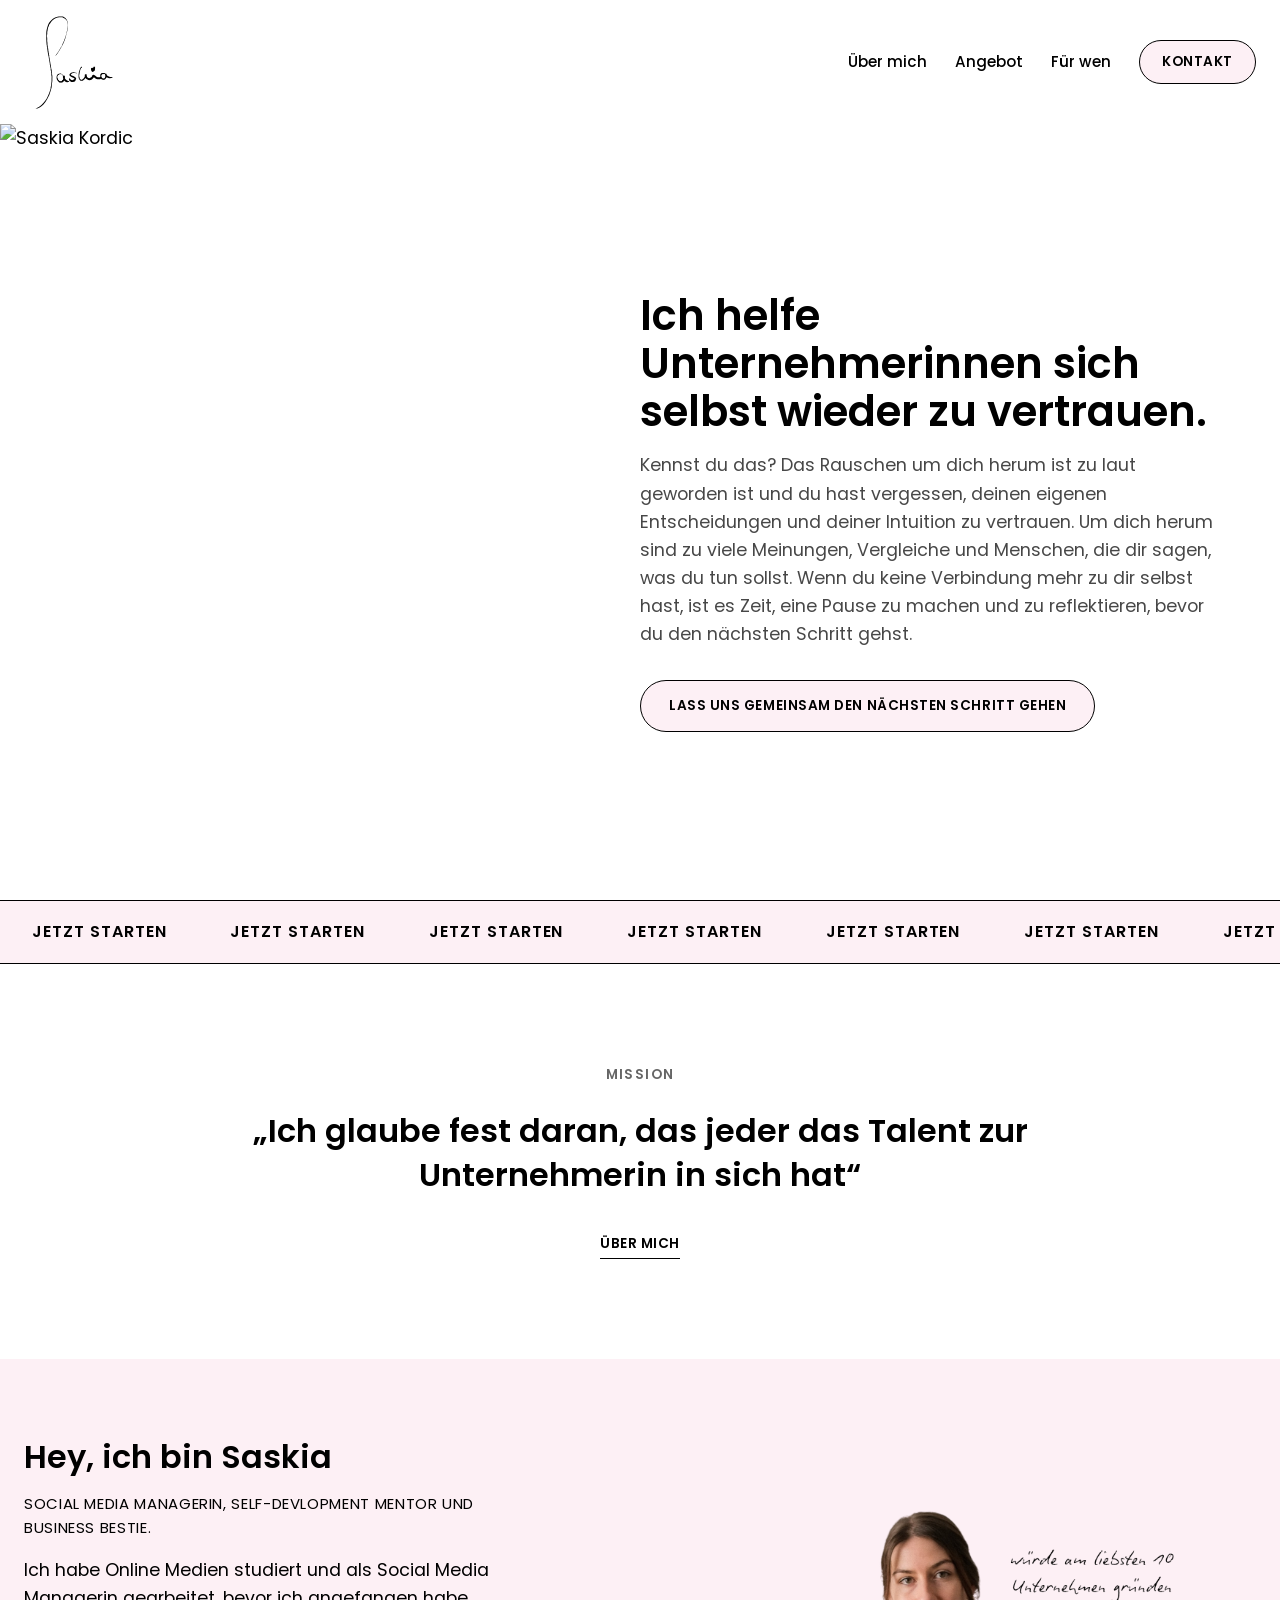
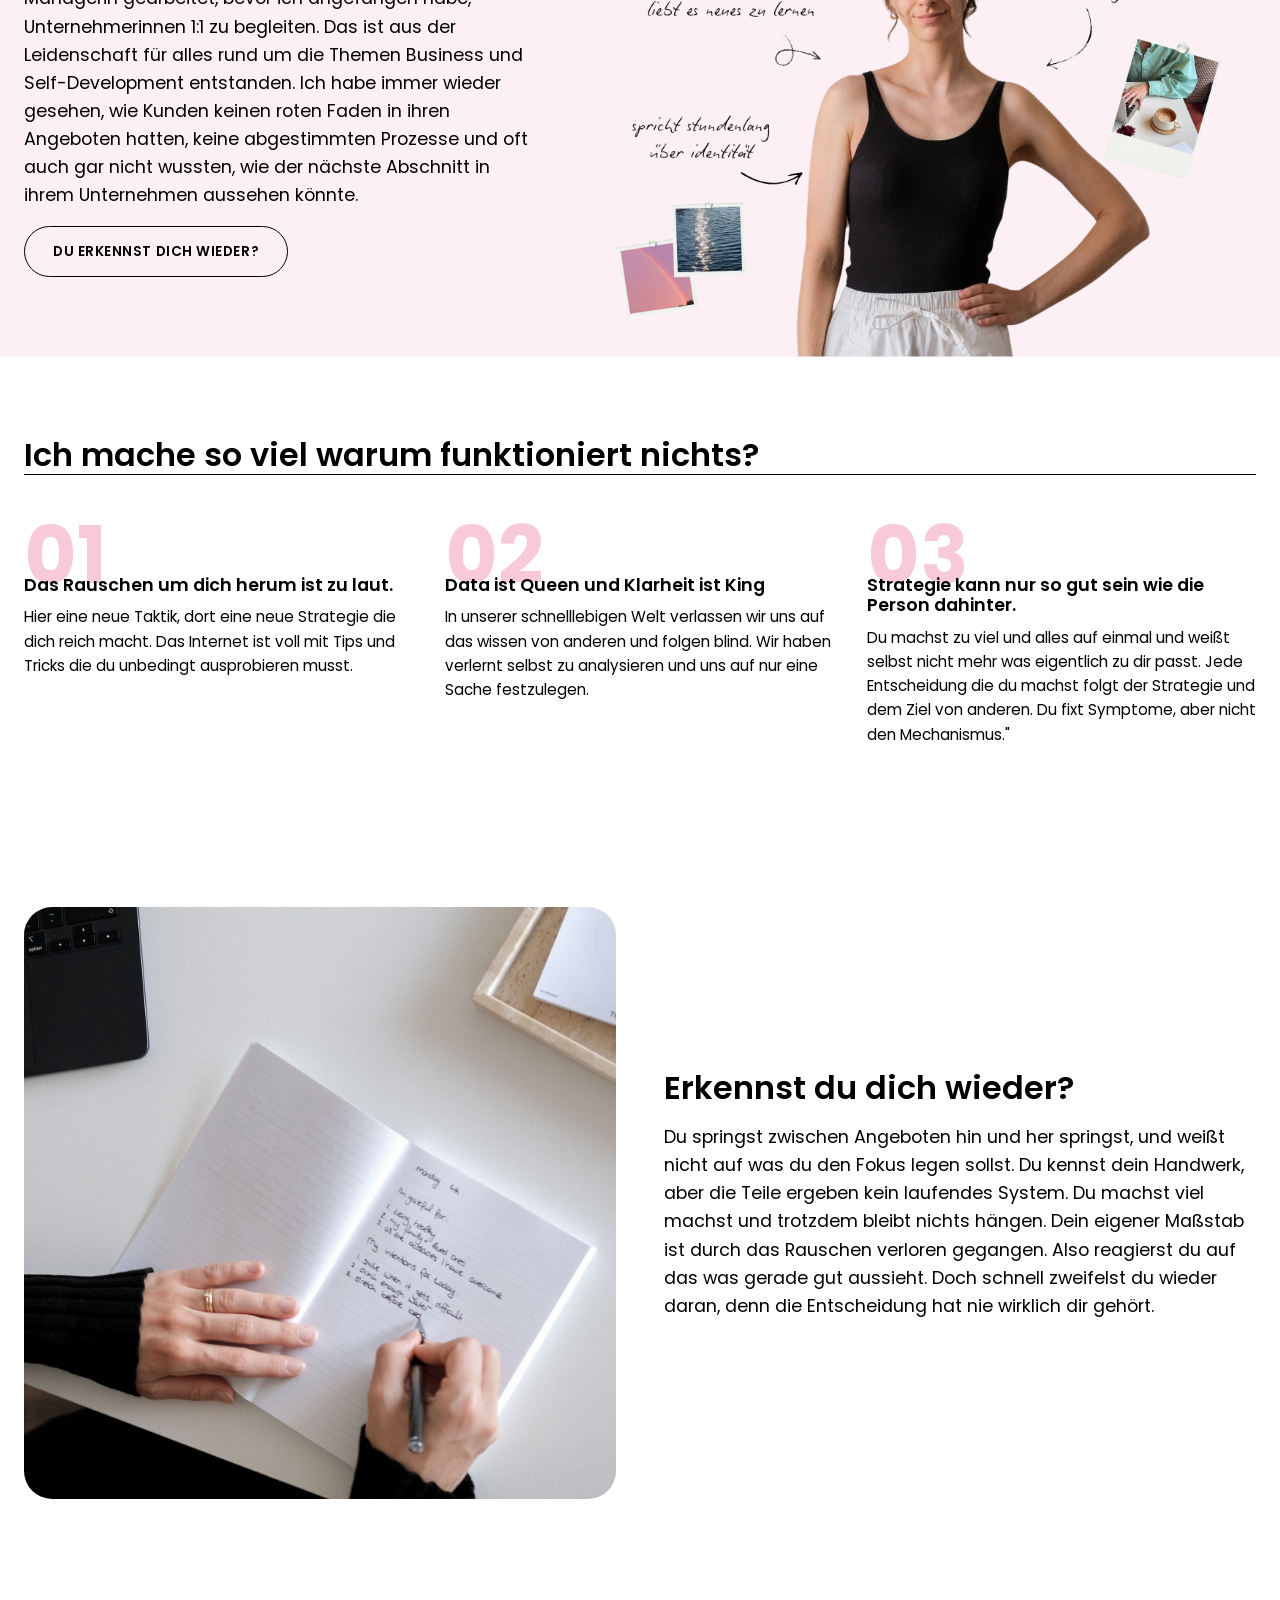
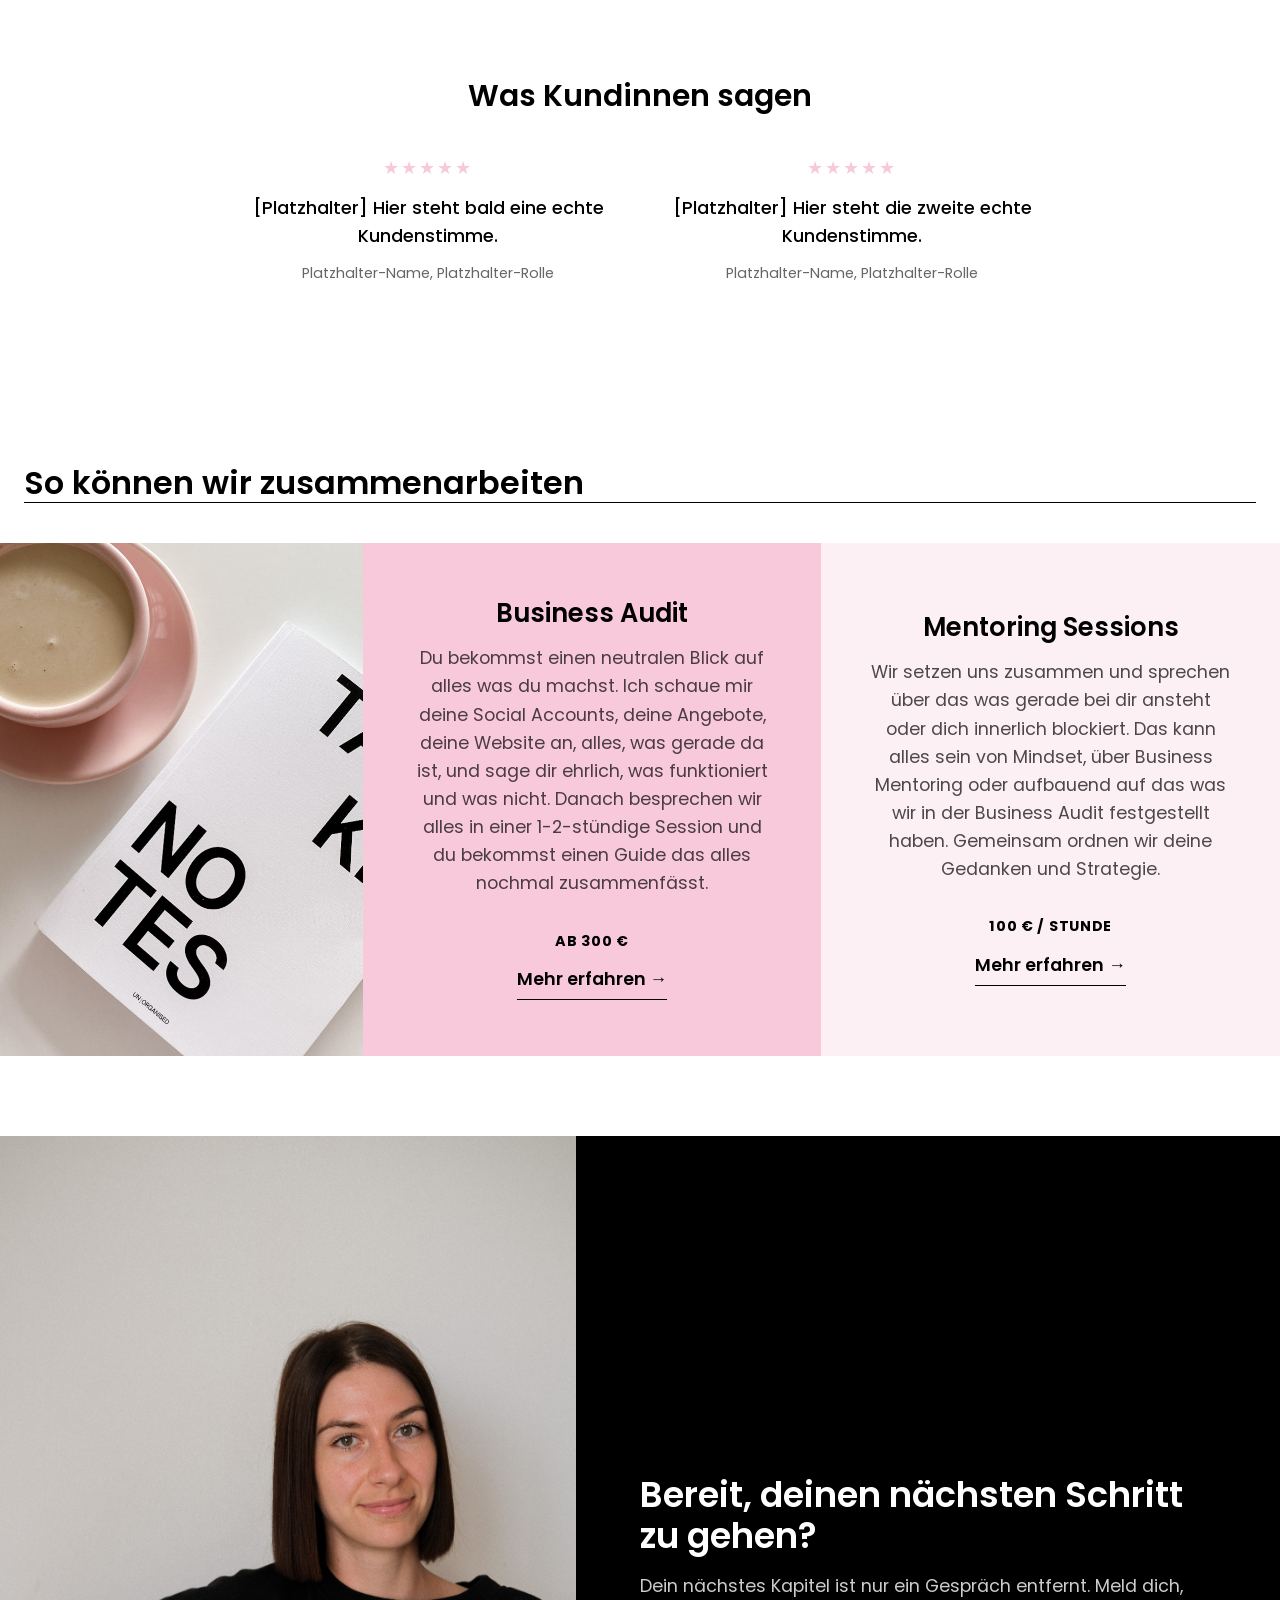
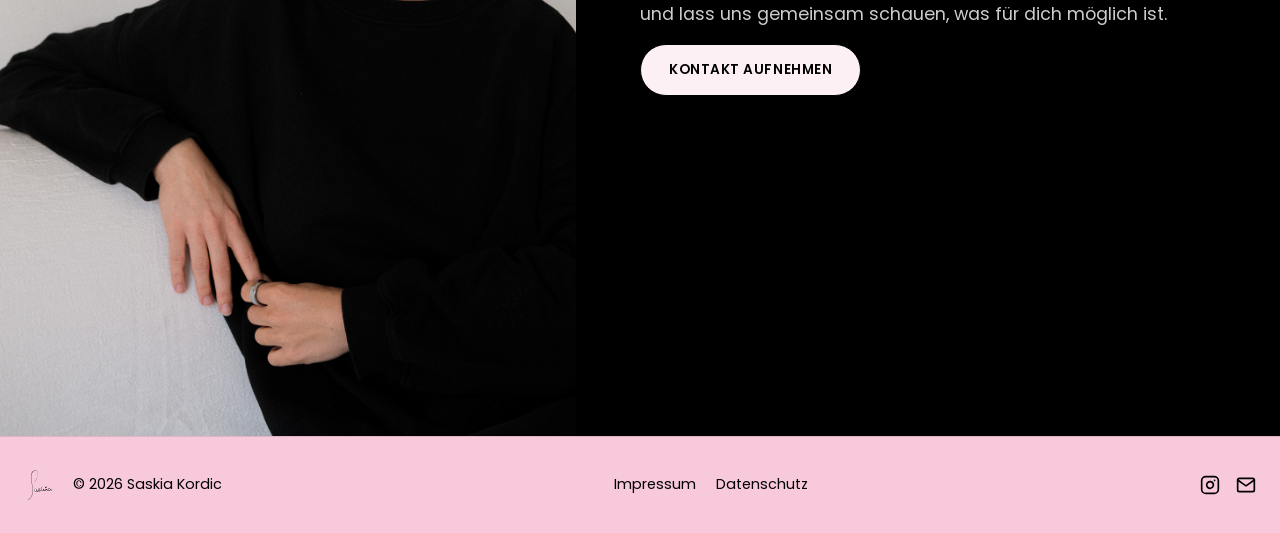
==== commit 043b61b1: "updates" ====
--- a/index.html
+++ b/index.html
@@ -46,12 +46,12 @@
         <div class="hero-content">
           <h1>Ich helfe Unternehmerinnen sich selbst wieder zu vertrauen.</h1>
           <p class="hero-sub">
-            Kennst du das? Das Rauschen um dich herum zu laut geworden ist und
-            du vergessen hast, deinen eigenen Entscheidungen zu vertrauen. Um
-            dich herum sind zu viele Meinungen, Vergleiche und Menschen, die dir
-            sagen, was du tun sollst. Wenn du keine Verbindung mehr zu dir
-            selbst hast, ist es Zeit, eine Pause zu machen und zu reflektieren,
-            bevor du den nächsten Schritt gehst.
+            Kennst du das? Das Rauschen um dich herum ist zu laut geworden ist
+            und du hast vergessen, deinen eigenen Entscheidungen und deiner Intuition
+            zu vertrauen. Um dich herum sind zu viele Meinungen, Vergleiche und
+            Menschen, die dir sagen, was du tun sollst. Wenn du keine Verbindung
+            mehr zu dir selbst hast, ist es Zeit, eine Pause zu machen und zu
+            reflektieren, bevor du den nächsten Schritt gehst.
           </p>
           <a href="#contact" class="btn"
             >Lass uns gemeinsam den nächsten Schritt gehen</a
--- a/styles/style.css
+++ b/styles/style.css
@@ -8,6 +8,7 @@
 --greige: #F3F2EE;
   --font-heading: 'Poppins', sans-serif;
   --font-body: 'Poppins', sans-serif;
+  --size-body: 1.1rem;
 }
 
 * {
@@ -22,6 +23,7 @@
   margin: 0;
   font-family: var(--font-body);
   font-weight: 400;
+  font-size: var(--size-body);
   color: var(--black);
   background: var(--white);
   line-height: 1.6;
@@ -184,7 +186,7 @@
 }
 
 .hero-sub {
-  font-size: 1.1rem;
+  font-size: var(--size-body);
   color: rgba(0, 0, 0, 0.72);
   margin-bottom: 32px;
 }
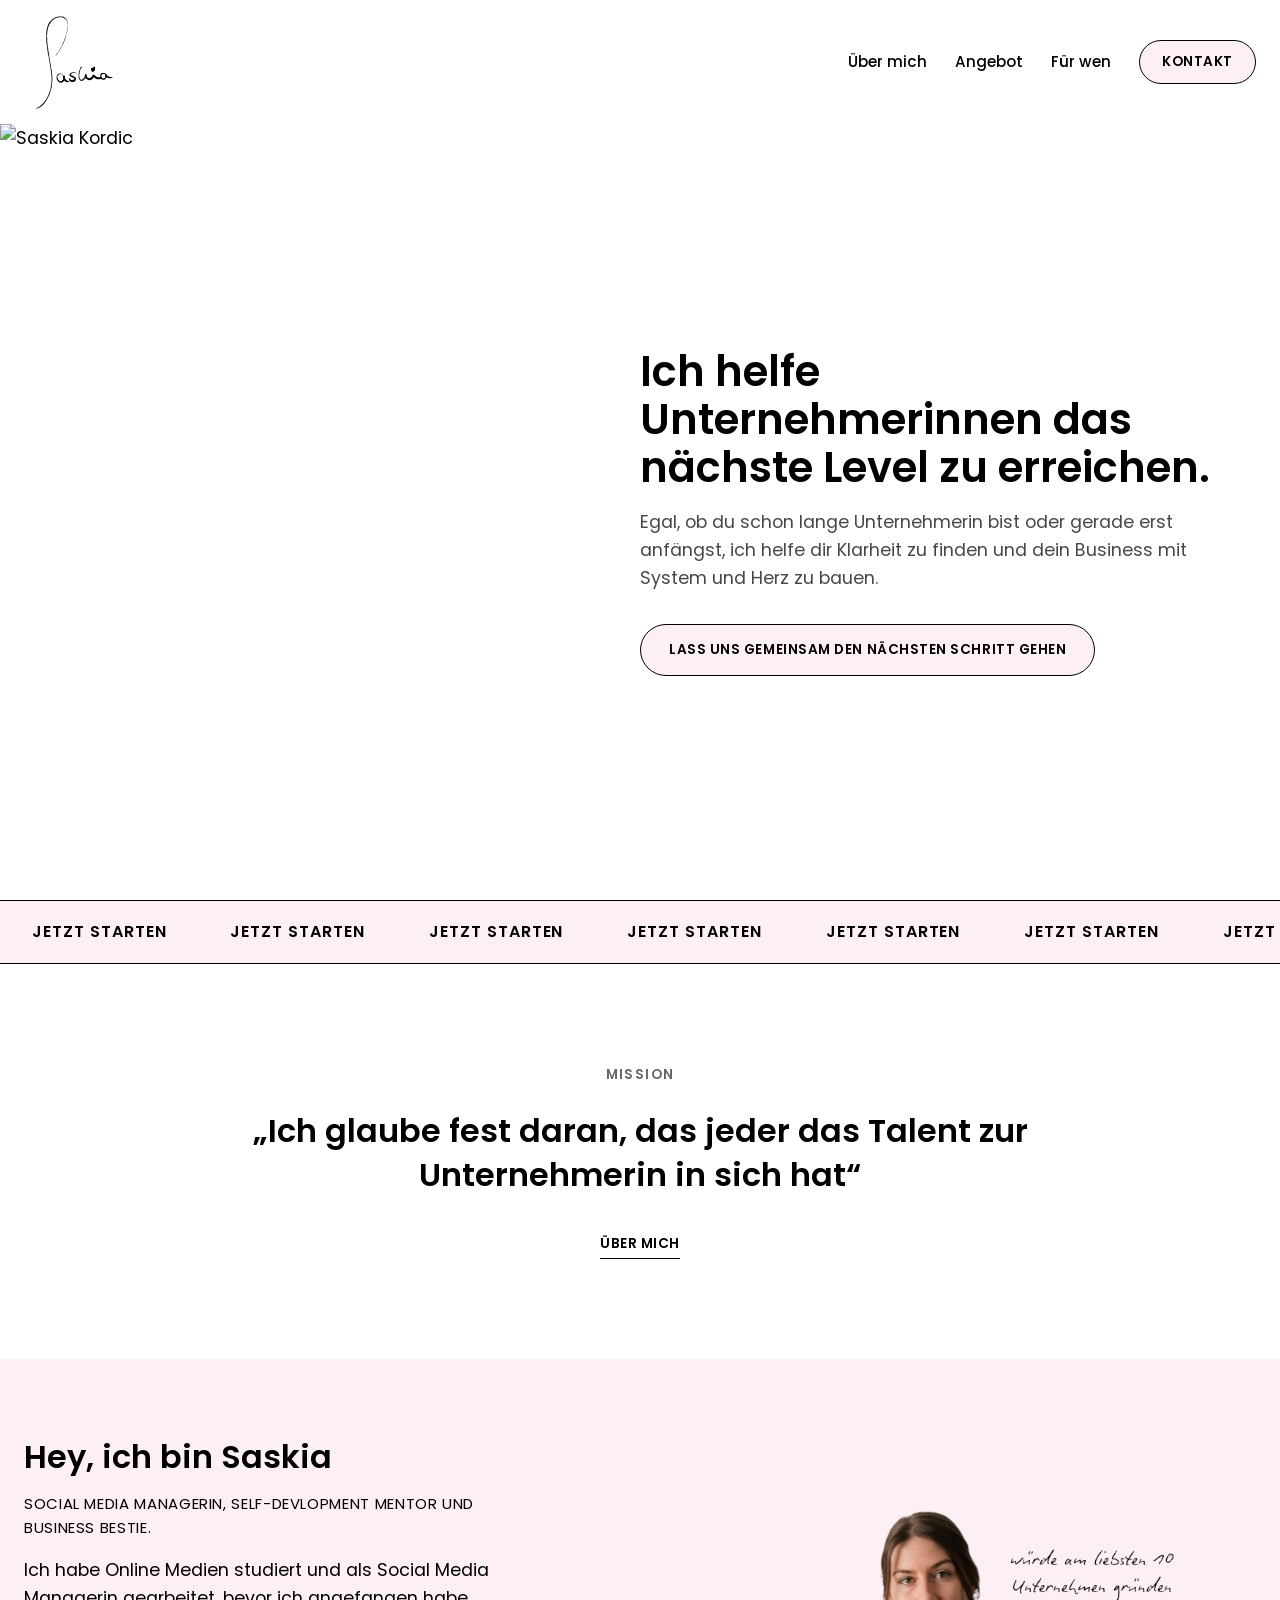
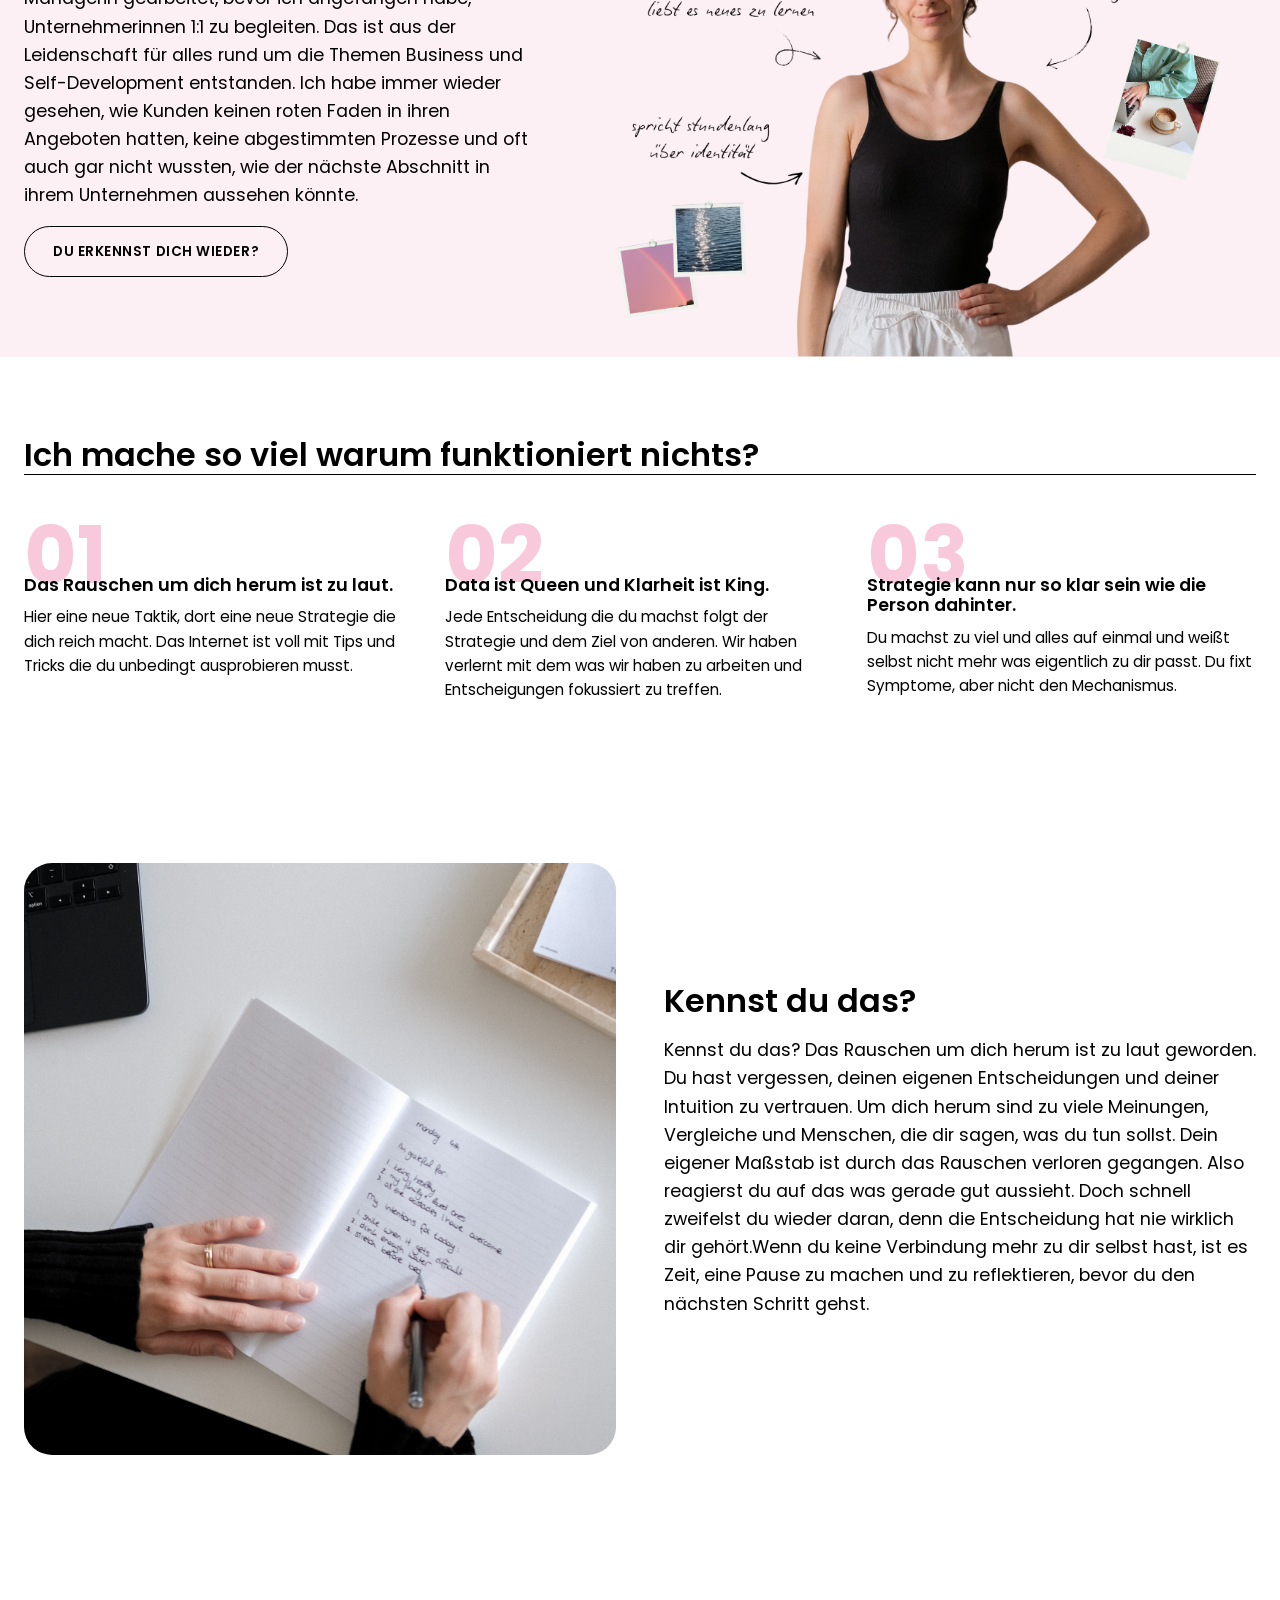
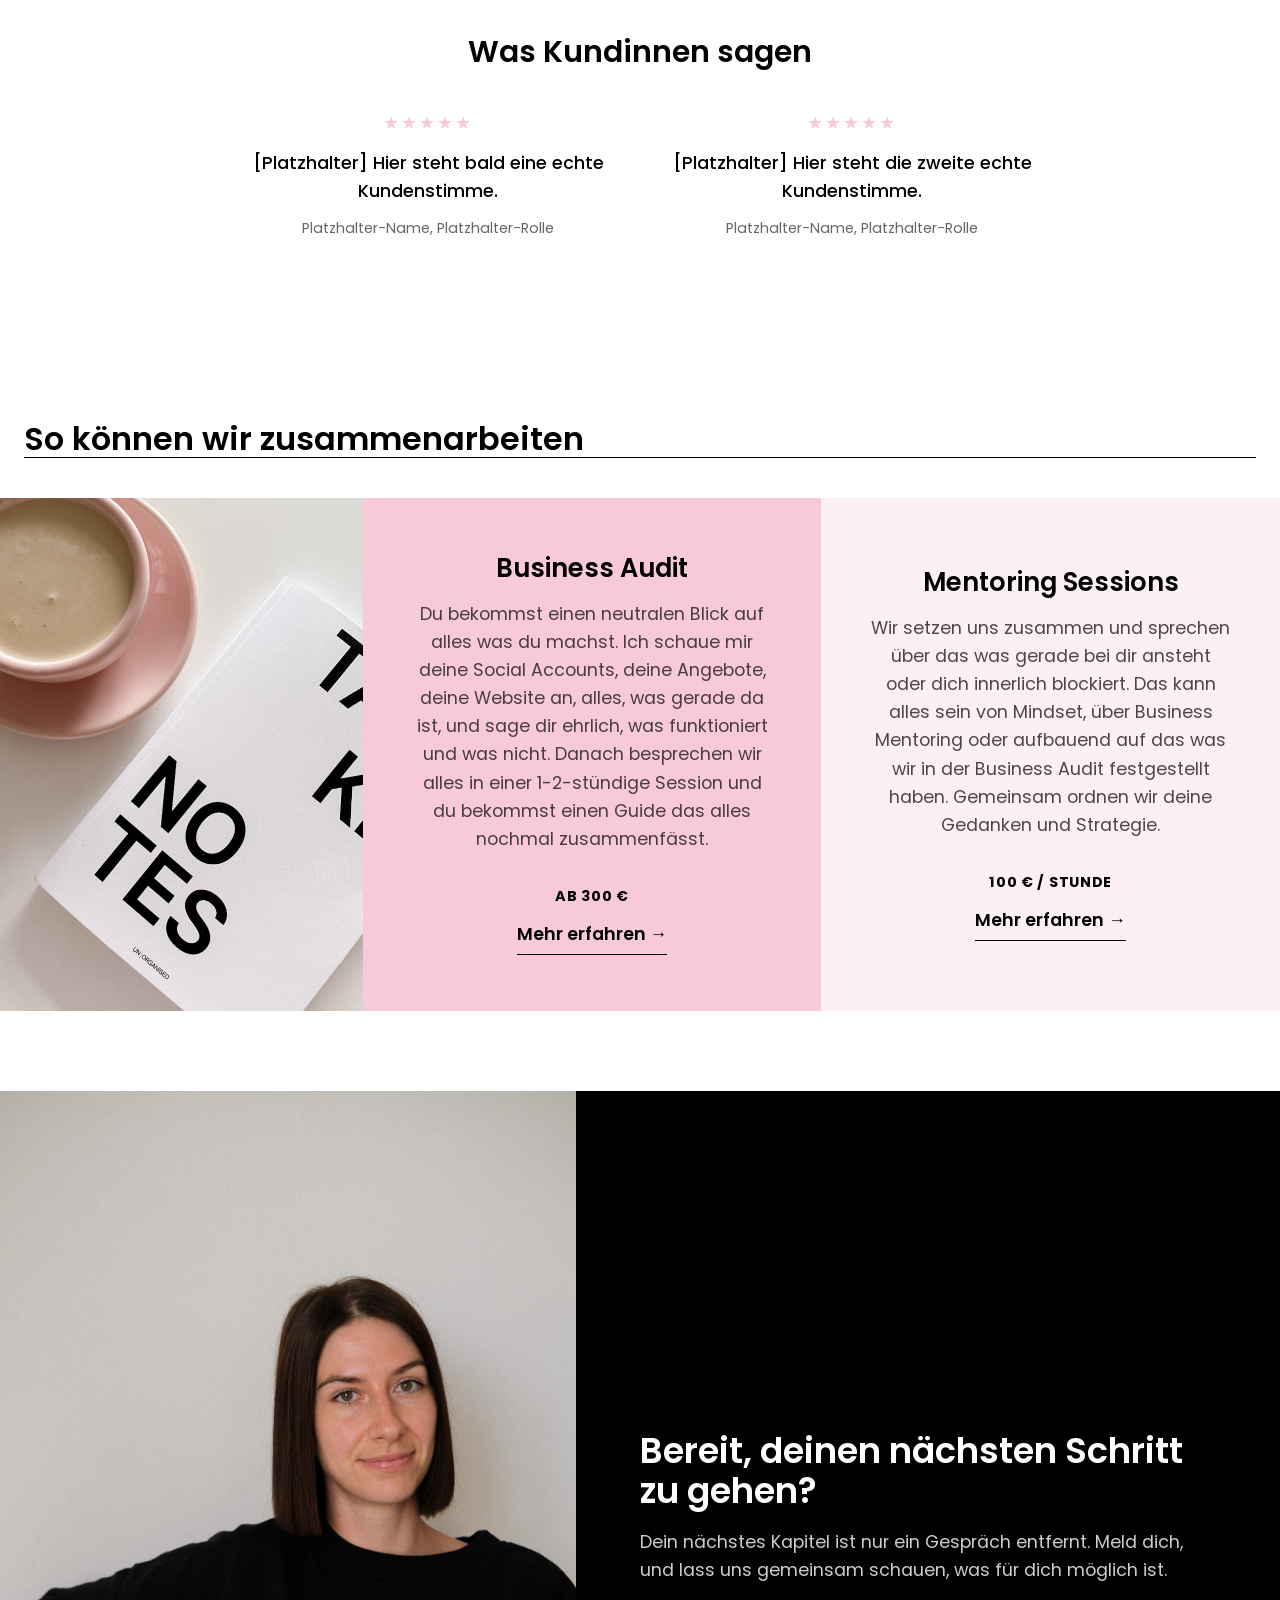
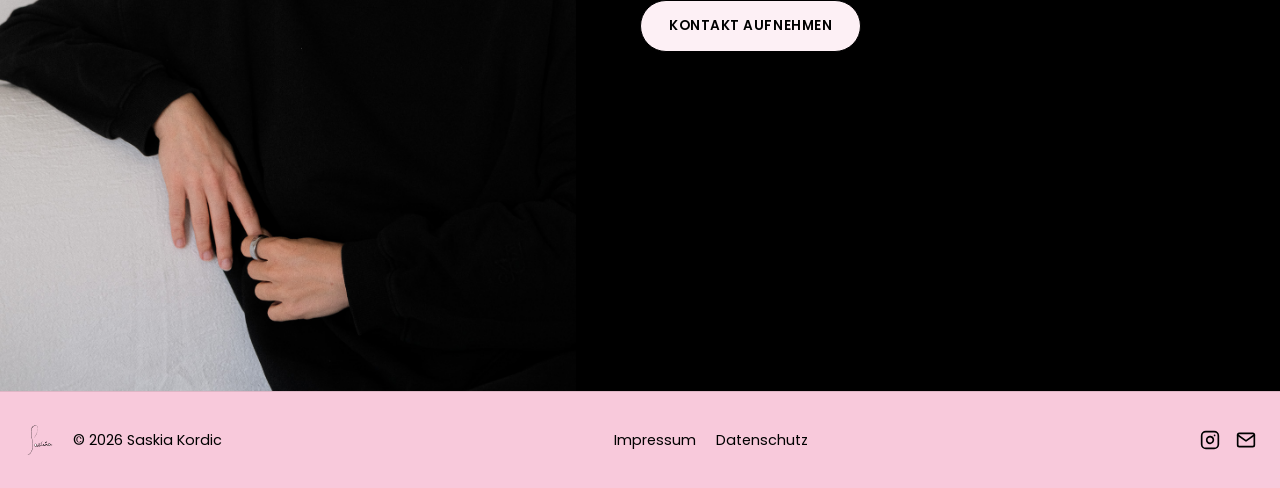
==== commit 8aa0e264: "copy update" ====
--- a/index.html
+++ b/index.html
@@ -44,14 +44,11 @@
           <img src="assets/images/me3.JPG" alt="Saskia Kordic" />
         </div>
         <div class="hero-content">
-          <h1>Ich helfe Unternehmerinnen sich selbst wieder zu vertrauen.</h1>
+          <h1>Ich helfe Unternehmerinnen das nächste Level zu erreichen.</h1>
           <p class="hero-sub">
-            Kennst du das? Das Rauschen um dich herum ist zu laut geworden ist
-            und du hast vergessen, deinen eigenen Entscheidungen und deiner Intuition
-            zu vertrauen. Um dich herum sind zu viele Meinungen, Vergleiche und
-            Menschen, die dir sagen, was du tun sollst. Wenn du keine Verbindung
-            mehr zu dir selbst hast, ist es Zeit, eine Pause zu machen und zu
-            reflektieren, bevor du den nächsten Schritt gehst.
+            Egal, ob du schon lange Unternehmerin bist oder gerade erst
+            anfängst, ich helfe dir Klarheit zu finden und dein Business mit
+            System und Herz zu bauen.
           </p>
           <a href="#contact" class="btn"
             >Lass uns gemeinsam den nächsten Schritt gehen</a
@@ -134,21 +131,20 @@
             </div>
             <div class="reason">
               <span class="reason-number">02</span>
-              <h3>Data ist Queen und Klarheit ist King</h3>
-              <p>
-                In unserer schnelllebigen Welt verlassen wir uns auf das wissen
-                von anderen und folgen blind. Wir haben verlernt selbst zu
-                analysieren und uns auf nur eine Sache festzulegen.
+              <h3>Data ist Queen und Klarheit ist King.</h3>
+              <p>
+                Jede Entscheidung die du machst folgt der Strategie und dem Ziel
+                von anderen. Wir haben verlernt mit dem was wir haben zu
+                arbeiten und Entscheigungen fokussiert zu treffen.
               </p>
             </div>
             <div class="reason">
               <span class="reason-number">03</span>
-              <h3>Strategie kann nur so gut sein wie die Person dahinter.</h3>
+              <h3>Strategie kann nur so klar sein wie die Person dahinter.</h3>
               <p>
                 Du machst zu viel und alles auf einmal und weißt selbst nicht
-                mehr was eigentlich zu dir passt. Jede Entscheidung die du
-                machst folgt der Strategie und dem Ziel von anderen. Du fixt
-                Symptome, aber nicht den Mechanismus."
+                mehr was eigentlich zu dir passt. Du fixt Symptome, aber nicht
+                den Mechanismus.
               </p>
             </div>
           </div>
@@ -164,15 +160,18 @@
             />
           </div>
           <div class="split-text">
-            <h2>Erkennst du dich wieder?</h2>
+            <h2>Kennst du das?</h2>
             <p>
-              Du springst zwischen Angeboten hin und her springst, und weißt
-              nicht auf was du den Fokus legen sollst. Du kennst dein Handwerk,
-              aber die Teile ergeben kein laufendes System. Du machst viel
-              machst und trotzdem bleibt nichts hängen. Dein eigener Maßstab ist
-              durch das Rauschen verloren gegangen. Also reagierst du auf das
-              was gerade gut aussieht. Doch schnell zweifelst du wieder daran,
-              denn die Entscheidung hat nie wirklich dir gehört.
+              Kennst du das? Das Rauschen um dich herum ist zu laut geworden. Du
+              hast vergessen, deinen eigenen Entscheidungen und deiner Intuition
+              zu vertrauen. Um dich herum sind zu viele Meinungen, Vergleiche
+              und Menschen, die dir sagen, was du tun sollst. Dein eigener
+              Maßstab ist durch das Rauschen verloren gegangen. Also reagierst
+              du auf das was gerade gut aussieht. Doch schnell zweifelst du
+              wieder daran, denn die Entscheidung hat nie wirklich dir
+              gehört.Wenn du keine Verbindung mehr zu dir selbst hast, ist es
+              Zeit, eine Pause zu machen und zu reflektieren, bevor du den
+              nächsten Schritt gehst.
             </p>
           </div>
         </div>
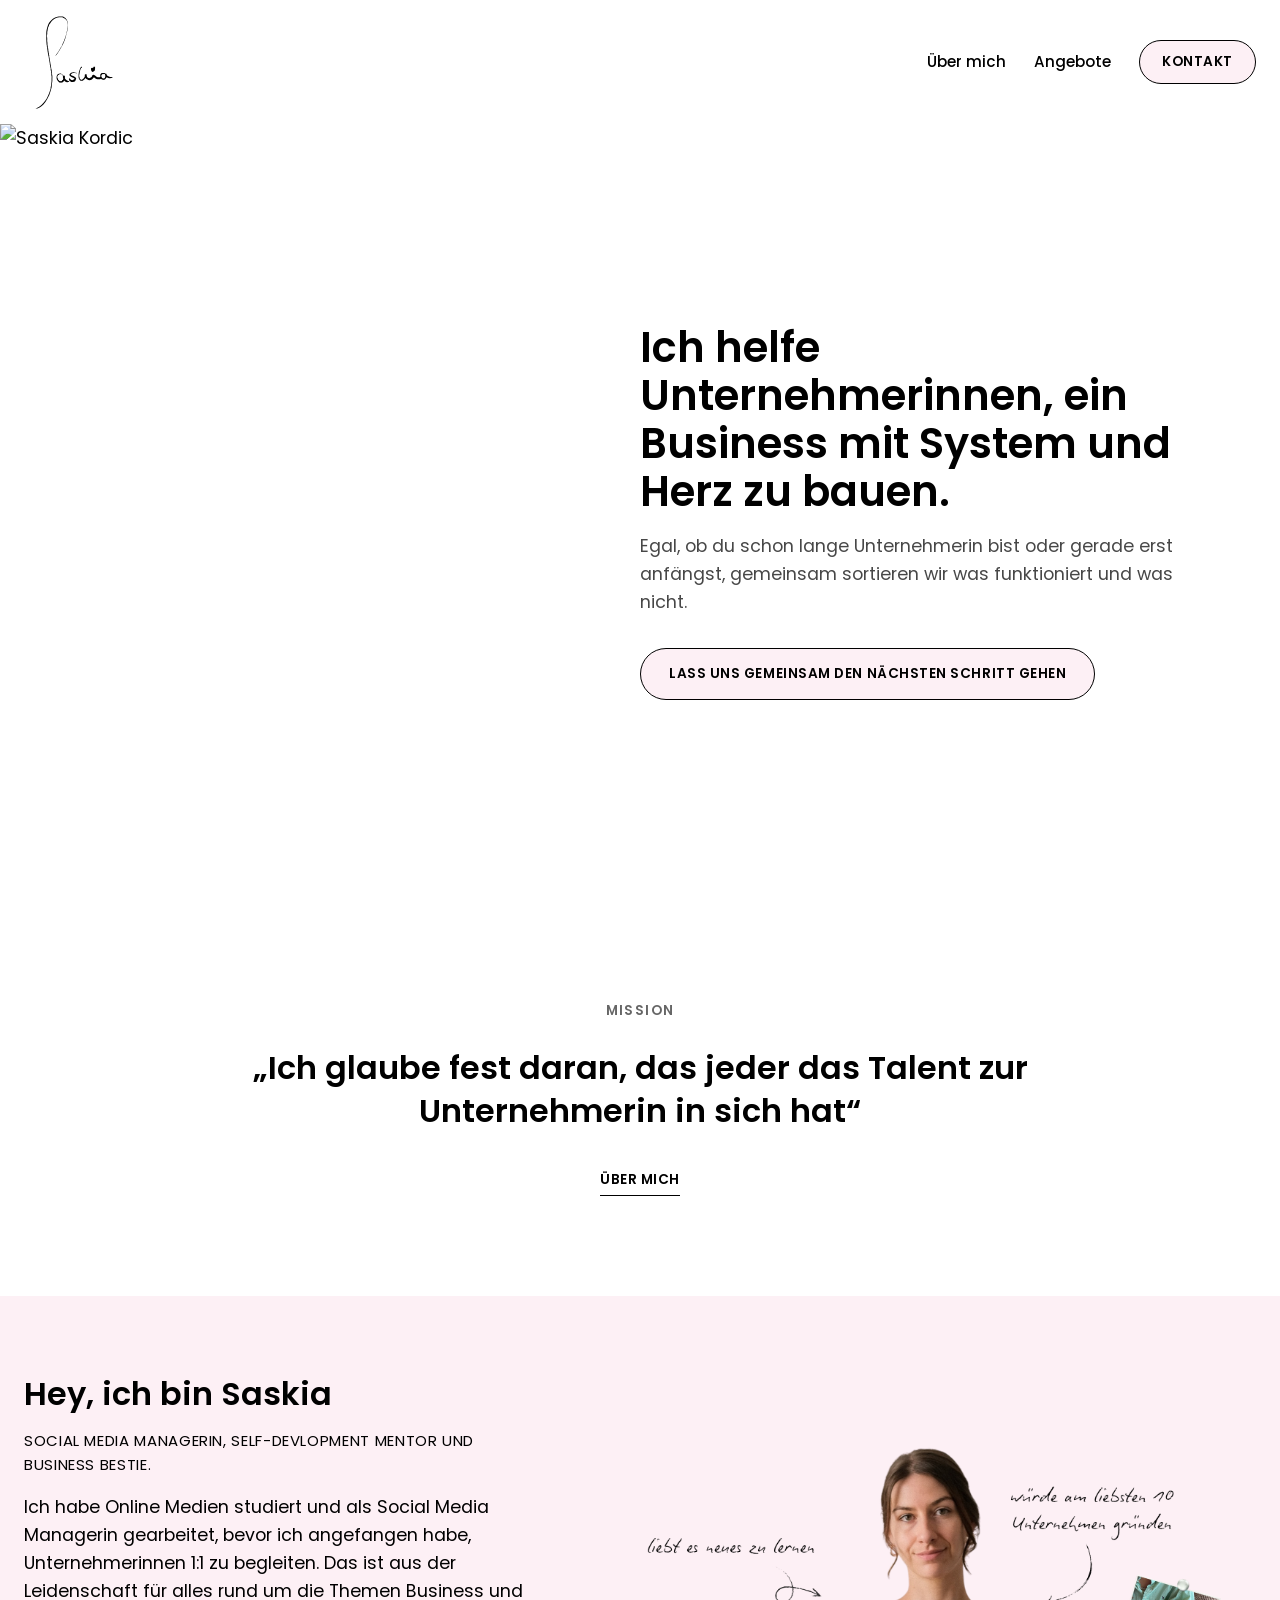
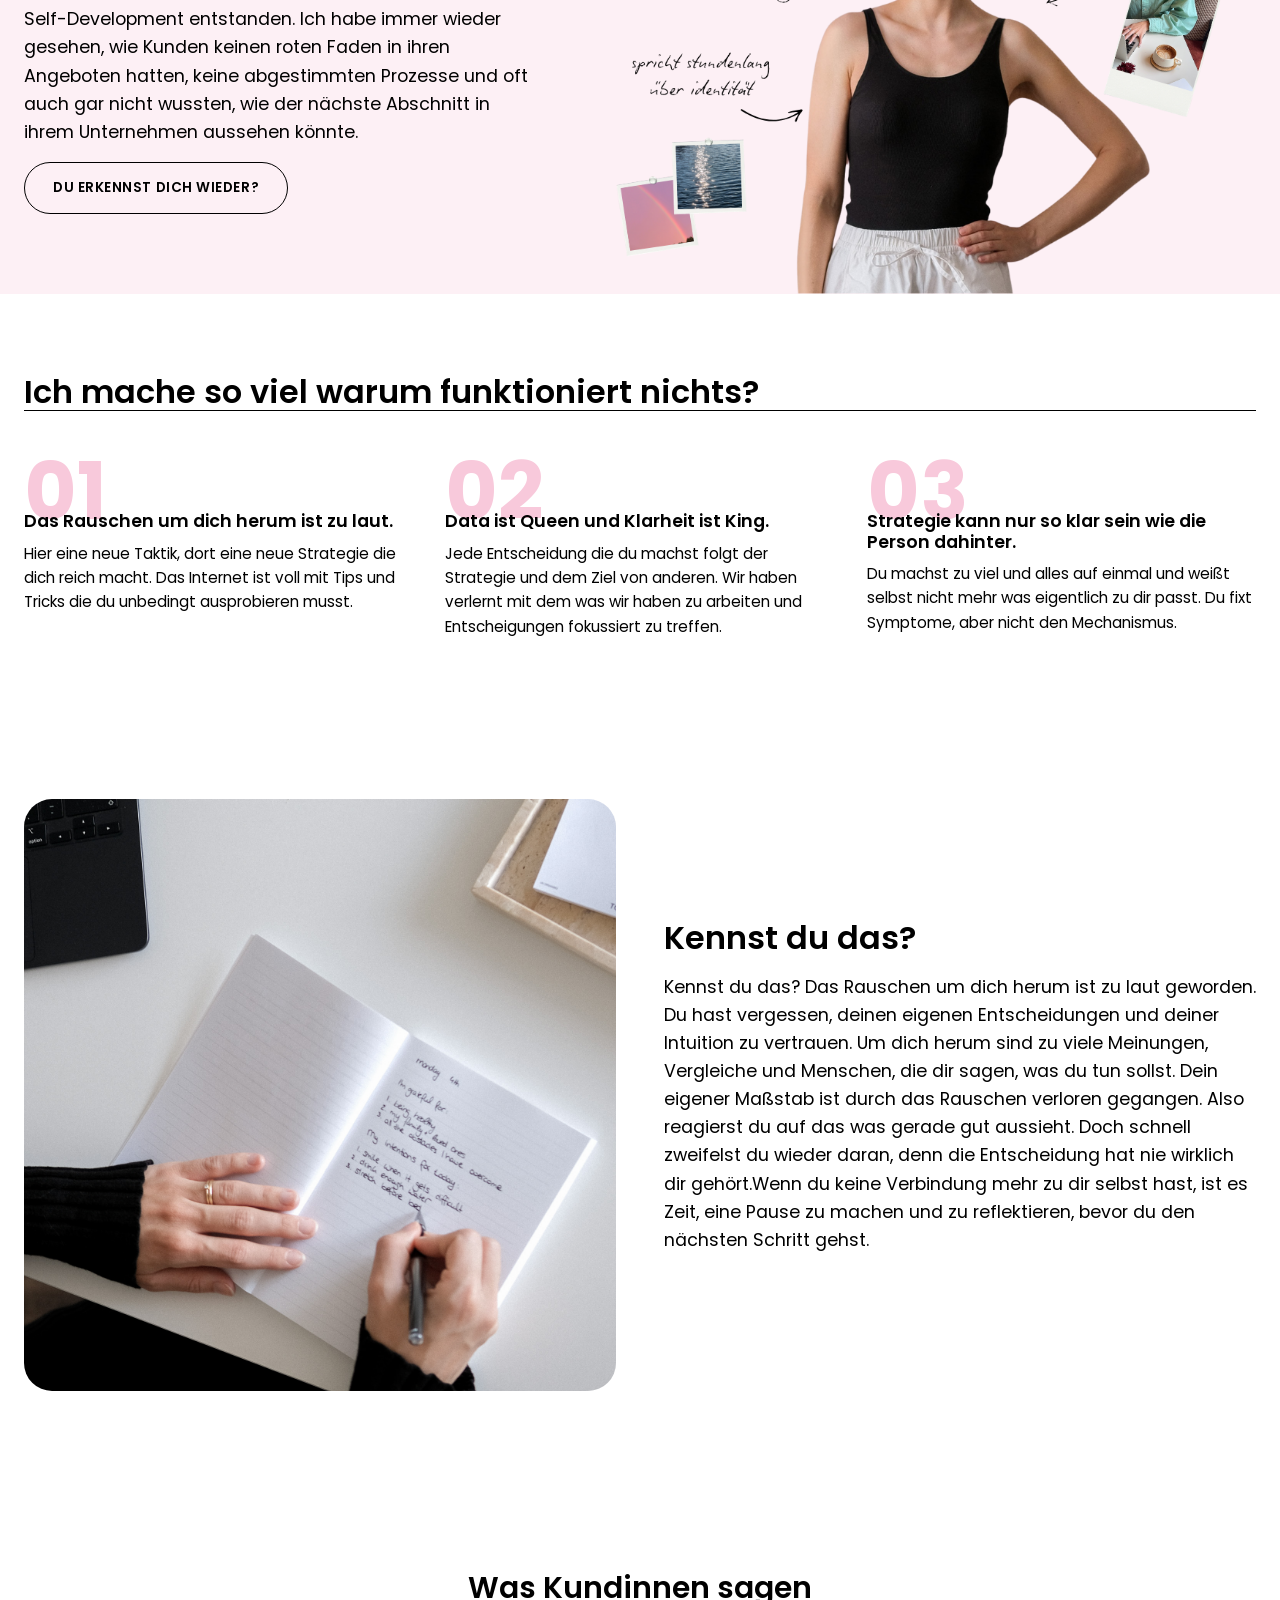
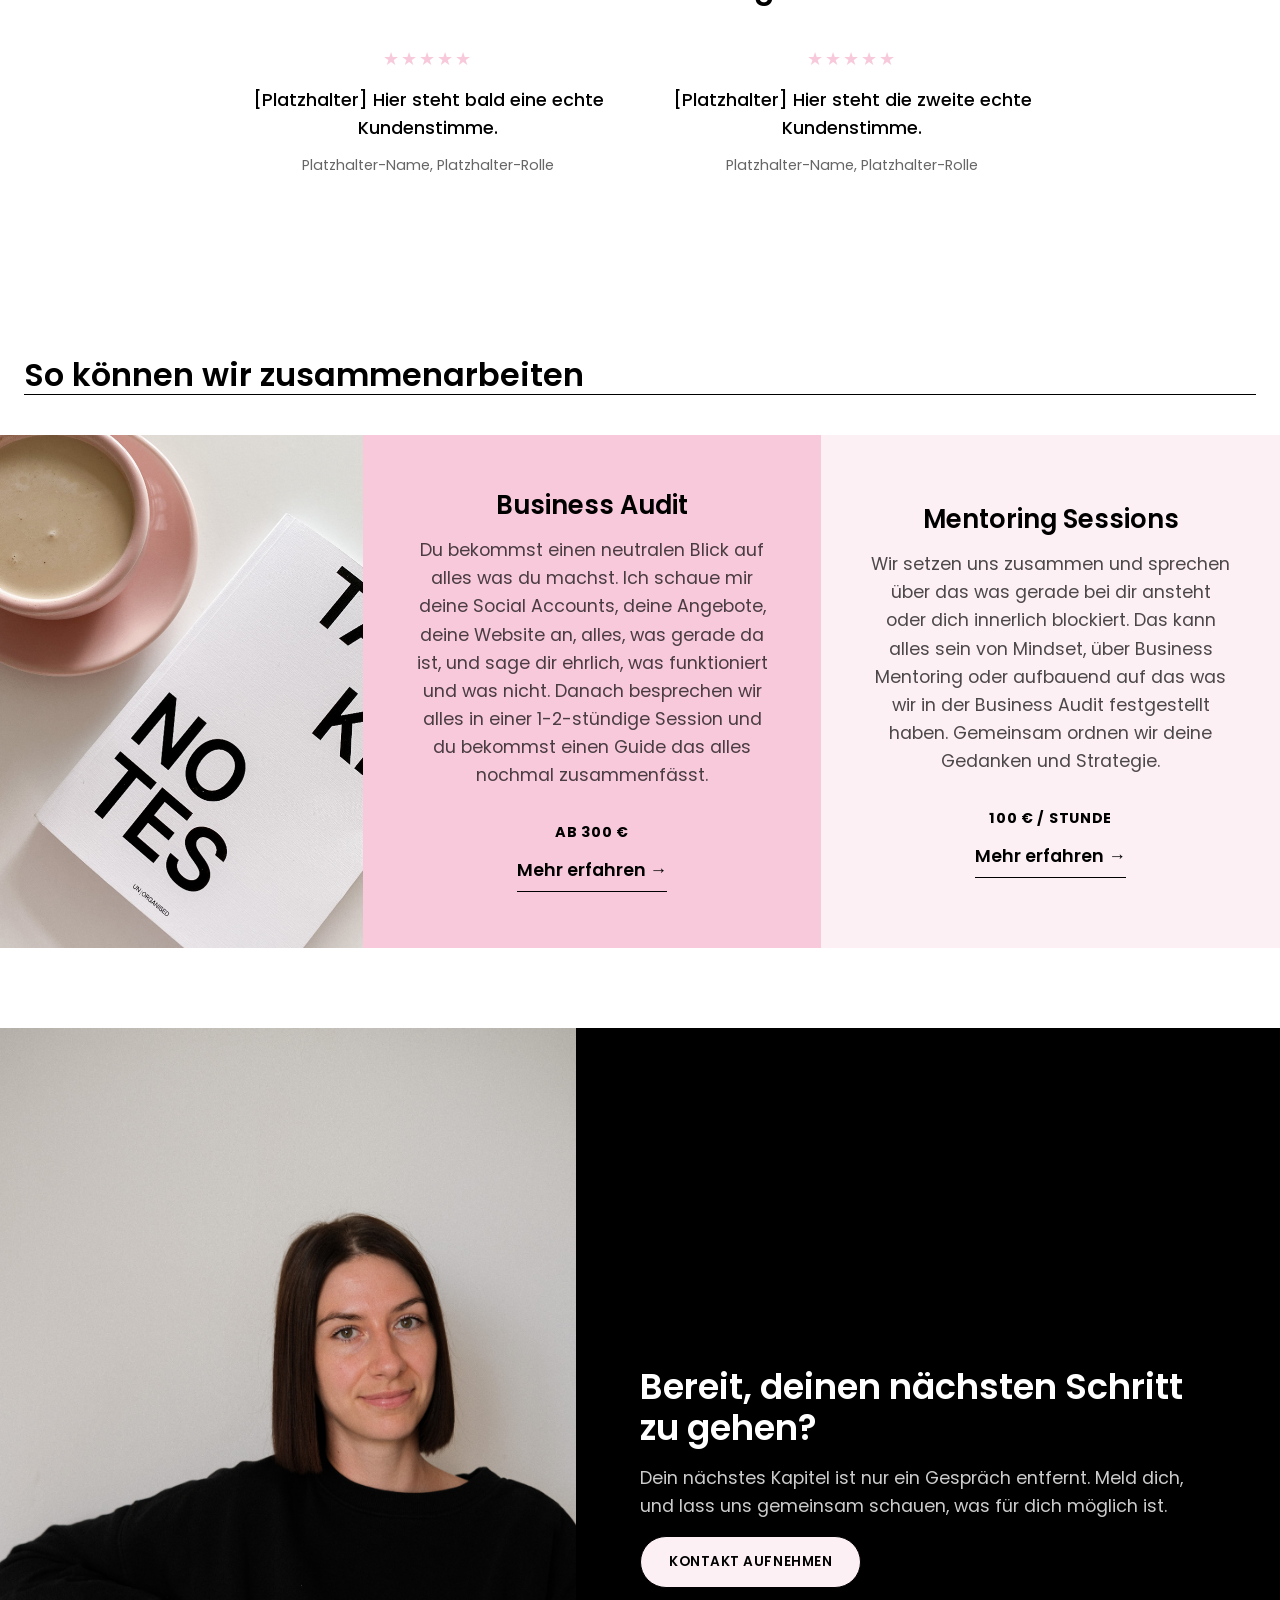
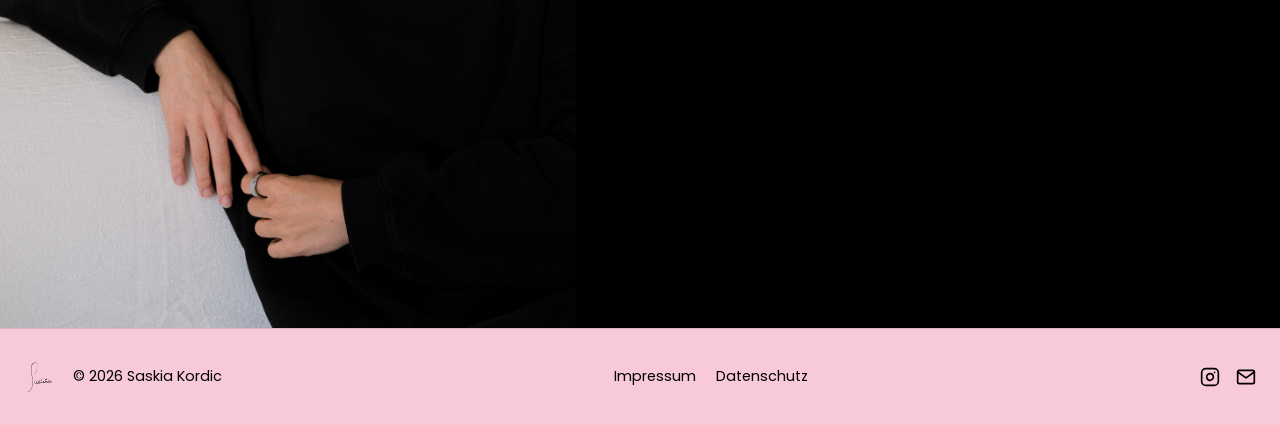
==== commit 520105e2: "copy updates" ====
--- a/index.html
+++ b/index.html
@@ -30,8 +30,8 @@
         <div class="header-right">
           <nav class="site-nav">
             <a href="index.html#about">Über mich</a>
-            <a href="index.html#offer">Angebot</a>
-            <a href="index.html#target-audience">Für wen</a>
+            <a href="index.html#offer">Angebote</a>
+            <!--  <a href="index.html#target-audience">Für wen</a> -->
           </nav>
           <a href="index.html#contact" class="btn btn-nav">Kontakt</a>
         </div>
@@ -44,11 +44,13 @@
           <img src="assets/images/me3.JPG" alt="Saskia Kordic" />
         </div>
         <div class="hero-content">
-          <h1>Ich helfe Unternehmerinnen das nächste Level zu erreichen.</h1>
+          <h1>
+            Ich helfe Unternehmerinnen, ein Business mit System und Herz zu
+            bauen.
+          </h1>
           <p class="hero-sub">
             Egal, ob du schon lange Unternehmerin bist oder gerade erst
-            anfängst, ich helfe dir Klarheit zu finden und dein Business mit
-            System und Herz zu bauen.
+            anfängst, gemeinsam sortieren wir was funktioniert und was nicht.
           </p>
           <a href="#contact" class="btn"
             >Lass uns gemeinsam den nächsten Schritt gehen</a
@@ -56,7 +58,7 @@
         </div>
       </section>
 
-      <div class="marquee">
+      <!--       <div class="marquee">
         <div class="marquee-track">
           <span>Jetzt starten</span>
           <span>Jetzt starten</span>
@@ -71,7 +73,7 @@
           <span>Jetzt starten</span>
           <span>Jetzt starten</span>
         </div>
-      </div>
+      </div> -->
 
       <section id="mission" class="mission-section">
         <div class="wrap">
